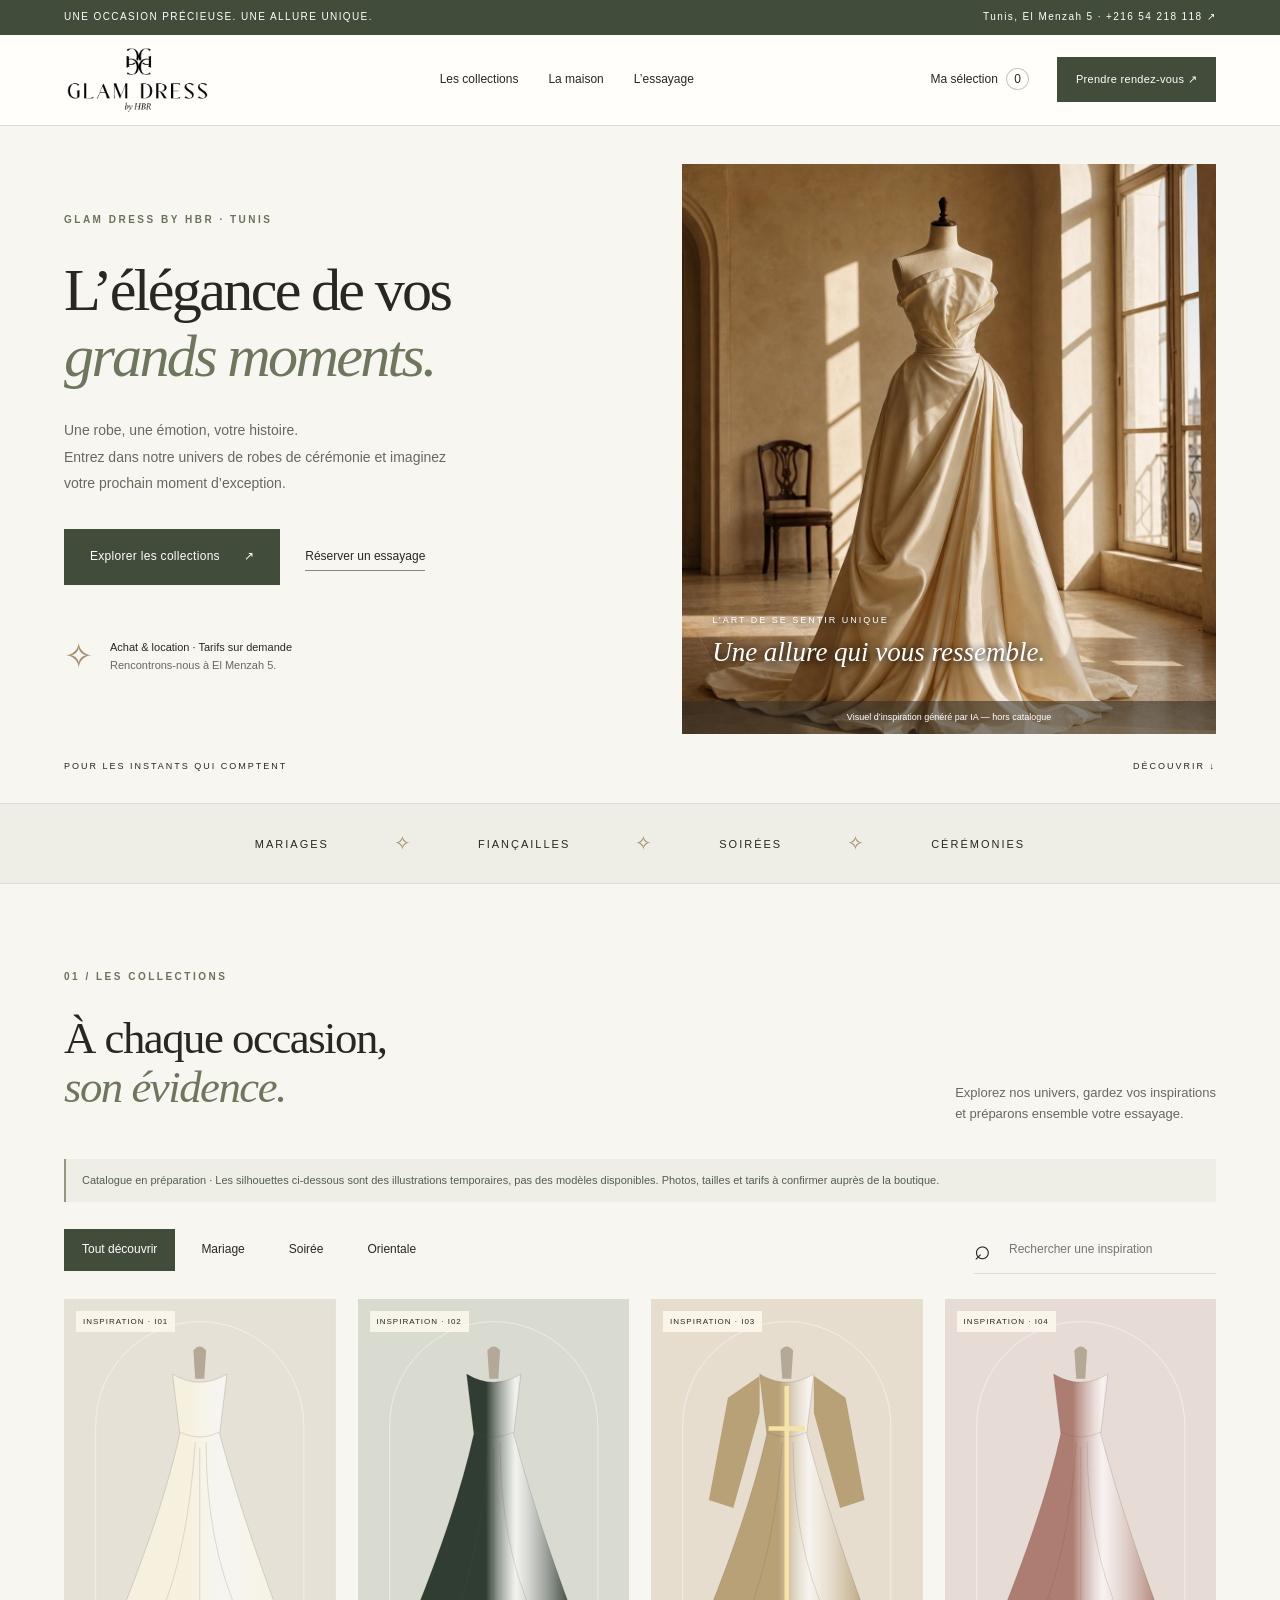
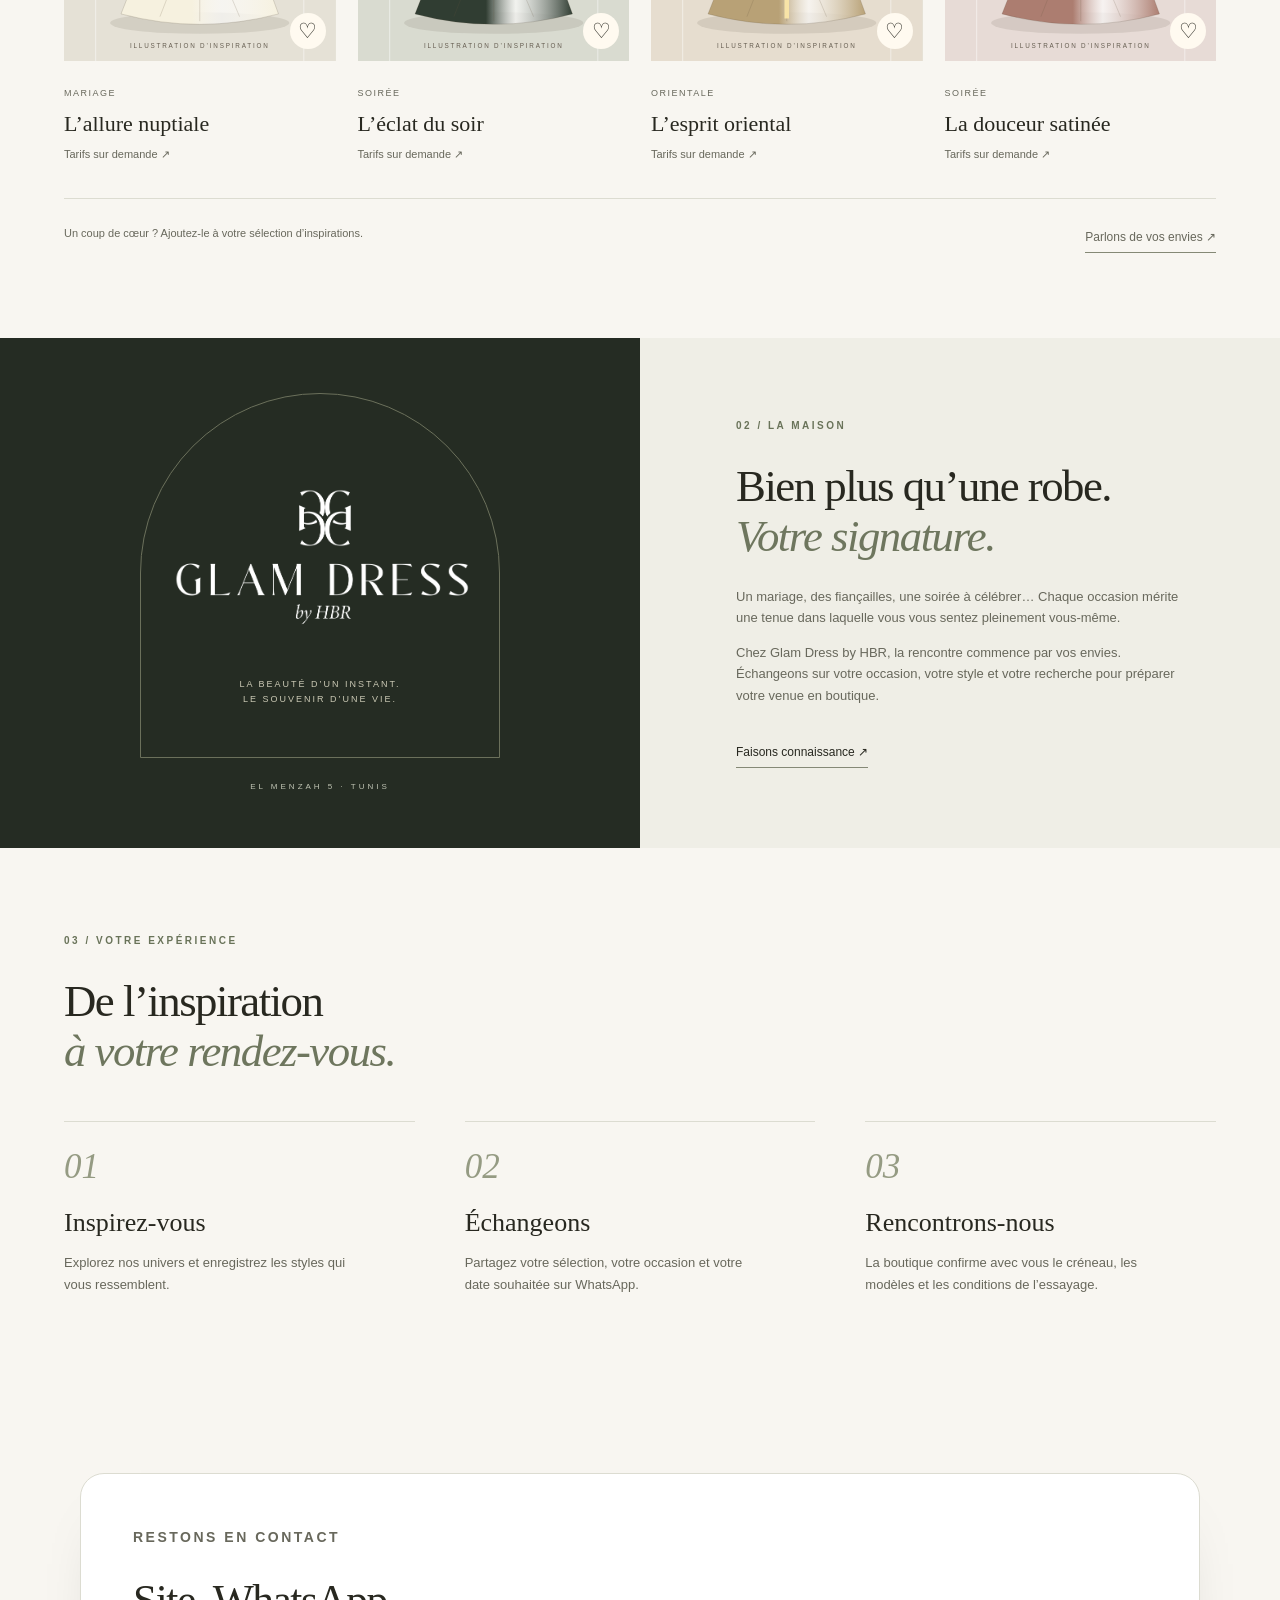
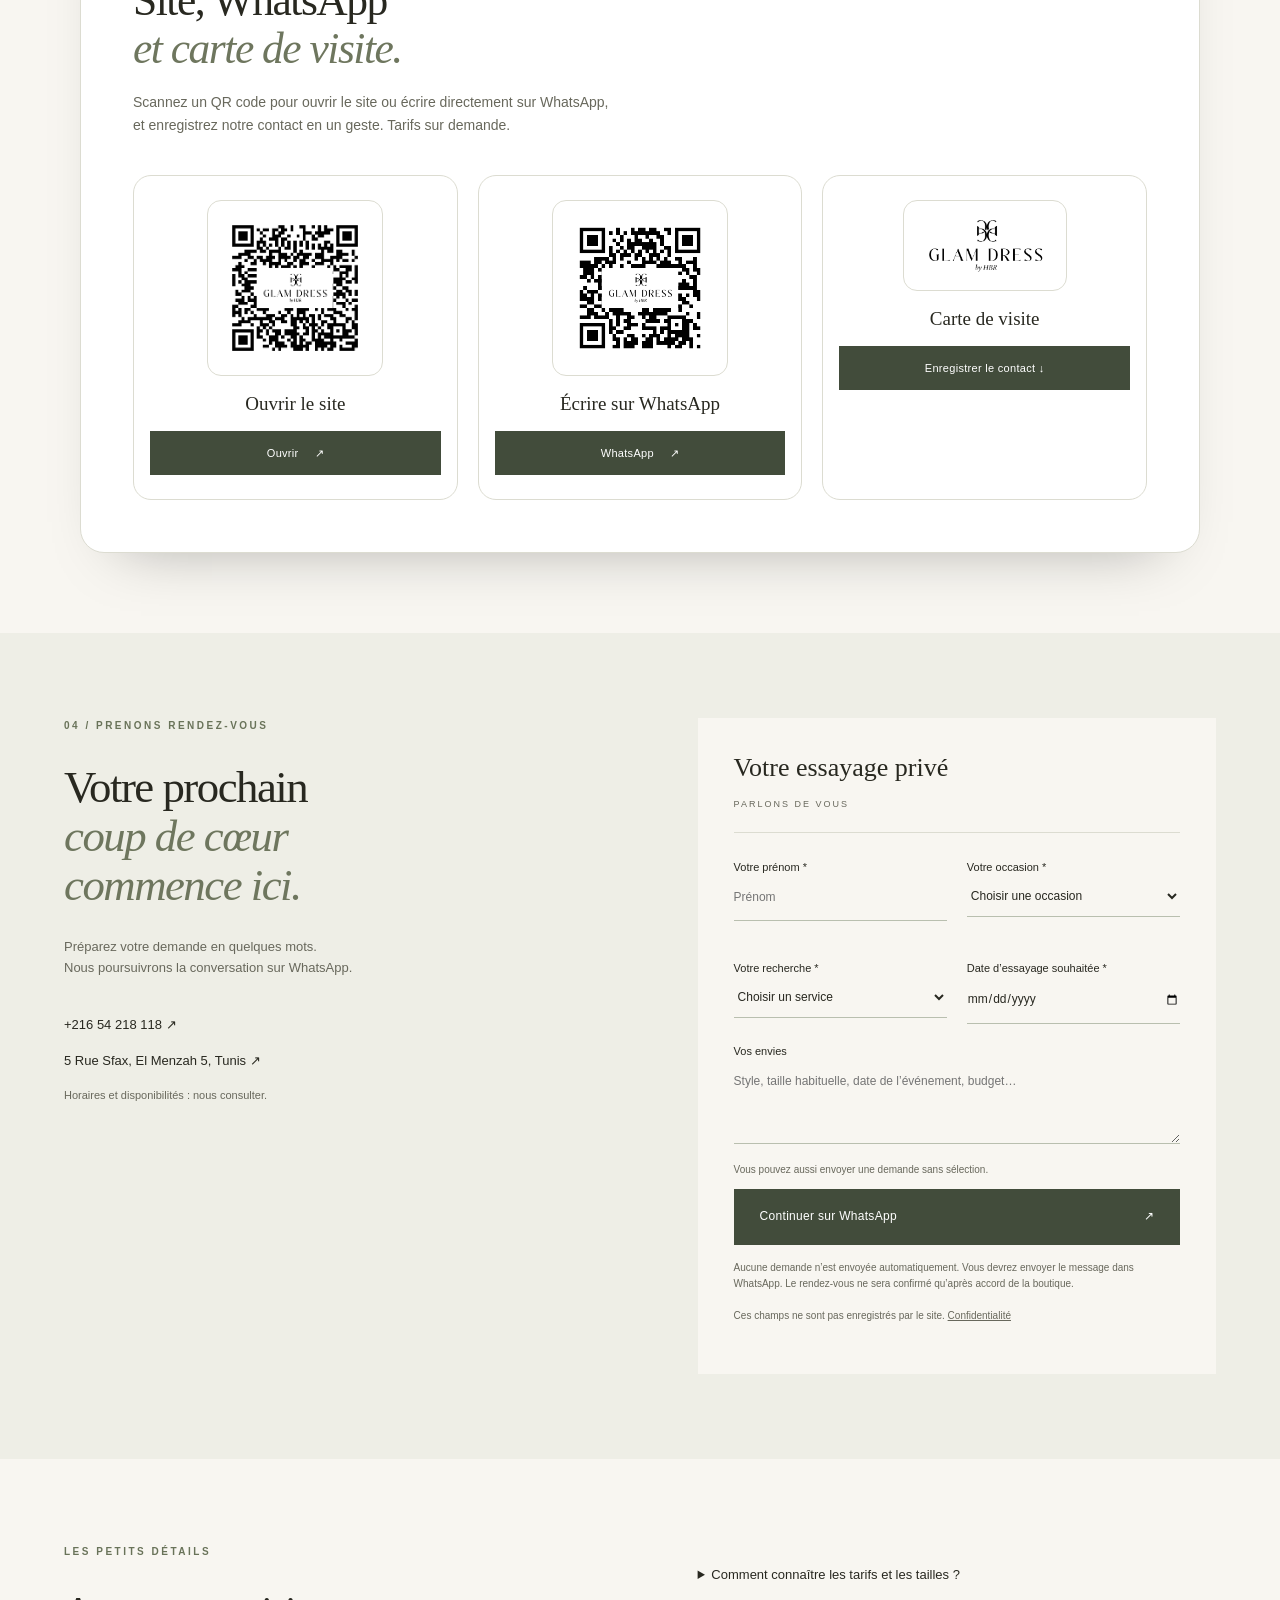
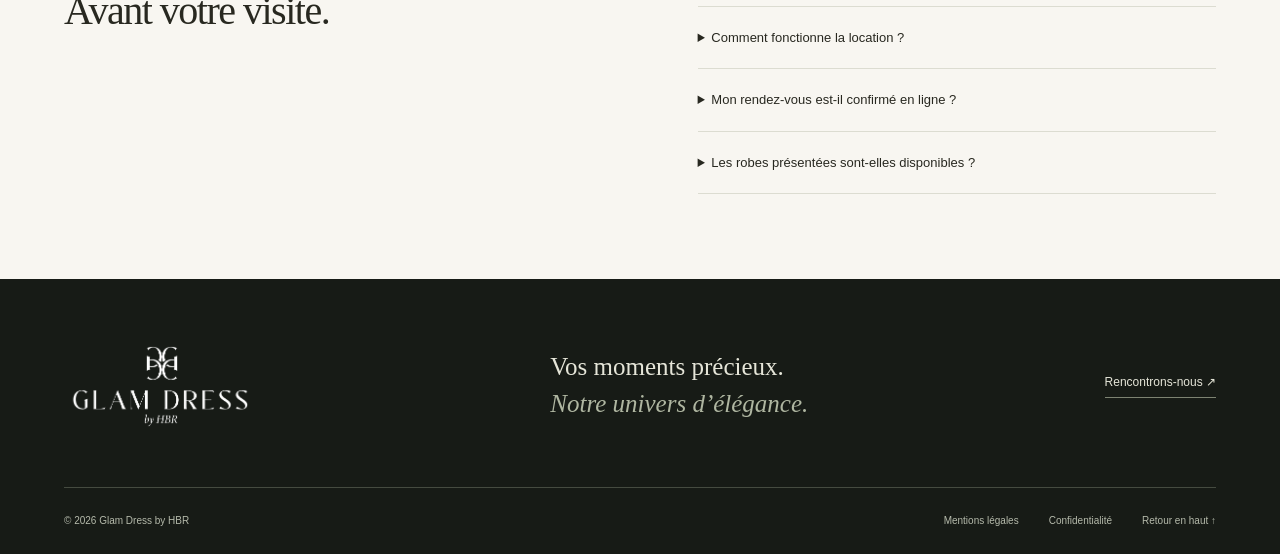
==== index.html @ bf292470 "Add files via upload" ====
<!doctype html>
<html lang="fr"><head><meta charset="utf-8"><meta name="viewport" content="width=device-width,initial-scale=1"><title>Glam Dress by HBR — Robes & essayages à El Menzah 5, Tunis</title><meta name="description" content="Découvrez l’univers Glam Dress by HBR à El Menzah 5, Tunis. Robes de cérémonie, achat et location : préparez votre sélection et demandez un essayage via WhatsApp."><meta property="og:title" content="Glam Dress by HBR — L’élégance de vos grands moments"><meta property="og:description" content="Préparez votre essayage à El Menzah 5, Tunis."><meta property="og:type" content="website"><meta property="og:image" content="https://aymenessouyah.github.io/GlamDressByHBR/assets/editorial.jpg"><meta name="theme-color" content="#f8f6f1"><link rel="stylesheet" href="style.css"><script type="application/ld+json">{"@context":"https://schema.org","@type":"ClothingStore","name":"Glam Dress by HBR","telephone":"+21654218118","address":{"@type":"PostalAddress","streetAddress":"5 Rue Sfax, El Menzah 5","addressLocality":"Tunis","addressCountry":"TN"}}</script><script src="app.js" defer></script></head>
<body><a class="skip" href="#main">Aller au contenu</a><div class="topbar"><span>UNE OCCASION PRÉCIEUSE. UNE ALLURE UNIQUE.</span><a href="tel:+21654218118">Tunis, El Menzah 5 · +216 54 218 118 ↗</a></div><header><a class="brand" href="#" aria-label="Glam Dress by HBR — accueil"><img src="assets/logo-dark.png" width="210" height="95" alt="Glam Dress by HBR"></a><nav id="nav" aria-label="Navigation principale"><a href="#collection">Les collections</a><a href="#maison">La maison</a><a href="#experience">L’essayage</a></nav><div class="nav-actions"><button class="selection-btn" id="openSelection">Ma sélection <span id="count">0</span></button><a class="button small" href="#contact">Prendre rendez-vous ↗</a><button id="menu" aria-label="Ouvrir le menu" aria-expanded="false" aria-controls="nav">☰</button></div></header>
<main id="main"><section class="hero"><div class="hero-copy"><p class="eyebrow">GLAM DRESS BY HBR · TUNIS</p><h1>L’élégance de vos<br><em>grands moments.</em></h1><p class="intro">Une robe, une émotion, votre histoire.<br>Entrez dans notre univers de robes de cérémonie et imaginez votre prochain moment d’exception.</p><div class="hero-actions"><a class="button" href="#collection">Explorer les collections <span>↗</span></a><a class="text-link" href="#contact">Réserver un essayage</a></div><div class="hero-note"><span class="star">✧</span><p>Achat & location · Tarifs sur demande<br><span>Rencontrons-nous à El Menzah 5.</span></p></div></div><div class="hero-image"><img src="assets/editorial.jpg" alt="Inspiration : robe ivoire sur un mannequin dans un atelier ensoleillé" width="1024" height="1280" fetchpriority="high"><div class="image-label"><span>L’ART DE SE SENTIR UNIQUE</span><i>Une allure qui vous ressemble.</i></div><small>Visuel d’inspiration généré par IA — hors catalogue</small></div><div class="hero-bottom"><span>POUR LES INSTANTS QUI COMPTENT</span><a href="#collection">DÉCOUVRIR ↓</a></div></section>
<div class="ribbon"><span>MARIAGES</span><b>✧</b><span>FIANÇAILLES</span><b>✧</b><span>SOIRÉES</span><b>✧</b><span>CÉRÉMONIES</span></div>
<section class="section" id="collection"><div class="section-heading"><div><p class="eyebrow">01 / LES COLLECTIONS</p><h2>À chaque occasion,<br><em>son évidence.</em></h2></div><p>Explorez nos univers, gardez vos inspirations<br>et préparons ensemble votre essayage.</p></div><div class="notice">Catalogue en préparation · Les silhouettes ci-dessous sont des illustrations temporaires, pas des modèles disponibles. Photos, tailles et tarifs à confirmer auprès de la boutique.</div><div class="catalog-tools"><div class="filters" role="group" aria-label="Filtrer les inspirations"><button class="active" data-filter="Tous" aria-pressed="true">Tout découvrir</button><button data-filter="Mariage" aria-pressed="false">Mariage</button><button data-filter="Soirée" aria-pressed="false">Soirée</button><button data-filter="Orientale" aria-pressed="false">Orientale</button></div><label class="search"><span aria-hidden="true">⌕</span><input id="search" type="search" placeholder="Rechercher une inspiration" aria-label="Rechercher une inspiration"></label></div><p class="sr-only" id="results" aria-live="polite"></p><div class="products" id="products"></div><p class="empty" id="noResults" hidden>Aucune inspiration trouvée. Essayez un autre mot ou une autre catégorie.</p><div class="catalog-foot"><span>Un coup de cœur ? Ajoutez-le à votre sélection d’inspirations.</span><a class="text-link" href="#contact">Parlons de vos envies ↗</a></div></section>
<section class="maison" id="maison"><div class="maison-art"><div class="arch"><img src="assets/logo-light.png" width="360" height="163" alt="Glam Dress by HBR, version claire"><span>LA BEAUTÉ D’UN INSTANT.<br>LE SOUVENIR D’UNE VIE.</span></div><small>EL MENZAH 5 · TUNIS</small></div><div class="maison-copy"><p class="eyebrow">02 / LA MAISON</p><h2>Bien plus qu’une robe.<br><em>Votre signature.</em></h2><p>Un mariage, des fiançailles, une soirée à célébrer… Chaque occasion mérite une tenue dans laquelle vous vous sentez pleinement vous-même.</p><p>Chez Glam Dress by HBR, la rencontre commence par vos envies. Échangeons sur votre occasion, votre style et votre recherche pour préparer votre venue en boutique.</p><a class="text-link" href="#contact">Faisons connaissance ↗</a></div></section>
<section class="section" id="experience"><p class="eyebrow">03 / VOTRE EXPÉRIENCE</p><h2>De l’inspiration<br><em>à votre rendez-vous.</em></h2><div class="steps"><article><span>01</span><h3>Inspirez-vous</h3><p>Explorez nos univers et enregistrez les styles qui vous ressemblent.</p></article><article><span>02</span><h3>Échangeons</h3><p>Partagez votre sélection, votre occasion et votre date souhaitée sur WhatsApp.</p></article><article><span>03</span><h3>Rencontrons-nous</h3><p>La boutique confirme avec vous le créneau, les modèles et les conditions de l’essayage.</p></article></div></section>
<section class="qr-panel" id="qr"><div class="qr-card"><div class="qr-head"><p class="eyebrow">RESTONS EN CONTACT</p><h2>Site, WhatsApp<br><em>et carte de visite.</em></h2><p>Scannez un QR code pour ouvrir le site ou écrire directement sur WhatsApp, et enregistrez notre contact en un geste. Tarifs sur demande.</p></div><div class="qr-grid"><article class="qr-tile"><div class="qr-tile-img"><img src="assets/qr-glamdress.png" width="150" height="150" loading="lazy" alt="QR code vers le site Glam Dress by HBR"></div><h3>Ouvrir le site</h3><a class="button small" href="https://aymenessouyah.github.io/GlamDressByHBR/">Ouvrir <span>↗</span></a></article><article class="qr-tile"><div class="qr-tile-img"><img src="assets/qr-whatsapp.png" width="150" height="150" loading="lazy" alt="QR code vers WhatsApp Glam Dress by HBR"></div><h3>Écrire sur WhatsApp</h3><a class="button small" href="https://wa.me/21654218118" target="_blank" rel="noopener">WhatsApp <span>↗</span></a></article><article class="qr-tile"><div class="qr-tile-logo"><img src="assets/logo-dark.png" alt="" aria-hidden="true"></div><h3>Carte de visite</h3><a class="button small" href="assets/contact.vcf" download="GlamDressByHBR.vcf">Enregistrer le contact ↓</a></article></div></div></section>
<section class="contact section" id="contact"><div><p class="eyebrow">04 / PRENONS RENDEZ-VOUS</p><h2>Votre prochain<br><em>coup de cœur<br>commence ici.</em></h2><p>Préparez votre demande en quelques mots.<br>Nous poursuivrons la conversation sur WhatsApp.</p><address><a href="tel:+21654218118">+216 54 218 118 ↗</a><a href="https://www.google.com/maps/search/?api=1&query=5+Rue+Sfax+El+Menzah+5+Tunis" target="_blank" rel="noopener">5 Rue Sfax, El Menzah 5, Tunis ↗</a><span>Horaires et disponibilités : nous consulter.</span></address></div><form id="booking"><div class="form-top"><h3>Votre essayage privé</h3><span>PARLONS DE VOUS</span></div><div class="form-grid"><label>Votre prénom *<input name="name" required maxlength="70" autocomplete="given-name" placeholder="Prénom"></label><label>Votre occasion *<select name="occasion" required><option value="">Choisir une occasion</option><option>Mariage</option><option>Fiançailles</option><option>Soirée / Gala</option><option>Autre cérémonie</option></select></label><label>Votre recherche *<select name="service" required><option value="">Choisir un service</option><option>Location</option><option>Achat</option><option>Besoin de conseils</option></select></label><label>Date d’essayage souhaitée *<input type="date" name="date" id="date" required></label></div><label>Vos envies<textarea name="message" rows="3" maxlength="1200" placeholder="Style, taille habituelle, date de l’événement, budget…"></textarea></label><p class="form-selection" id="formSelection">Votre sélection d’inspirations sera jointe à la demande.</p><button class="button" type="submit">Continuer sur WhatsApp <span>↗</span></button><p class="fine">Aucune demande n’est envoyée automatiquement. Vous devrez envoyer le message dans WhatsApp. Le rendez-vous ne sera confirmé qu’après accord de la boutique.</p><p class="fine">Ces champs ne sont pas enregistrés par le site. <a href="confidentialite.html">Confidentialité</a></p><p id="formStatus" role="status"></p></form></section>
<section class="section faq"><div><p class="eyebrow">LES PETITS DÉTAILS</p><h2>Avant votre visite.</h2></div><div><details><summary>Comment connaître les tarifs et les tailles ?</summary><p>Les tarifs sont sur demande. Contactez la boutique pour connaître les modèles réels, les tailles, les prix en dinars tunisiens et les disponibilités.</p></details><details><summary>Comment fonctionne la location ?</summary><p>La durée, le tarif, la caution éventuelle, le nettoyage et les modalités de retour sont à confirmer avec la boutique avant tout engagement. Aucune location n’est conclue sur ce site.</p></details><details><summary>Mon rendez-vous est-il confirmé en ligne ?</summary><p>Non. Le site prépare un message WhatsApp. Envoyez-le, puis attendez la confirmation de la boutique pour votre créneau.</p></details><details><summary>Les robes présentées sont-elles disponibles ?</summary><p>Cette version présente des inspirations illustrées. Elles ne constituent pas un inventaire. Demandez à la boutique les photos et disponibilités des modèles réels.</p></details></div></section></main>
<footer><div class="footer-main"><img src="assets/logo-light.png" alt="Glam Dress by HBR" width="250" height="113"><p>Vos moments précieux.<br><i>Notre univers d’élégance.</i></p><a href="#contact">Rencontrons-nous ↗</a></div><div class="footer-bottom"><span>© <span id="year"></span> Glam Dress by HBR</span><div><a href="mentions-legales.html">Mentions légales</a><a href="confidentialite.html">Confidentialité</a><a href="#">Retour en haut ↑</a></div></div></footer>
<dialog id="selection"><div class="dialog-heading"><div><p class="eyebrow">VOS INSPIRATIONS</p><h2>Ma sélection</h2></div><button class="close" aria-label="Fermer la sélection" data-close>×</button></div><p>Une liste d’envies pour guider votre échange, sans réservation ni engagement.</p><div id="selectedItems"></div><button class="button" id="selectionContact">Préparer mon essayage ↗</button><button class="text-link" id="clear">Vider ma sélection</button></dialog><dialog id="product"><button class="close" data-close aria-label="Fermer la fiche">×</button><div id="productContent"></div></dialog><div class="toast" id="toast" role="status"></div></body></html>
---- style.css ----
:root{--paper:#f8f6f1;--ink:#282820;--muted:#68685c;--olive:#424c3b;--line:#dcdcd1;--gold:#a38e67}*{box-sizing:border-box}html{scroll-behavior:smooth;scroll-padding-top:105px}body{margin:0;background:var(--paper);color:var(--ink);font:14px/1.65 Arial,Helvetica,sans-serif}button,input,select,textarea{font:inherit}button,a,input,select,textarea{ -webkit-tap-highlight-color:transparent}a{color:inherit;text-decoration:none}button{cursor:pointer}button:disabled{cursor:default}button{color:inherit}button:focus-visible,a:focus-visible,input:focus-visible,select:focus-visible,textarea:focus-visible,summary:focus-visible{outline:3px solid #8b703e;outline-offset:5px}h1,h2,h3,p{margin-top:0}h1,h2,h3{font-family:Georgia,'Times New Roman',serif;font-weight:400;line-height:1.1}h1{font-size:clamp(42px,4.7vw,75px);letter-spacing:-2.7px;margin-bottom:28px}h2{font-size:clamp(34px,3.5vw,54px);letter-spacing:-1.5px;margin-bottom:25px}h3{font-size:26px}em{font-weight:400;color:#6e765e}img{display:block;max-width:100%;object-fit:contain}.topbar{background:var(--olive);color:#fff;padding:9px 5%;display:flex;justify-content:space-between;font-size:10px;letter-spacing:1.4px}header{padding:12px 5%;display:flex;align-items:center;justify-content:space-between;background:#fffefbf5;border-bottom:1px solid var(--line);position:sticky;top:0;z-index:10;gap:22px}.brand img{width:145px;height:66px;mix-blend-mode:multiply}nav,.nav-actions{display:flex;align-items:center;gap:30px}nav a{font-size:12px}nav a:hover,.text-link:hover{color:#737b62}.nav-actions{gap:22px}.selection-btn{border:0;background:transparent;font-size:12px}.selection-btn span{border:1px solid #c8c9bc;border-radius:50%;padding:3px 7px;margin-left:5px}.button{border:1px solid var(--olive);display:inline-flex;justify-content:space-between;align-items:center;gap:24px;padding:17px 25px;background:var(--olive);color:white;font-size:12px;letter-spacing:.3px;transition:background .2s}.button:hover{background:#2b3426}.button.small{padding:12px 18px;font-size:11px}#menu{display:none}.hero{padding:38px 5% 0;display:grid;grid-template-columns:1.05fr 1fr;column-gap:5%;max-width:1600px;margin:auto}.hero-copy{align-self:center;padding:40px 0}.eyebrow{font-size:10px;font-weight:600;letter-spacing:2.5px;color:#697359;margin-bottom:28px}.intro{color:var(--muted);max-width:410px;line-height:1.9}.hero-actions{display:flex;align-items:center;gap:25px;margin:32px 0 42px}.text-link{font-size:12px;border:0;border-bottom:1px solid #858976;padding:4px 0;background:none}.hero-note{display:flex;align-items:center;gap:17px;font-size:11px}.hero-note p{margin:0}.hero-note p span{color:var(--muted)}.star{font-size:35px;color:var(--gold)}.hero-image{position:relative;min-height:570px;overflow:hidden}.hero-image>img{position:absolute;width:100%;height:100%;object-fit:cover}.image-label{position:absolute;bottom:65px;left:30px;color:#fff;text-shadow:0 1px 8px #000}.image-label span{display:block;font-size:9px;letter-spacing:2px;margin-bottom:10px}.image-label i{font:italic 27px Georgia}.hero-image>small{position:absolute;bottom:0;left:0;right:0;background:#302d258f;color:white;padding:9px;text-align:center;font-size:9px}.hero-bottom{grid-column:1/-1;display:flex;justify-content:space-between;letter-spacing:2px;font-size:9px;padding:25px 0 30px}.ribbon{display:flex;justify-content:center;align-items:center;gap:65px;padding:23px;background:#eeeee6;border-block:1px solid var(--line);font-size:11px;letter-spacing:2px}.ribbon b{font-size:20px;color:var(--gold);font-weight:400}.section{padding:85px 5%;max-width:1600px;margin:auto}.section-heading{display:flex;justify-content:space-between;align-items:end;margin-bottom:22px}.section-heading>p{color:var(--muted);font-size:13px}.notice{padding:12px 16px;background:#eeeee7;border-left:2px solid #91987e;font-size:11px;color:#555d4d;margin:20px 0}.catalog-tools{display:flex;justify-content:space-between;align-items:center;margin:25px 0}.filters{display:flex;gap:8px;flex-wrap:wrap}.filters button{background:transparent;border:1px solid transparent;padding:10px 17px;font-size:12px}.filters button.active{background:var(--olive);color:white}.search{display:flex;align-items:center;border-bottom:1px solid var(--line);gap:10px}.search span{font-size:28px}.search input{border:0;background:none;padding:8px;width:215px;font-size:12px}.products{display:grid;grid-template-columns:repeat(4,1fr);gap:22px}.product-art{position:relative;overflow:hidden;aspect-ratio:3/4;background:#e7e5db}.product-art svg{width:100%;height:100%;transition:transform .6s}.product-art:hover svg{transform:scale(1.04)}.art-open{border:0;background:none;padding:0;display:block;width:100%;height:100%}.badge{position:absolute;left:12px;top:12px;padding:4px 7px;background:#fffaf0cc;font-size:8px;letter-spacing:1px;pointer-events:none}.save{position:absolute;right:10px;bottom:12px;border:0;background:#fffaf0;width:36px;height:36px;border-radius:50%;font-size:21px}.save[aria-pressed=true]{background:var(--olive);color:white}.product-meta{padding:19px 0}.product-meta>span{font-size:9px;letter-spacing:1.5px;color:var(--muted)}.product-meta h3{font-size:22px;margin:9px 0}.product-meta p{font-size:11px;color:var(--muted);margin:0}.product-meta button{background:none;border:0;padding:0;text-align:left}.catalog-foot{border-top:1px solid var(--line);padding-top:25px;margin-top:16px;display:flex;justify-content:space-between;font-size:11px;color:var(--muted)}.maison{display:grid;grid-template-columns:1fr 1fr;background:#efeee6}.maison-art{background:#252c23;padding:55px 15%;text-align:center;display:flex;align-items:center;justify-content:center;flex-direction:column;gap:22px}.arch{border:1px solid #6b705b;border-radius:200px 200px 0 0;padding:80px 20px 50px;width:100%;max-width:360px}.arch img{mix-blend-mode:screen;margin:auto}.arch span{display:block;color:#cac8b4;font-size:9px;letter-spacing:2px;margin-top:40px}.maison-art>small{font-size:8px;letter-spacing:3px;color:#c0c4b4}.maison-copy{align-self:center;padding:75px 15%}.maison-copy p:not(.eyebrow){color:var(--muted);font-size:13px}.maison-copy .text-link{display:inline-block;margin-top:20px}.steps{display:grid;grid-template-columns:repeat(3,1fr);gap:50px;margin-top:45px}.steps article{border-top:1px solid var(--line);padding-top:25px}.steps article>span{font:italic 35px Georgia;color:#959b83}.steps h3{margin:22px 0 15px}.steps p{color:var(--muted);font-size:13px;max-width:300px}.contact{max-width:none;background:#eeeee6;display:grid;grid-template-columns:1fr 1fr;gap:10%}.contact>div>p:not(.eyebrow){color:var(--muted);font-size:13px}address{display:grid;font-style:normal;gap:15px;margin-top:35px;font-size:13px}address span{font-size:11px;color:var(--muted)}form{background:var(--paper);padding:36px}.form-top{border-bottom:1px solid var(--line);margin-bottom:25px;padding-bottom:18px}.form-top h3{margin-bottom:8px}.form-top span{font-size:9px;letter-spacing:2px;color:var(--muted)}.form-grid{display:grid;grid-template-columns:1fr 1fr;gap:20px}form label{display:block;font-size:11px;margin-bottom:18px}form input,form select,form textarea{display:block;width:100%;border:0;border-bottom:1px solid #b9bfaf;background:transparent;border-radius:0;padding:12px 0;font-size:12px;color:var(--ink)}form textarea{resize:vertical}.form-selection{font-size:10px;color:var(--muted)}form .button{width:100%}.fine{font-size:10px;color:var(--muted);margin-top:15px;margin-bottom:0}.fine a{text-decoration:underline}.faq{display:grid;grid-template-columns:1fr 1fr;gap:10%}.faq h2{font-size:40px}details{border-bottom:1px solid var(--line);padding:20px 0}summary{cursor:pointer;font-size:13px}details p{font-size:12px;color:var(--muted);margin:15px 0 0}footer{background:#171b16;color:#e5e5d8;padding:50px 5% 25px}.footer-main{display:flex;align-items:center;justify-content:space-between;padding-bottom:45px}.footer-main img{width:190px;mix-blend-mode:screen}.footer-main p{font:25px/1.5 Georgia;margin:0}.footer-main i{color:#afb6a1}.footer-main>a{border-bottom:1px solid #7d8372;padding-bottom:5px;font-size:12px}.footer-bottom{display:flex;justify-content:space-between;border-top:1px solid #454b40;padding-top:25px;font-size:10px;color:#b5baab}.footer-bottom div{display:flex;gap:30px}dialog{border:1px solid var(--line);background:var(--paper);color:var(--ink);padding:35px;width:min(580px,94vw);max-height:88vh}dialog::backdrop{background:#131a13a6;backdrop-filter:blur(4px)}body:has(dialog[open]){overflow:hidden}.dialog-heading{display:flex;justify-content:space-between}.dialog-heading .eyebrow{margin-bottom:10px}dialog>p{font-size:12px;color:var(--muted)}.close{border:1px solid var(--line);background:none;font-size:25px;min-width:40px;height:40px;float:right}.selected-item{padding:17px 0;border-bottom:1px solid var(--line);display:flex;justify-content:space-between;gap:15px}.selected-item h3{font-size:21px;margin-bottom:5px}.selected-item p{font-size:11px;margin:0}.selected-item button{border:0;background:none;text-decoration:underline;font-size:11px}#selectedItems{margin:20px 0}#selectionContact{width:100%;margin-bottom:15px}#productContent .product-art{width:180px;margin:0 auto 25px}#productContent label{display:block;font-size:12px;margin:20px 0}#productContent select{padding:10px;width:100%;margin-top:10px;border:1px solid var(--line);background:none}#productContent p{font-size:12px;color:var(--muted)}.toast{position:fixed;bottom:22px;left:50%;transform:translateX(-50%);background:var(--olive);color:white;padding:12px 24px;z-index:40;font-size:12px;opacity:0;pointer-events:none;transition:opacity .2s}.toast.show{opacity:1}.skip{position:fixed;top:-100px;background:white;padding:15px;z-index:100}.skip:focus{top:0}.sr-only{position:absolute;width:1px;height:1px;overflow:hidden;clip-path:inset(50%)}.legal{max-width:800px;margin:60px auto;padding:0 25px}.legal h1{font-size:45px}.legal h2{font-size:27px;margin-top:30px}.legal a{text-decoration:underline}[hidden]{display:none!important}@media(min-width:1500px){.contact{padding-inline:max(5%,calc((100vw - 1440px)/2))}}@media(max-width:1050px){nav{gap:15px}.nav-actions{gap:10px}.nav-actions .small{display:none}.hero-image{min-height:500px}.hero-actions{align-items:flex-start;flex-direction:column;gap:15px}.products{gap:15px}.ribbon{gap:35px}.maison-copy{padding:50px 10%}}@media(max-width:720px){.topbar{justify-content:center;font-size:9px}.topbar>span{display:none}header{padding:8px 5%;gap:12px}.brand img{width:110px;height:53px}.nav-actions{gap:15px}#menu{display:block;border:0;background:none;font-size:24px;min-width:40px;min-height:40px}nav{display:none;position:absolute;top:100%;left:0;right:0;padding:25px;background:var(--paper);border-bottom:1px solid var(--line)}nav.open{display:flex;flex-direction:column;align-items:stretch}nav a{padding:10px}.hero{grid-template-columns:1fr;padding-top:0;gap:0}.hero-copy{padding:40px 0 25px}h1{font-size:49px;letter-spacing:-2px}.eyebrow{font-size:9px;margin-bottom:22px}.hero-actions{flex-direction:row;align-items:center;gap:20px;margin:25px 0}.hero-actions .button{padding:15px}.hero-note{margin-top:25px}.hero-image{min-height:440px}.hero-bottom{font-size:7px;letter-spacing:1px}.ribbon{gap:15px;font-size:8px;letter-spacing:1px;padding:18px 5%}.ribbon b{font-size:14px}.section{padding:55px 5%}.section-heading{display:block}.section-heading>p{margin-top:20px}.catalog-tools{display:block}.search{margin-top:15px}.search input{width:100%}.filters{gap:0;justify-content:space-between}.filters button{padding:9px 11px;font-size:11px}.products{grid-template-columns:1fr 1fr;gap:12px}.product-meta h3{font-size:21px}.badge{font-size:6px;left:7px;top:7px}.catalog-foot{display:block}.catalog-foot>a{display:inline-block;margin-top:15px}.maison{grid-template-columns:1fr}.maison-art{padding:40px 20%}.arch{padding:50px 20px 35px}.maison-copy{padding:45px 7%}.steps{grid-template-columns:1fr;gap:20px;margin-top:20px}.steps article{position:relative;padding-left:55px}.steps article>span{position:absolute;left:0;top:28px}.steps h3{margin-top:8px}.steps p{max-width:none}.contact,.faq{grid-template-columns:1fr;gap:35px}form{padding:25px 20px}.form-grid{gap:12px}.footer-main{flex-wrap:wrap;gap:30px}.footer-main img{width:150px}.footer-main p{font-size:19px}.footer-bottom{flex-direction:column;gap:20px}.footer-bottom div{flex-wrap:wrap;gap:18px}.faq h2{margin-bottom:0}dialog{padding:25px}.image-label i{font-size:24px}}@media(prefers-reduced-motion:reduce){html{scroll-behavior:auto}*,*::before,*::after{transition:none!important;animation:none!important}}@media(max-width:370px){.ribbon{gap:9px;font-size:7px;letter-spacing:.5px}.hero-actions{flex-wrap:wrap}.selection-btn{font-size:10px}.nav-actions{gap:5px}h1{font-size:43px}.filters button{font-size:10px;padding:9px}.form-grid{grid-template-columns:1fr}}

.qr-panel{padding:80px 5%;max-width:1600px;margin:auto}
.qr-card{max-width:1120px;margin:auto;background:#fff;border:1px solid var(--line);border-radius:24px;padding:52px;box-shadow:0 30px 60px -40px rgba(0,0,0,.35)}
.qr-head{max-width:62ch;margin-bottom:38px}
.qr-head h2{font-size:clamp(30px,3.4vw,46px);margin:14px 0 18px}
.qr-head p{color:var(--muted);font-size:14px}
.qr-grid{display:grid;grid-template-columns:repeat(3,1fr);gap:20px}
.qr-tile{text-align:center;border:1px solid var(--line);border-radius:18px;padding:24px 16px;background:#fff}
.qr-tile-img,.qr-tile-logo{background:#fff;border:1px solid var(--line);border-radius:14px;padding:12px;width:fit-content;margin:0 auto 18px;line-height:0;display:flex;align-items:center;justify-content:center}
.qr-tile-img img{width:150px;height:150px;max-width:none}
.qr-tile-logo{padding:18px 22px}
.qr-tile-logo img{width:118px;height:auto;max-width:130px}
.qr-tile h3{font-size:19px;margin-bottom:16px}
.qr-tile .button{width:100%;justify-content:center;gap:16px}
@media(max-width:900px){.qr-panel{padding:55px 5%}.qr-grid{grid-template-columns:1fr;gap:16px}.qr-card{padding:34px 22px}.qr-head{text-align:center;margin-bottom:26px}.qr-head p{margin:0 auto}}
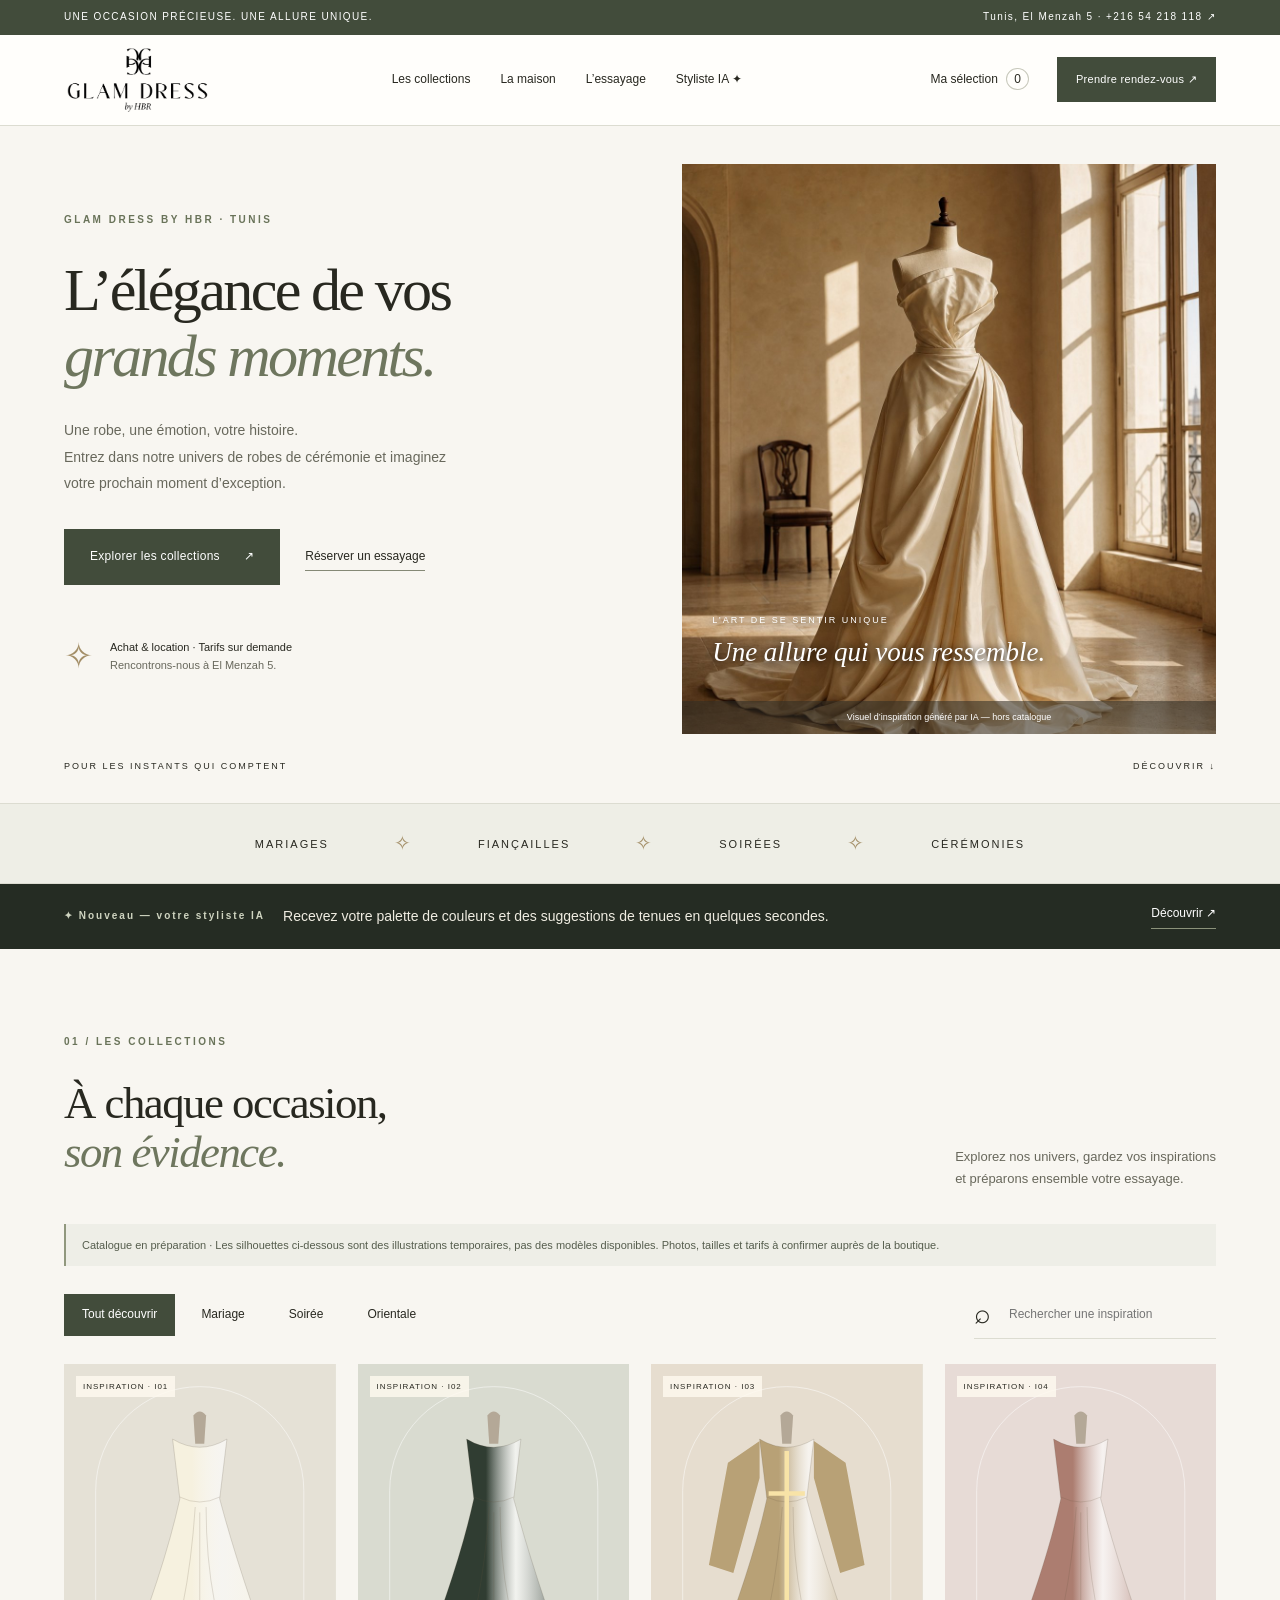
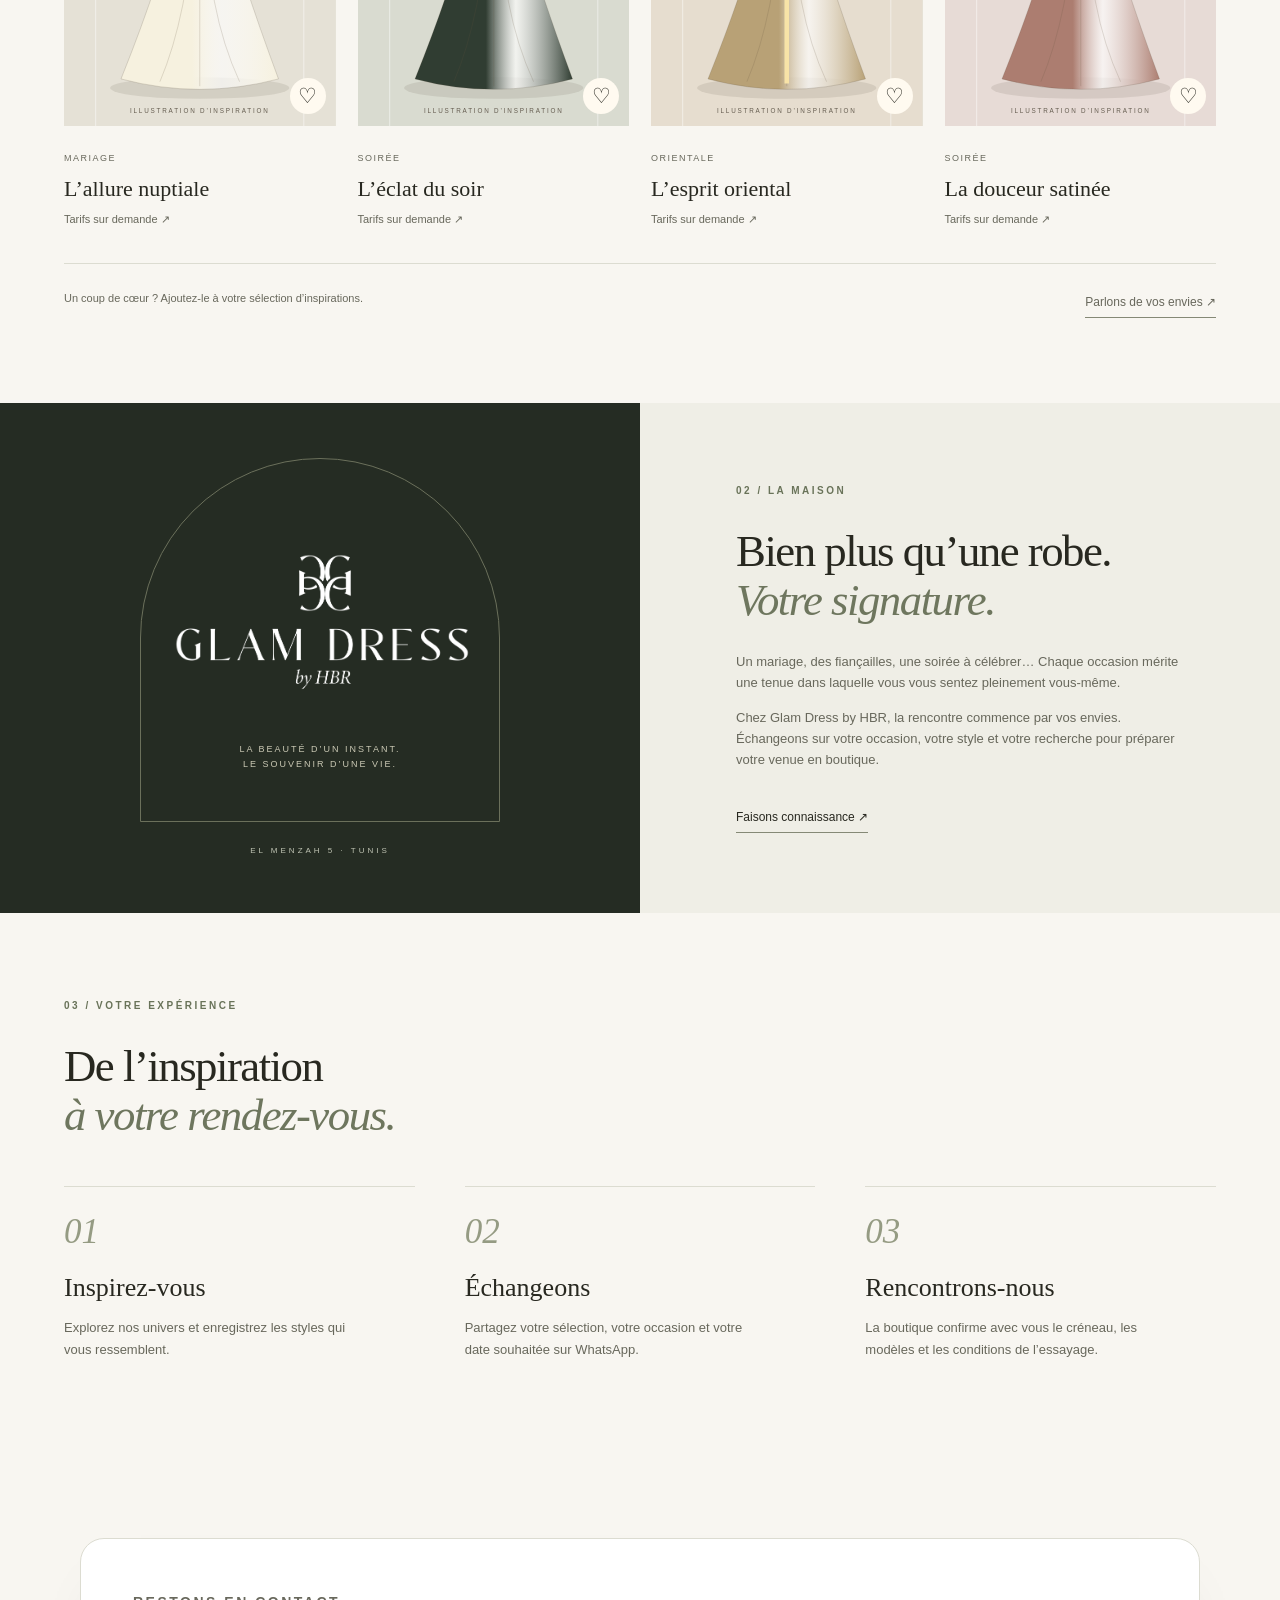
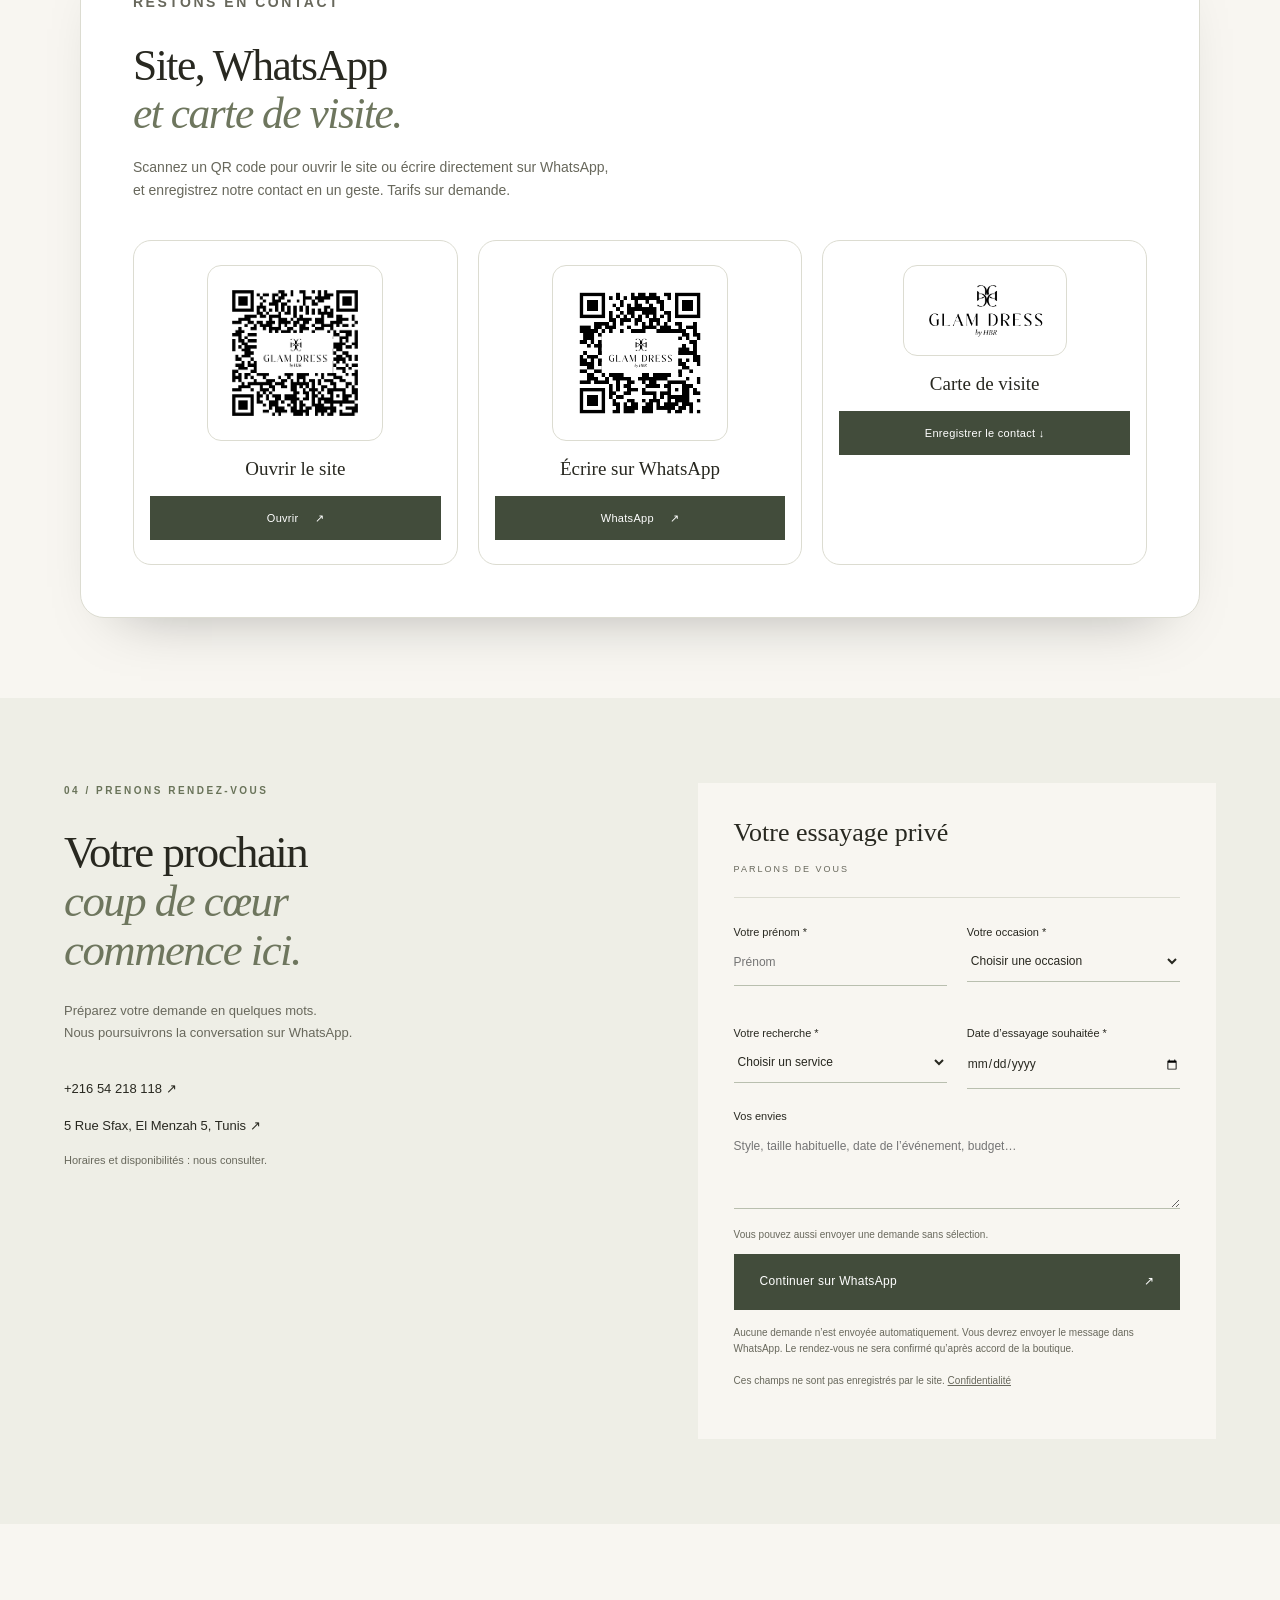
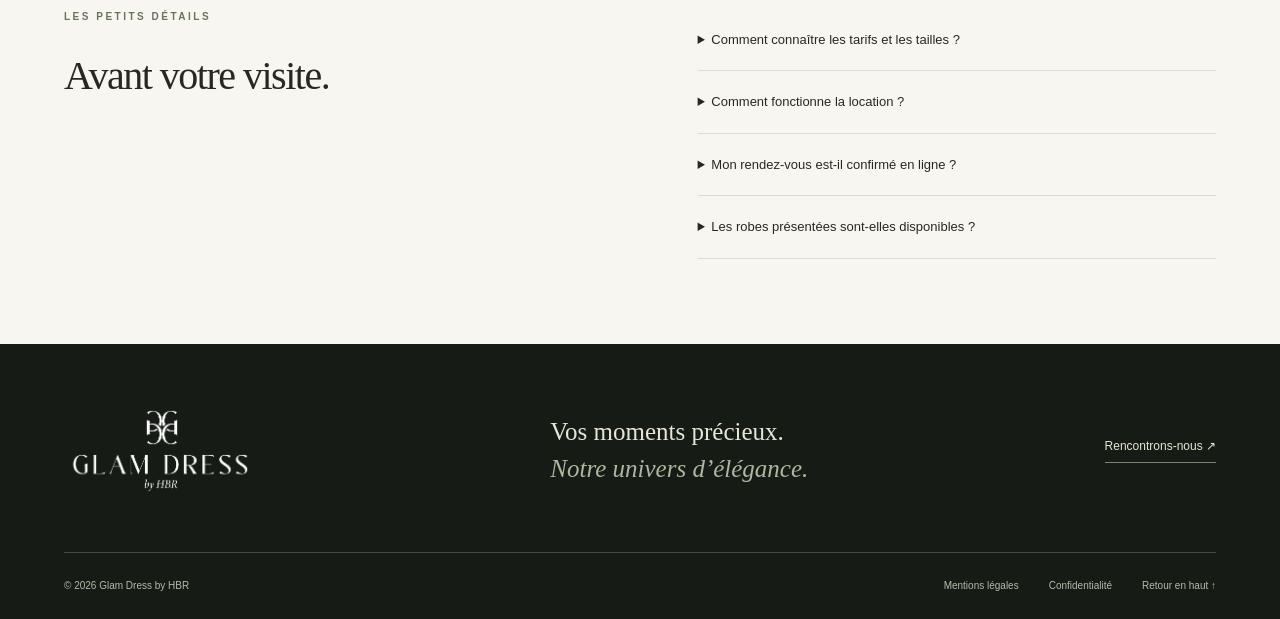
==== commit 43af5430: "Ajout page Styliste (analyse locale sans clé), QR WhatsApp, carte de visite, encart contact" ====
--- a/index.html
+++ b/index.html
@@ -1,8 +1,9 @@
 <!doctype html>
 <html lang="fr"><head><meta charset="utf-8"><meta name="viewport" content="width=device-width,initial-scale=1"><title>Glam Dress by HBR — Robes & essayages à El Menzah 5, Tunis</title><meta name="description" content="Découvrez l’univers Glam Dress by HBR à El Menzah 5, Tunis. Robes de cérémonie, achat et location : préparez votre sélection et demandez un essayage via WhatsApp."><meta property="og:title" content="Glam Dress by HBR — L’élégance de vos grands moments"><meta property="og:description" content="Préparez votre essayage à El Menzah 5, Tunis."><meta property="og:type" content="website"><meta property="og:image" content="https://aymenessouyah.github.io/GlamDressByHBR/assets/editorial.jpg"><meta name="theme-color" content="#f8f6f1"><link rel="stylesheet" href="style.css"><script type="application/ld+json">{"@context":"https://schema.org","@type":"ClothingStore","name":"Glam Dress by HBR","telephone":"+21654218118","address":{"@type":"PostalAddress","streetAddress":"5 Rue Sfax, El Menzah 5","addressLocality":"Tunis","addressCountry":"TN"}}</script><script src="app.js" defer></script></head>
-<body><a class="skip" href="#main">Aller au contenu</a><div class="topbar"><span>UNE OCCASION PRÉCIEUSE. UNE ALLURE UNIQUE.</span><a href="tel:+21654218118">Tunis, El Menzah 5 · +216 54 218 118 ↗</a></div><header><a class="brand" href="#" aria-label="Glam Dress by HBR — accueil"><img src="assets/logo-dark.png" width="210" height="95" alt="Glam Dress by HBR"></a><nav id="nav" aria-label="Navigation principale"><a href="#collection">Les collections</a><a href="#maison">La maison</a><a href="#experience">L’essayage</a></nav><div class="nav-actions"><button class="selection-btn" id="openSelection">Ma sélection <span id="count">0</span></button><a class="button small" href="#contact">Prendre rendez-vous ↗</a><button id="menu" aria-label="Ouvrir le menu" aria-expanded="false" aria-controls="nav">☰</button></div></header>
+<body><a class="skip" href="#main">Aller au contenu</a><div class="topbar"><span>UNE OCCASION PRÉCIEUSE. UNE ALLURE UNIQUE.</span><a href="tel:+21654218118">Tunis, El Menzah 5 · +216 54 218 118 ↗</a></div><header><a class="brand" href="#" aria-label="Glam Dress by HBR — accueil"><img src="assets/logo-dark.png" width="210" height="95" alt="Glam Dress by HBR"></a><nav id="nav" aria-label="Navigation principale"><a href="#collection">Les collections</a><a href="#maison">La maison</a><a href="#experience">L’essayage</a><a href="styliste-ia.html">Styliste IA ✦</a></nav><div class="nav-actions"><button class="selection-btn" id="openSelection">Ma sélection <span id="count">0</span></button><a class="button small" href="#contact">Prendre rendez-vous ↗</a><button id="menu" aria-label="Ouvrir le menu" aria-expanded="false" aria-controls="nav">☰</button></div></header>
 <main id="main"><section class="hero"><div class="hero-copy"><p class="eyebrow">GLAM DRESS BY HBR · TUNIS</p><h1>L’élégance de vos<br><em>grands moments.</em></h1><p class="intro">Une robe, une émotion, votre histoire.<br>Entrez dans notre univers de robes de cérémonie et imaginez votre prochain moment d’exception.</p><div class="hero-actions"><a class="button" href="#collection">Explorer les collections <span>↗</span></a><a class="text-link" href="#contact">Réserver un essayage</a></div><div class="hero-note"><span class="star">✧</span><p>Achat & location · Tarifs sur demande<br><span>Rencontrons-nous à El Menzah 5.</span></p></div></div><div class="hero-image"><img src="assets/editorial.jpg" alt="Inspiration : robe ivoire sur un mannequin dans un atelier ensoleillé" width="1024" height="1280" fetchpriority="high"><div class="image-label"><span>L’ART DE SE SENTIR UNIQUE</span><i>Une allure qui vous ressemble.</i></div><small>Visuel d’inspiration généré par IA — hors catalogue</small></div><div class="hero-bottom"><span>POUR LES INSTANTS QUI COMPTENT</span><a href="#collection">DÉCOUVRIR ↓</a></div></section>
 <div class="ribbon"><span>MARIAGES</span><b>✧</b><span>FIANÇAILLES</span><b>✧</b><span>SOIRÉES</span><b>✧</b><span>CÉRÉMONIES</span></div>
+<a class="sty-teaser" href="styliste-ia.html"><span>✦ Nouveau — votre styliste IA</span> Recevez votre palette de couleurs et des suggestions de tenues en quelques secondes. <b>Découvrir ↗</b></a>
 <section class="section" id="collection"><div class="section-heading"><div><p class="eyebrow">01 / LES COLLECTIONS</p><h2>À chaque occasion,<br><em>son évidence.</em></h2></div><p>Explorez nos univers, gardez vos inspirations<br>et préparons ensemble votre essayage.</p></div><div class="notice">Catalogue en préparation · Les silhouettes ci-dessous sont des illustrations temporaires, pas des modèles disponibles. Photos, tailles et tarifs à confirmer auprès de la boutique.</div><div class="catalog-tools"><div class="filters" role="group" aria-label="Filtrer les inspirations"><button class="active" data-filter="Tous" aria-pressed="true">Tout découvrir</button><button data-filter="Mariage" aria-pressed="false">Mariage</button><button data-filter="Soirée" aria-pressed="false">Soirée</button><button data-filter="Orientale" aria-pressed="false">Orientale</button></div><label class="search"><span aria-hidden="true">⌕</span><input id="search" type="search" placeholder="Rechercher une inspiration" aria-label="Rechercher une inspiration"></label></div><p class="sr-only" id="results" aria-live="polite"></p><div class="products" id="products"></div><p class="empty" id="noResults" hidden>Aucune inspiration trouvée. Essayez un autre mot ou une autre catégorie.</p><div class="catalog-foot"><span>Un coup de cœur ? Ajoutez-le à votre sélection d’inspirations.</span><a class="text-link" href="#contact">Parlons de vos envies ↗</a></div></section>
 <section class="maison" id="maison"><div class="maison-art"><div class="arch"><img src="assets/logo-light.png" width="360" height="163" alt="Glam Dress by HBR, version claire"><span>LA BEAUTÉ D’UN INSTANT.<br>LE SOUVENIR D’UNE VIE.</span></div><small>EL MENZAH 5 · TUNIS</small></div><div class="maison-copy"><p class="eyebrow">02 / LA MAISON</p><h2>Bien plus qu’une robe.<br><em>Votre signature.</em></h2><p>Un mariage, des fiançailles, une soirée à célébrer… Chaque occasion mérite une tenue dans laquelle vous vous sentez pleinement vous-même.</p><p>Chez Glam Dress by HBR, la rencontre commence par vos envies. Échangeons sur votre occasion, votre style et votre recherche pour préparer votre venue en boutique.</p><a class="text-link" href="#contact">Faisons connaissance ↗</a></div></section>
 <section class="section" id="experience"><p class="eyebrow">03 / VOTRE EXPÉRIENCE</p><h2>De l’inspiration<br><em>à votre rendez-vous.</em></h2><div class="steps"><article><span>01</span><h3>Inspirez-vous</h3><p>Explorez nos univers et enregistrez les styles qui vous ressemblent.</p></article><article><span>02</span><h3>Échangeons</h3><p>Partagez votre sélection, votre occasion et votre date souhaitée sur WhatsApp.</p></article><article><span>03</span><h3>Rencontrons-nous</h3><p>La boutique confirme avec vous le créneau, les modèles et les conditions de l’essayage.</p></article></div></section>
--- a/style.css
+++ b/style.css
@@ -14,3 +14,55 @@
 .qr-tile h3{font-size:19px;margin-bottom:16px}
 .qr-tile .button{width:100%;justify-content:center;gap:16px}
 @media(max-width:900px){.qr-panel{padding:55px 5%}.qr-grid{grid-template-columns:1fr;gap:16px}.qr-card{padding:34px 22px}.qr-head{text-align:center;margin-bottom:26px}.qr-head p{margin:0 auto}}
+
+/* ── Page Styliste IA ── */
+.sty{max-width:1200px;margin:auto;padding:60px 5% 90px}
+.sty-head{max-width:64ch;margin-bottom:40px}
+.sty-head h1{font-size:clamp(38px,4.6vw,66px)}
+.sty-head .intro{font-size:14px;max-width:56ch}
+.sty-grid{display:grid;grid-template-columns:1fr 1fr;gap:40px;align-items:start}
+.sty-form{background:#fff;border:1px solid var(--line);border-radius:22px;padding:34px}
+.file-drop{display:flex;flex-direction:column;align-items:center;justify-content:center;gap:12px;min-height:230px;border:1px dashed #b9bfaf;border-radius:16px;background:#faf9f5;text-align:center;cursor:pointer;padding:18px}
+.file-drop input[type=file]{display:none}
+.file-drop #dropText{font-size:12px;color:var(--muted)}
+.file-drop #preview{max-width:100%;max-height:320px;width:auto;height:auto;object-fit:contain;border-radius:12px}
+.sty-fields{display:grid;grid-template-columns:1fr 1fr;gap:18px;margin:22px 0}
+.sty-fields label,.consent{display:block;font-size:11px;margin-bottom:4px}
+.sty-fields select{display:block;width:100%;border:0;border-bottom:1px solid #b9bfaf;background:transparent;padding:11px 0;font-size:12px;color:var(--ink);margin-top:6px}
+.consent{display:flex;gap:10px;align-items:flex-start;font-size:11px;color:var(--muted);margin:6px 0 22px;min-width:0}
+.consent input{margin-top:2px;flex:0 0 auto;width:18px;height:18px}
+.consent span{flex:1 1 auto;min-width:0;overflow-wrap:anywhere}
+.sty-form .button{width:100%}
+.sty-form .button:disabled{background:#b9bfaf;border-color:#b9bfaf;cursor:not-allowed}
+.sty-results{background:#fff;border:1px solid var(--line);border-radius:22px;padding:34px}
+.sty-results h2{font-size:30px;margin-bottom:22px}
+.res-block{padding:18px 0;border-top:1px solid var(--line)}
+.res-block:first-child{border-top:0;padding-top:0}
+.res-block h3{font-size:20px;margin-bottom:14px}
+.res-block p{font-size:13px;color:var(--muted);margin:0}
+.swatch{display:inline-block;width:22px;height:22px;border-radius:6px;border:1px solid #0002;vertical-align:middle}
+.palette{display:grid;grid-template-columns:1fr 1fr;gap:12px}
+.chip{display:flex;gap:10px;align-items:center;border:1px solid var(--line);border-radius:12px;padding:10px}
+.chip .swatch{width:34px;height:34px;flex:0 0 auto}
+.chip b{font-size:12px;font-weight:600;display:block}
+.chip small{font-size:10px;color:var(--muted);display:block;margin-top:2px}
+.sugg{display:flex;flex-direction:column;gap:14px}
+.sugg article{border:1px solid var(--line);border-radius:14px;padding:18px}
+.sugg h4{font-family:Georgia,serif;font-size:19px;font-weight:400;margin:0 0 4px}
+.sugg .occ{display:inline-block;font-size:9px;letter-spacing:1px;color:var(--muted);text-transform:uppercase;margin-bottom:8px}
+.sugg p{font-size:12px;color:var(--muted);margin:8px 0}
+.sugg .tip{font-size:11px;color:#6e765e;font-style:italic}
+.cols{display:flex;gap:6px;margin:12px 0}
+.cols .swatch{width:26px;height:26px}
+@media(max-width:860px){.sty{padding:40px 5% 60px}.sty-grid{grid-template-columns:1fr;gap:28px}.sty-form,.sty-results{padding:26px 20px}}
+@media(max-width:480px){.sty-fields{grid-template-columns:1fr}.palette{grid-template-columns:1fr}}
+
+/* ── Bannière Styliste IA (accueil) ── */
+.sty-teaser{display:flex;align-items:center;gap:18px;flex-wrap:wrap;max-width:1600px;margin:0 auto;padding:20px 5%;background:#252c23;color:#efece1;text-align:left}
+.sty-teaser span{font-size:10px;font-weight:600;letter-spacing:2px;color:#cfd4c0}
+.sty-teaser> :not(span):not(b){font-size:13px}
+.sty-teaser b{margin-left:auto;font-weight:400;font-size:12px;color:#fff;border-bottom:1px solid #8b927a;padding-bottom:4px}
+@media(max-width:720px){.sty-teaser{padding:16px 5%;gap:8px}.sty-teaser b{margin-left:0}}
+
+/* ── Note de mode (Styliste) ── */
+.fine.mode{background:#eef0e6;border-left:2px solid #91987e;padding:9px 12px;margin-top:15px;border-radius:0 8px 8px 0;font-size:11px}
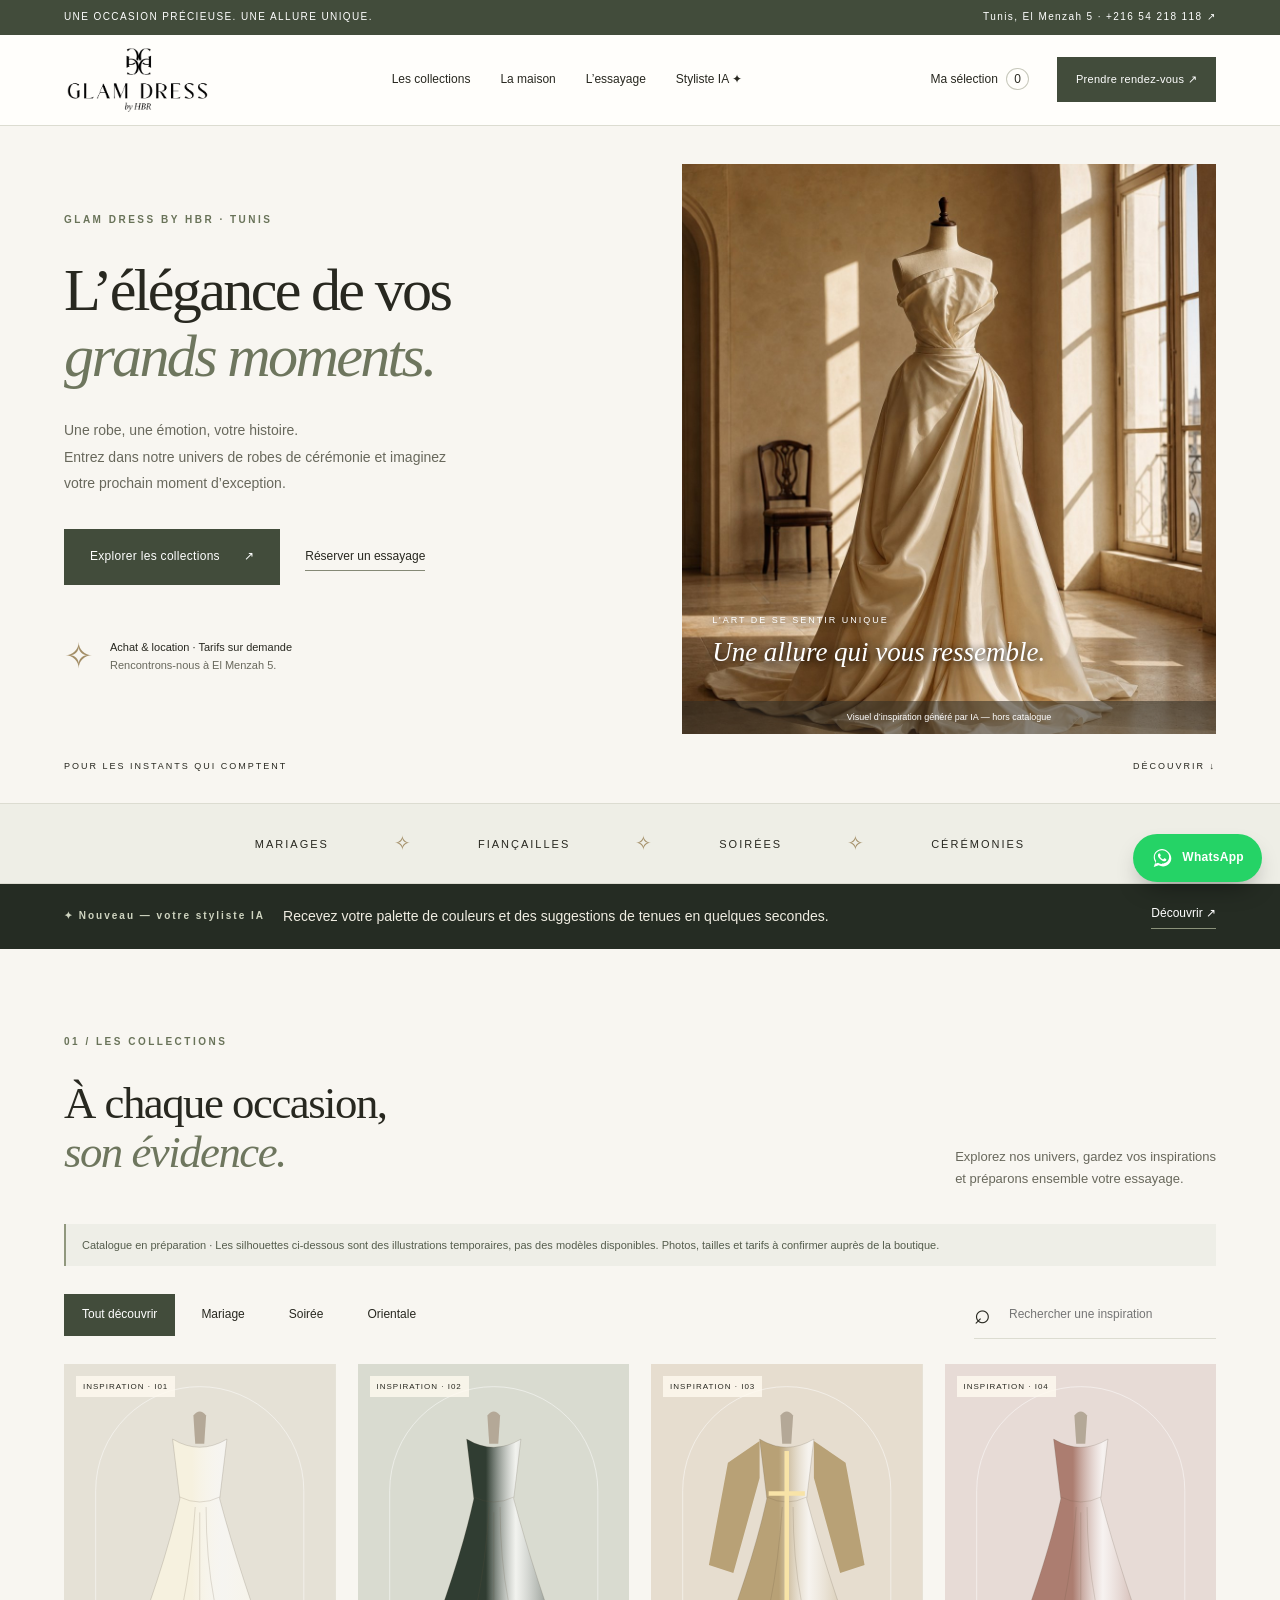
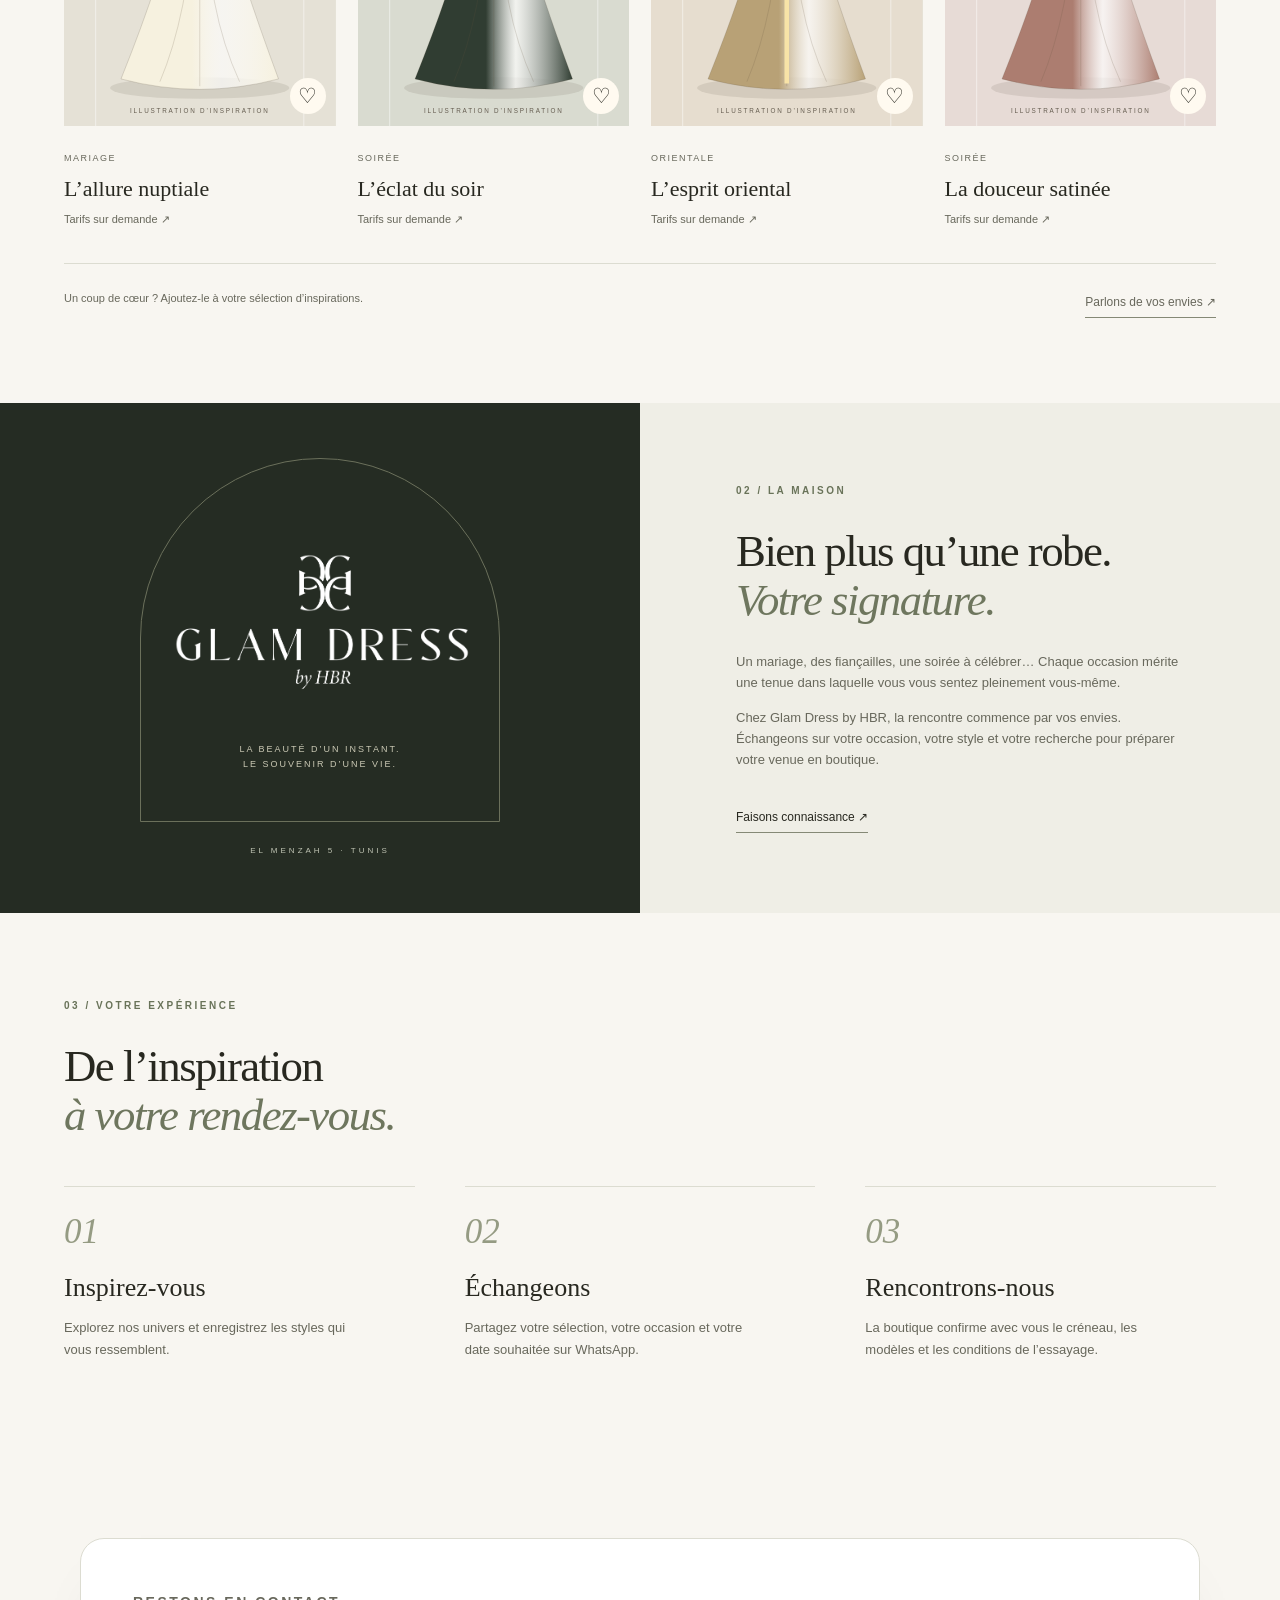
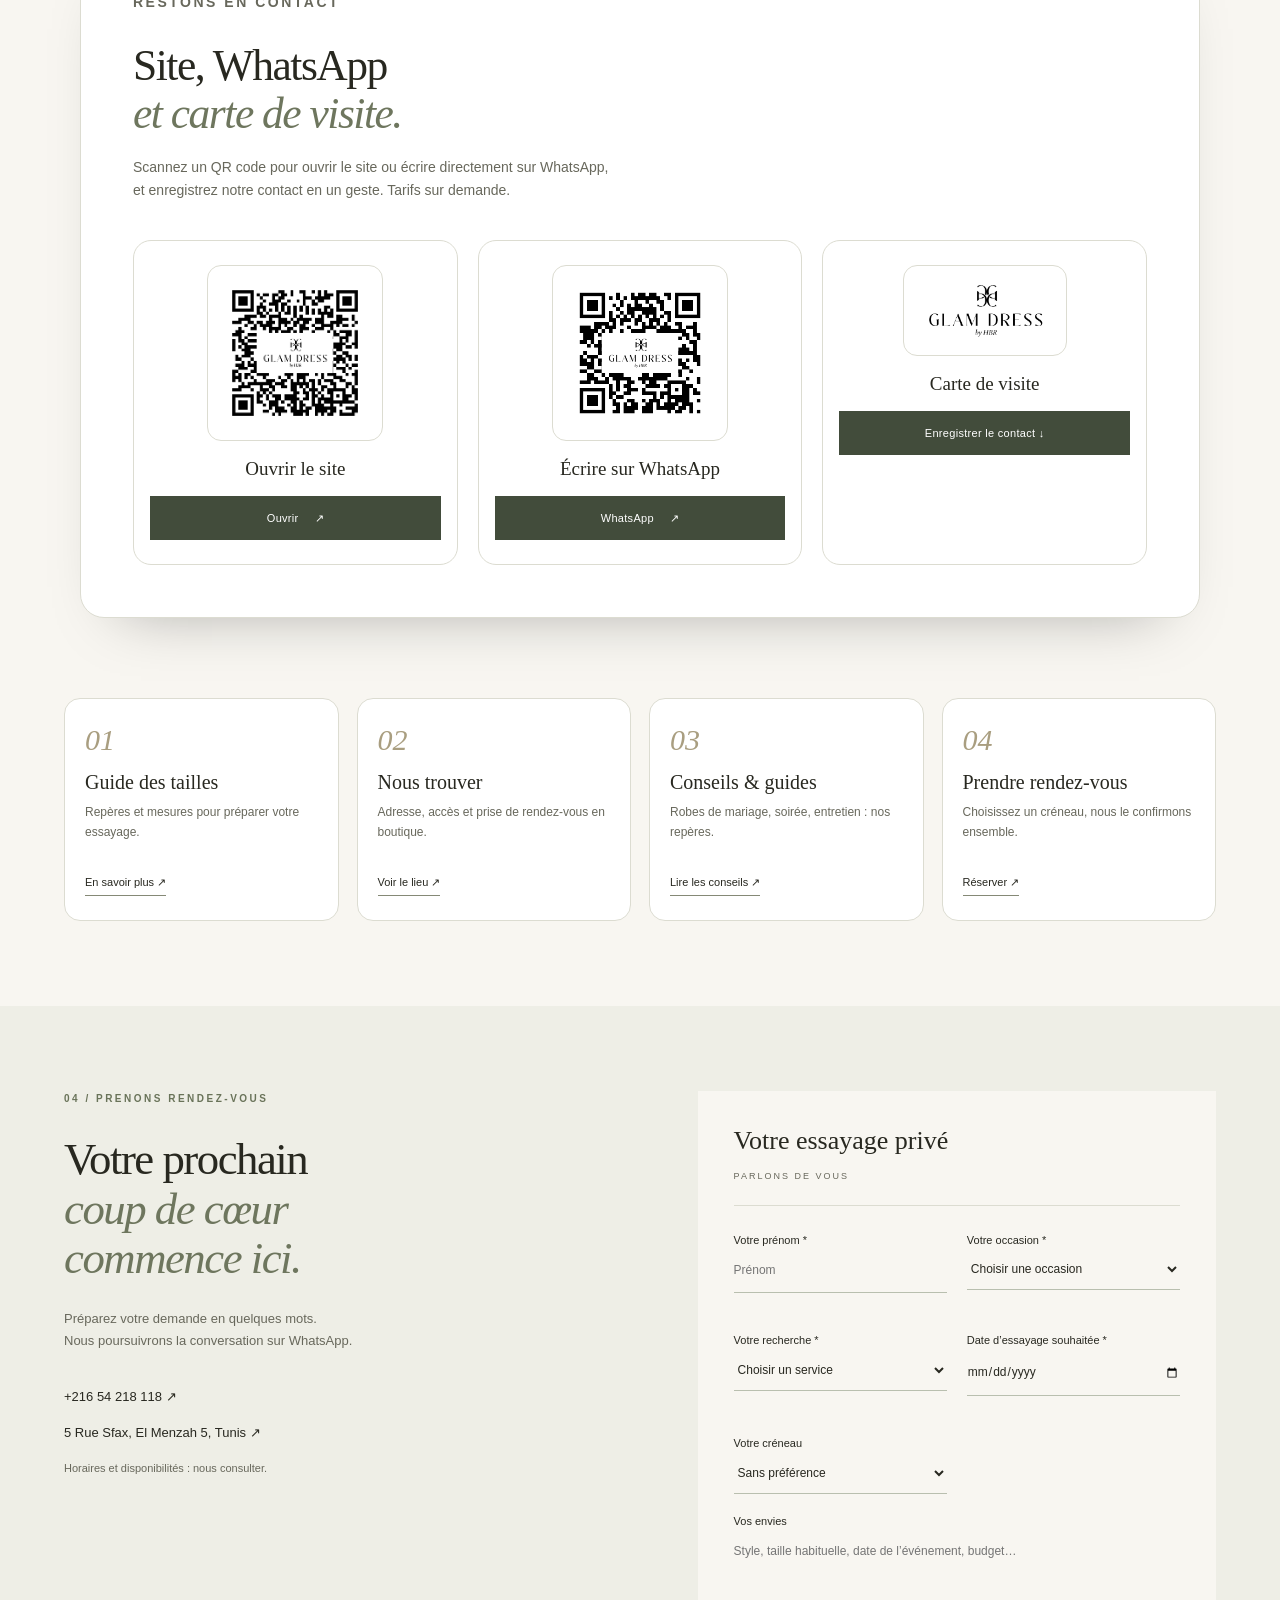
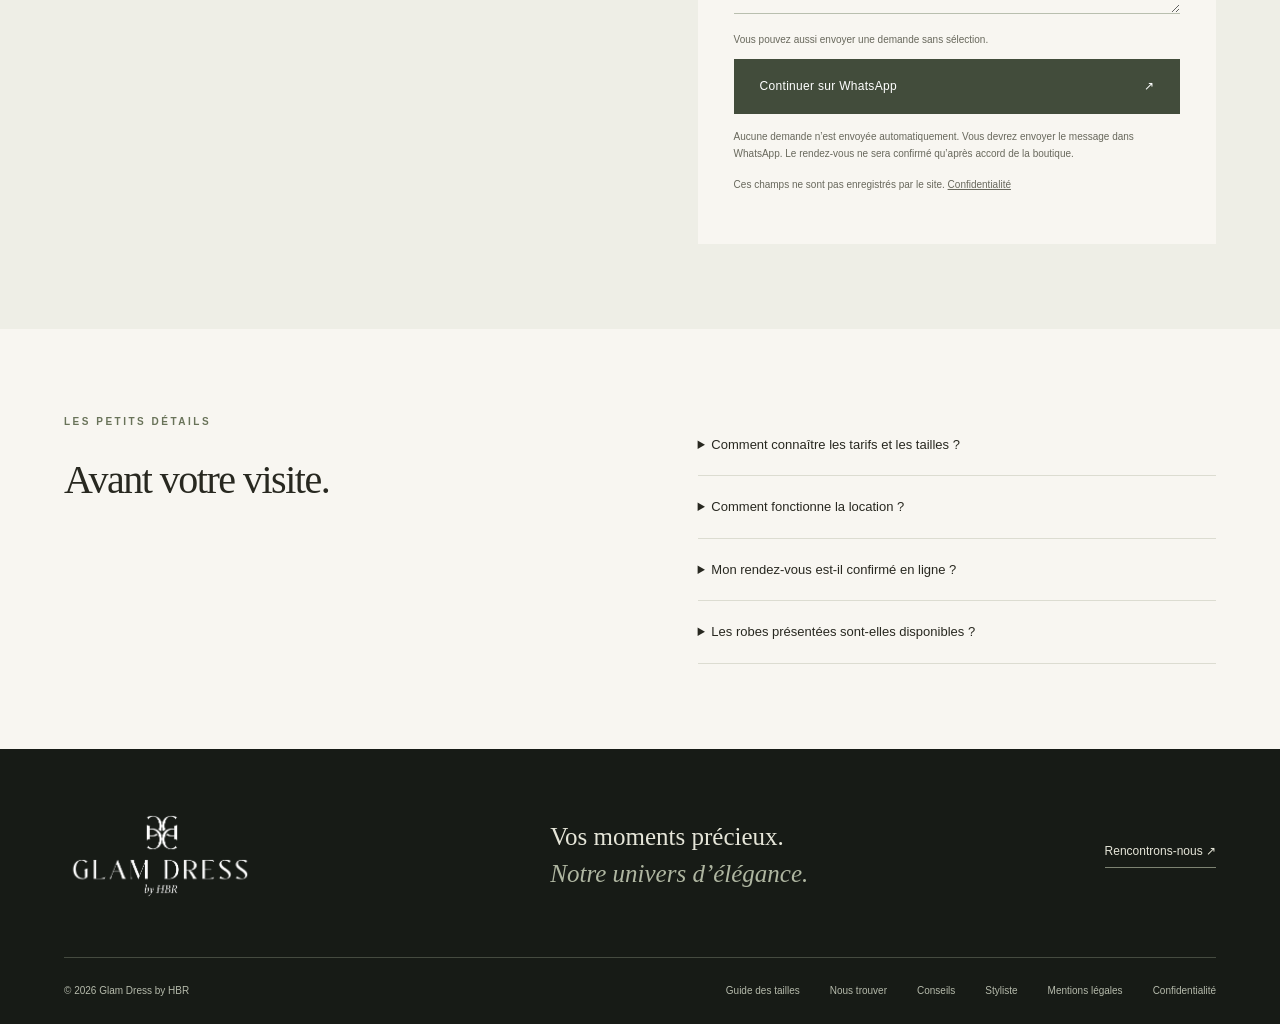
==== commit b1f01389: "Ajouts : bouton WhatsApp flottant, créneaux de RDV, guide des tailles, page Nous trouver, blog (SEO " ====
--- a/index.html
+++ b/index.html
@@ -1,5 +1,5 @@
 <!doctype html>
-<html lang="fr"><head><meta charset="utf-8"><meta name="viewport" content="width=device-width,initial-scale=1"><title>Glam Dress by HBR — Robes & essayages à El Menzah 5, Tunis</title><meta name="description" content="Découvrez l’univers Glam Dress by HBR à El Menzah 5, Tunis. Robes de cérémonie, achat et location : préparez votre sélection et demandez un essayage via WhatsApp."><meta property="og:title" content="Glam Dress by HBR — L’élégance de vos grands moments"><meta property="og:description" content="Préparez votre essayage à El Menzah 5, Tunis."><meta property="og:type" content="website"><meta property="og:image" content="https://aymenessouyah.github.io/GlamDressByHBR/assets/editorial.jpg"><meta name="theme-color" content="#f8f6f1"><link rel="stylesheet" href="style.css"><script type="application/ld+json">{"@context":"https://schema.org","@type":"ClothingStore","name":"Glam Dress by HBR","telephone":"+21654218118","address":{"@type":"PostalAddress","streetAddress":"5 Rue Sfax, El Menzah 5","addressLocality":"Tunis","addressCountry":"TN"}}</script><script src="app.js" defer></script></head>
+<html lang="fr"><head><meta charset="utf-8"><meta name="viewport" content="width=device-width,initial-scale=1"><title>Glam Dress by HBR — Robes & essayages à El Menzah 5, Tunis</title><meta name="description" content="Découvrez l’univers Glam Dress by HBR à El Menzah 5, Tunis. Robes de cérémonie, achat et location : préparez votre sélection et demandez un essayage via WhatsApp."><meta property="og:title" content="Glam Dress by HBR — L’élégance de vos grands moments"><meta property="og:description" content="Préparez votre essayage à El Menzah 5, Tunis."><meta property="og:type" content="website"><meta property="og:image" content="https://aymenessouyah.github.io/GlamDressByHBR/assets/editorial.jpg"><meta name="theme-color" content="#f8f6f1"><link rel="stylesheet" href="style.css"><script type="application/ld+json">{"@context":"https://schema.org","@type":"ClothingStore","name":"Glam Dress by HBR","telephone":"+21654218118","address":{"@type":"PostalAddress","streetAddress":"5 Rue Sfax, El Menzah 5","addressLocality":"Tunis","addressCountry":"TN"}}</script><script src="app.js" defer></script><script src="assets/wa-float.js" defer></script></head>
 <body><a class="skip" href="#main">Aller au contenu</a><div class="topbar"><span>UNE OCCASION PRÉCIEUSE. UNE ALLURE UNIQUE.</span><a href="tel:+21654218118">Tunis, El Menzah 5 · +216 54 218 118 ↗</a></div><header><a class="brand" href="#" aria-label="Glam Dress by HBR — accueil"><img src="assets/logo-dark.png" width="210" height="95" alt="Glam Dress by HBR"></a><nav id="nav" aria-label="Navigation principale"><a href="#collection">Les collections</a><a href="#maison">La maison</a><a href="#experience">L’essayage</a><a href="styliste-ia.html">Styliste IA ✦</a></nav><div class="nav-actions"><button class="selection-btn" id="openSelection">Ma sélection <span id="count">0</span></button><a class="button small" href="#contact">Prendre rendez-vous ↗</a><button id="menu" aria-label="Ouvrir le menu" aria-expanded="false" aria-controls="nav">☰</button></div></header>
 <main id="main"><section class="hero"><div class="hero-copy"><p class="eyebrow">GLAM DRESS BY HBR · TUNIS</p><h1>L’élégance de vos<br><em>grands moments.</em></h1><p class="intro">Une robe, une émotion, votre histoire.<br>Entrez dans notre univers de robes de cérémonie et imaginez votre prochain moment d’exception.</p><div class="hero-actions"><a class="button" href="#collection">Explorer les collections <span>↗</span></a><a class="text-link" href="#contact">Réserver un essayage</a></div><div class="hero-note"><span class="star">✧</span><p>Achat & location · Tarifs sur demande<br><span>Rencontrons-nous à El Menzah 5.</span></p></div></div><div class="hero-image"><img src="assets/editorial.jpg" alt="Inspiration : robe ivoire sur un mannequin dans un atelier ensoleillé" width="1024" height="1280" fetchpriority="high"><div class="image-label"><span>L’ART DE SE SENTIR UNIQUE</span><i>Une allure qui vous ressemble.</i></div><small>Visuel d’inspiration généré par IA — hors catalogue</small></div><div class="hero-bottom"><span>POUR LES INSTANTS QUI COMPTENT</span><a href="#collection">DÉCOUVRIR ↓</a></div></section>
 <div class="ribbon"><span>MARIAGES</span><b>✧</b><span>FIANÇAILLES</span><b>✧</b><span>SOIRÉES</span><b>✧</b><span>CÉRÉMONIES</span></div>
@@ -8,7 +8,8 @@
 <section class="maison" id="maison"><div class="maison-art"><div class="arch"><img src="assets/logo-light.png" width="360" height="163" alt="Glam Dress by HBR, version claire"><span>LA BEAUTÉ D’UN INSTANT.<br>LE SOUVENIR D’UNE VIE.</span></div><small>EL MENZAH 5 · TUNIS</small></div><div class="maison-copy"><p class="eyebrow">02 / LA MAISON</p><h2>Bien plus qu’une robe.<br><em>Votre signature.</em></h2><p>Un mariage, des fiançailles, une soirée à célébrer… Chaque occasion mérite une tenue dans laquelle vous vous sentez pleinement vous-même.</p><p>Chez Glam Dress by HBR, la rencontre commence par vos envies. Échangeons sur votre occasion, votre style et votre recherche pour préparer votre venue en boutique.</p><a class="text-link" href="#contact">Faisons connaissance ↗</a></div></section>
 <section class="section" id="experience"><p class="eyebrow">03 / VOTRE EXPÉRIENCE</p><h2>De l’inspiration<br><em>à votre rendez-vous.</em></h2><div class="steps"><article><span>01</span><h3>Inspirez-vous</h3><p>Explorez nos univers et enregistrez les styles qui vous ressemblent.</p></article><article><span>02</span><h3>Échangeons</h3><p>Partagez votre sélection, votre occasion et votre date souhaitée sur WhatsApp.</p></article><article><span>03</span><h3>Rencontrons-nous</h3><p>La boutique confirme avec vous le créneau, les modèles et les conditions de l’essayage.</p></article></div></section>
 <section class="qr-panel" id="qr"><div class="qr-card"><div class="qr-head"><p class="eyebrow">RESTONS EN CONTACT</p><h2>Site, WhatsApp<br><em>et carte de visite.</em></h2><p>Scannez un QR code pour ouvrir le site ou écrire directement sur WhatsApp, et enregistrez notre contact en un geste. Tarifs sur demande.</p></div><div class="qr-grid"><article class="qr-tile"><div class="qr-tile-img"><img src="assets/qr-glamdress.png" width="150" height="150" loading="lazy" alt="QR code vers le site Glam Dress by HBR"></div><h3>Ouvrir le site</h3><a class="button small" href="https://aymenessouyah.github.io/GlamDressByHBR/">Ouvrir <span>↗</span></a></article><article class="qr-tile"><div class="qr-tile-img"><img src="assets/qr-whatsapp.png" width="150" height="150" loading="lazy" alt="QR code vers WhatsApp Glam Dress by HBR"></div><h3>Écrire sur WhatsApp</h3><a class="button small" href="https://wa.me/21654218118" target="_blank" rel="noopener">WhatsApp <span>↗</span></a></article><article class="qr-tile"><div class="qr-tile-logo"><img src="assets/logo-dark.png" alt="" aria-hidden="true"></div><h3>Carte de visite</h3><a class="button small" href="assets/contact.vcf" download="GlamDressByHBR.vcf">Enregistrer le contact ↓</a></article></div></div></section>
-<section class="contact section" id="contact"><div><p class="eyebrow">04 / PRENONS RENDEZ-VOUS</p><h2>Votre prochain<br><em>coup de cœur<br>commence ici.</em></h2><p>Préparez votre demande en quelques mots.<br>Nous poursuivrons la conversation sur WhatsApp.</p><address><a href="tel:+21654218118">+216 54 218 118 ↗</a><a href="https://www.google.com/maps/search/?api=1&query=5+Rue+Sfax+El+Menzah+5+Tunis" target="_blank" rel="noopener">5 Rue Sfax, El Menzah 5, Tunis ↗</a><span>Horaires et disponibilités : nous consulter.</span></address></div><form id="booking"><div class="form-top"><h3>Votre essayage privé</h3><span>PARLONS DE VOUS</span></div><div class="form-grid"><label>Votre prénom *<input name="name" required maxlength="70" autocomplete="given-name" placeholder="Prénom"></label><label>Votre occasion *<select name="occasion" required><option value="">Choisir une occasion</option><option>Mariage</option><option>Fiançailles</option><option>Soirée / Gala</option><option>Autre cérémonie</option></select></label><label>Votre recherche *<select name="service" required><option value="">Choisir un service</option><option>Location</option><option>Achat</option><option>Besoin de conseils</option></select></label><label>Date d’essayage souhaitée *<input type="date" name="date" id="date" required></label></div><label>Vos envies<textarea name="message" rows="3" maxlength="1200" placeholder="Style, taille habituelle, date de l’événement, budget…"></textarea></label><p class="form-selection" id="formSelection">Votre sélection d’inspirations sera jointe à la demande.</p><button class="button" type="submit">Continuer sur WhatsApp <span>↗</span></button><p class="fine">Aucune demande n’est envoyée automatiquement. Vous devrez envoyer le message dans WhatsApp. Le rendez-vous ne sera confirmé qu’après accord de la boutique.</p><p class="fine">Ces champs ne sont pas enregistrés par le site. <a href="confidentialite.html">Confidentialité</a></p><p id="formStatus" role="status"></p></form></section>
+<section class="section res" id="infos"><div class="res-grid"><a class="res-card" href="tailles.html"><span class="res-idx">01</span><h3>Guide des tailles</h3><p>Repères et mesures pour préparer votre essayage.</p><span class="res-go">En savoir plus ↗</span></a><a class="res-card" href="nous-trouver.html"><span class="res-idx">02</span><h3>Nous trouver</h3><p>Adresse, accès et prise de rendez-vous en boutique.</p><span class="res-go">Voir le lieu ↗</span></a><a class="res-card" href="blog.html"><span class="res-idx">03</span><h3>Conseils &amp; guides</h3><p>Robes de mariage, soirée, entretien : nos repères.</p><span class="res-go">Lire les conseils ↗</span></a><a class="res-card" href="#contact"><span class="res-idx">04</span><h3>Prendre rendez-vous</h3><p>Choisissez un créneau, nous le confirmons ensemble.</p><span class="res-go">Réserver ↗</span></a></div></section>
+<section class="contact section" id="contact"><div><p class="eyebrow">04 / PRENONS RENDEZ-VOUS</p><h2>Votre prochain<br><em>coup de cœur<br>commence ici.</em></h2><p>Préparez votre demande en quelques mots.<br>Nous poursuivrons la conversation sur WhatsApp.</p><address><a href="tel:+21654218118">+216 54 218 118 ↗</a><a href="https://www.google.com/maps/search/?api=1&query=5+Rue+Sfax+El+Menzah+5+Tunis" target="_blank" rel="noopener">5 Rue Sfax, El Menzah 5, Tunis ↗</a><span>Horaires et disponibilités : nous consulter.</span></address></div><form id="booking"><div class="form-top"><h3>Votre essayage privé</h3><span>PARLONS DE VOUS</span></div><div class="form-grid"><label>Votre prénom *<input name="name" required maxlength="70" autocomplete="given-name" placeholder="Prénom"></label><label>Votre occasion *<select name="occasion" required><option value="">Choisir une occasion</option><option>Mariage</option><option>Fiançailles</option><option>Soirée / Gala</option><option>Autre cérémonie</option></select></label><label>Votre recherche *<select name="service" required><option value="">Choisir un service</option><option>Location</option><option>Achat</option><option>Besoin de conseils</option></select></label><label>Date d’essayage souhaitée *<input type="date" name="date" id="date" required></label><label>Votre créneau <select name="creneau"><option value="">Sans préférence</option><option>Matin (10h – 13h)</option><option>Après-midi (14h – 18h)</option><option>Début de soirée (18h – 19h30)</option></select></label></div><label>Vos envies<textarea name="message" rows="3" maxlength="1200" placeholder="Style, taille habituelle, date de l’événement, budget…"></textarea></label><p class="form-selection" id="formSelection">Votre sélection d’inspirations sera jointe à la demande.</p><button class="button" type="submit">Continuer sur WhatsApp <span>↗</span></button><p class="fine">Aucune demande n’est envoyée automatiquement. Vous devrez envoyer le message dans WhatsApp. Le rendez-vous ne sera confirmé qu’après accord de la boutique.</p><p class="fine">Ces champs ne sont pas enregistrés par le site. <a href="confidentialite.html">Confidentialité</a></p><p id="formStatus" role="status"></p></form></section>
 <section class="section faq"><div><p class="eyebrow">LES PETITS DÉTAILS</p><h2>Avant votre visite.</h2></div><div><details><summary>Comment connaître les tarifs et les tailles ?</summary><p>Les tarifs sont sur demande. Contactez la boutique pour connaître les modèles réels, les tailles, les prix en dinars tunisiens et les disponibilités.</p></details><details><summary>Comment fonctionne la location ?</summary><p>La durée, le tarif, la caution éventuelle, le nettoyage et les modalités de retour sont à confirmer avec la boutique avant tout engagement. Aucune location n’est conclue sur ce site.</p></details><details><summary>Mon rendez-vous est-il confirmé en ligne ?</summary><p>Non. Le site prépare un message WhatsApp. Envoyez-le, puis attendez la confirmation de la boutique pour votre créneau.</p></details><details><summary>Les robes présentées sont-elles disponibles ?</summary><p>Cette version présente des inspirations illustrées. Elles ne constituent pas un inventaire. Demandez à la boutique les photos et disponibilités des modèles réels.</p></details></div></section></main>
-<footer><div class="footer-main"><img src="assets/logo-light.png" alt="Glam Dress by HBR" width="250" height="113"><p>Vos moments précieux.<br><i>Notre univers d’élégance.</i></p><a href="#contact">Rencontrons-nous ↗</a></div><div class="footer-bottom"><span>© <span id="year"></span> Glam Dress by HBR</span><div><a href="mentions-legales.html">Mentions légales</a><a href="confidentialite.html">Confidentialité</a><a href="#">Retour en haut ↑</a></div></div></footer>
+<footer><div class="footer-main"><img src="assets/logo-light.png" alt="Glam Dress by HBR" width="250" height="113"><p>Vos moments précieux.<br><i>Notre univers d’élégance.</i></p><a href="#contact">Rencontrons-nous ↗</a></div><div class="footer-bottom"><span>© <span id="year"></span> Glam Dress by HBR</span><div><a href="tailles.html">Guide des tailles</a><a href="nous-trouver.html">Nous trouver</a><a href="blog.html">Conseils</a><a href="styliste-ia.html">Styliste</a><a href="mentions-legales.html">Mentions légales</a><a href="confidentialite.html">Confidentialité</a></div></div></footer>
 <dialog id="selection"><div class="dialog-heading"><div><p class="eyebrow">VOS INSPIRATIONS</p><h2>Ma sélection</h2></div><button class="close" aria-label="Fermer la sélection" data-close>×</button></div><p>Une liste d’envies pour guider votre échange, sans réservation ni engagement.</p><div id="selectedItems"></div><button class="button" id="selectionContact">Préparer mon essayage ↗</button><button class="text-link" id="clear">Vider ma sélection</button></dialog><dialog id="product"><button class="close" data-close aria-label="Fermer la fiche">×</button><div id="productContent"></div></dialog><div class="toast" id="toast" role="status"></div></body></html>
--- a/style.css
+++ b/style.css
@@ -66,3 +66,63 @@
 
 /* ── Note de mode (Styliste) ── */
 .fine.mode{background:#eef0e6;border-left:2px solid #91987e;padding:9px 12px;margin-top:15px;border-radius:0 8px 8px 0;font-size:11px}
+
+/* ── Bouton WhatsApp flottant ── */
+.wa-float{position:fixed;right:18px;bottom:18px;z-index:60;display:flex;align-items:center;gap:9px;background:#25d366;color:#fff;padding:13px 18px;border-radius:40px;box-shadow:0 12px 26px -10px rgba(0,0,0,.45);font-size:12px;font-weight:600;letter-spacing:.3px;transition:transform .15s}
+.wa-float:hover{transform:translateY(-2px)}
+.wa-float svg{width:22px;height:22px;fill:#fff}
+@media(max-width:520px){.wa-float{padding:15px}.wa-float span{display:none}}
+
+/* ── Section « À la boutique » (accueil) ── */
+.res{padding-top:0}
+.res-grid{display:grid;grid-template-columns:repeat(4,1fr);gap:18px}
+.res-card{display:flex;flex-direction:column;border:1px solid var(--line);border-radius:16px;padding:24px 20px;background:#fff;transition:box-shadow .2s,transform .2s}
+.res-card:hover{box-shadow:0 18px 40px -28px rgba(0,0,0,.4);transform:translateY(-3px)}
+.res-idx{font:italic 30px Georgia;color:#a99e80}
+.res-card h3{font-size:20px;margin:14px 0 10px}
+.res-card p{font-size:12px;color:var(--muted);flex:1}
+.res-go{margin-top:18px;font-size:11px;border-bottom:1px solid #858976;padding-bottom:4px;align-self:flex-start}
+@media(max-width:900px){.res-grid{grid-template-columns:1fr 1fr}}
+@media(max-width:520px){.res-grid{grid-template-columns:1fr}}
+
+/* ── Pages internes (tailles / nous trouver / blog) ── */
+.page{max-width:1200px;margin:auto;padding:50px 5% 80px}
+.page-head{max-width:64ch;margin-bottom:40px}
+.page-head h1{font-size:clamp(38px,4.6vw,64px)}
+.page-head .intro{font-size:14px;max-width:56ch;color:var(--muted)}
+.panel{background:#fff;border:1px solid var(--line);border-radius:20px;padding:32px}
+.panel h2{font-size:26px;margin-bottom:16px}
+.page .muted{color:var(--muted);font-size:13px}
+.size-grid{display:grid;grid-template-columns:1fr 1fr;gap:24px;align-items:start}
+.size-table{width:100%;border-collapse:collapse;margin-top:8px;font-size:13px}
+.size-table th,.size-table td{text-align:left;padding:11px 8px;border-bottom:1px solid var(--line)}
+.size-table th{font-size:11px;letter-spacing:.5px;color:var(--muted);font-weight:600}
+.size-table td:first-child{font-weight:600}
+.measure-list{margin:8px 0 0;padding-left:20px;font-size:13px;color:var(--muted)}
+.measure-list li{margin-bottom:12px}
+.measure-list strong{color:var(--ink)}
+.page-cta{margin-top:44px;background:var(--olive);color:#fff;border-radius:22px;padding:40px;text-align:center}
+.page-cta h2{color:#fff;font-size:30px}
+.page-cta p{color:#dfe3d4;max-width:46ch;margin:0 auto 24px;font-size:13px}
+.page-cta .button{background:#fff;color:var(--olive);border-color:#fff}
+.page-cta .button:hover{background:#f0f0e6}
+@media(max-width:860px){.size-grid{grid-template-columns:1fr}}
+
+/* ── Nous trouver ── */
+.find-grid{display:grid;grid-template-columns:1fr 1fr;gap:24px;align-items:start}
+.map-wrap{border:1px solid var(--line);border-radius:20px;overflow:hidden;background:#fff}
+.map-wrap iframe{display:block;width:100%;height:360px;border:0}
+.find-addr{display:block;font-style:normal;font-size:15px;margin:8px 0}
+.find-addr a{border-bottom:1px solid #858976;padding-bottom:2px}
+.hours{font-size:14px;color:var(--muted)}
+.find-grid .panel h2{margin-top:26px}
+.find-grid .panel h2:first-child{margin-top:0}
+@media(max-width:860px){.find-grid{grid-template-columns:1fr}.map-wrap iframe{height:280px}}
+
+/* ── Blog ─ */
+.post{background:#fff;border:1px solid var(--line);border-radius:20px;padding:34px;margin-bottom:22px}
+.post h2{font-size:27px;margin-bottom:16px}
+.post p{font-size:14px;color:var(--ink);line-height:1.7}
+.post-list{margin:8px 0 0;padding-left:20px;font-size:14px;color:var(--ink);line-height:1.65}
+.post-list li{margin-bottom:12px}
+@media(max-width:520px){.post{padding:24px 18px}.page{padding:36px 5% 60px}.page-cta{padding:30px 20px}}
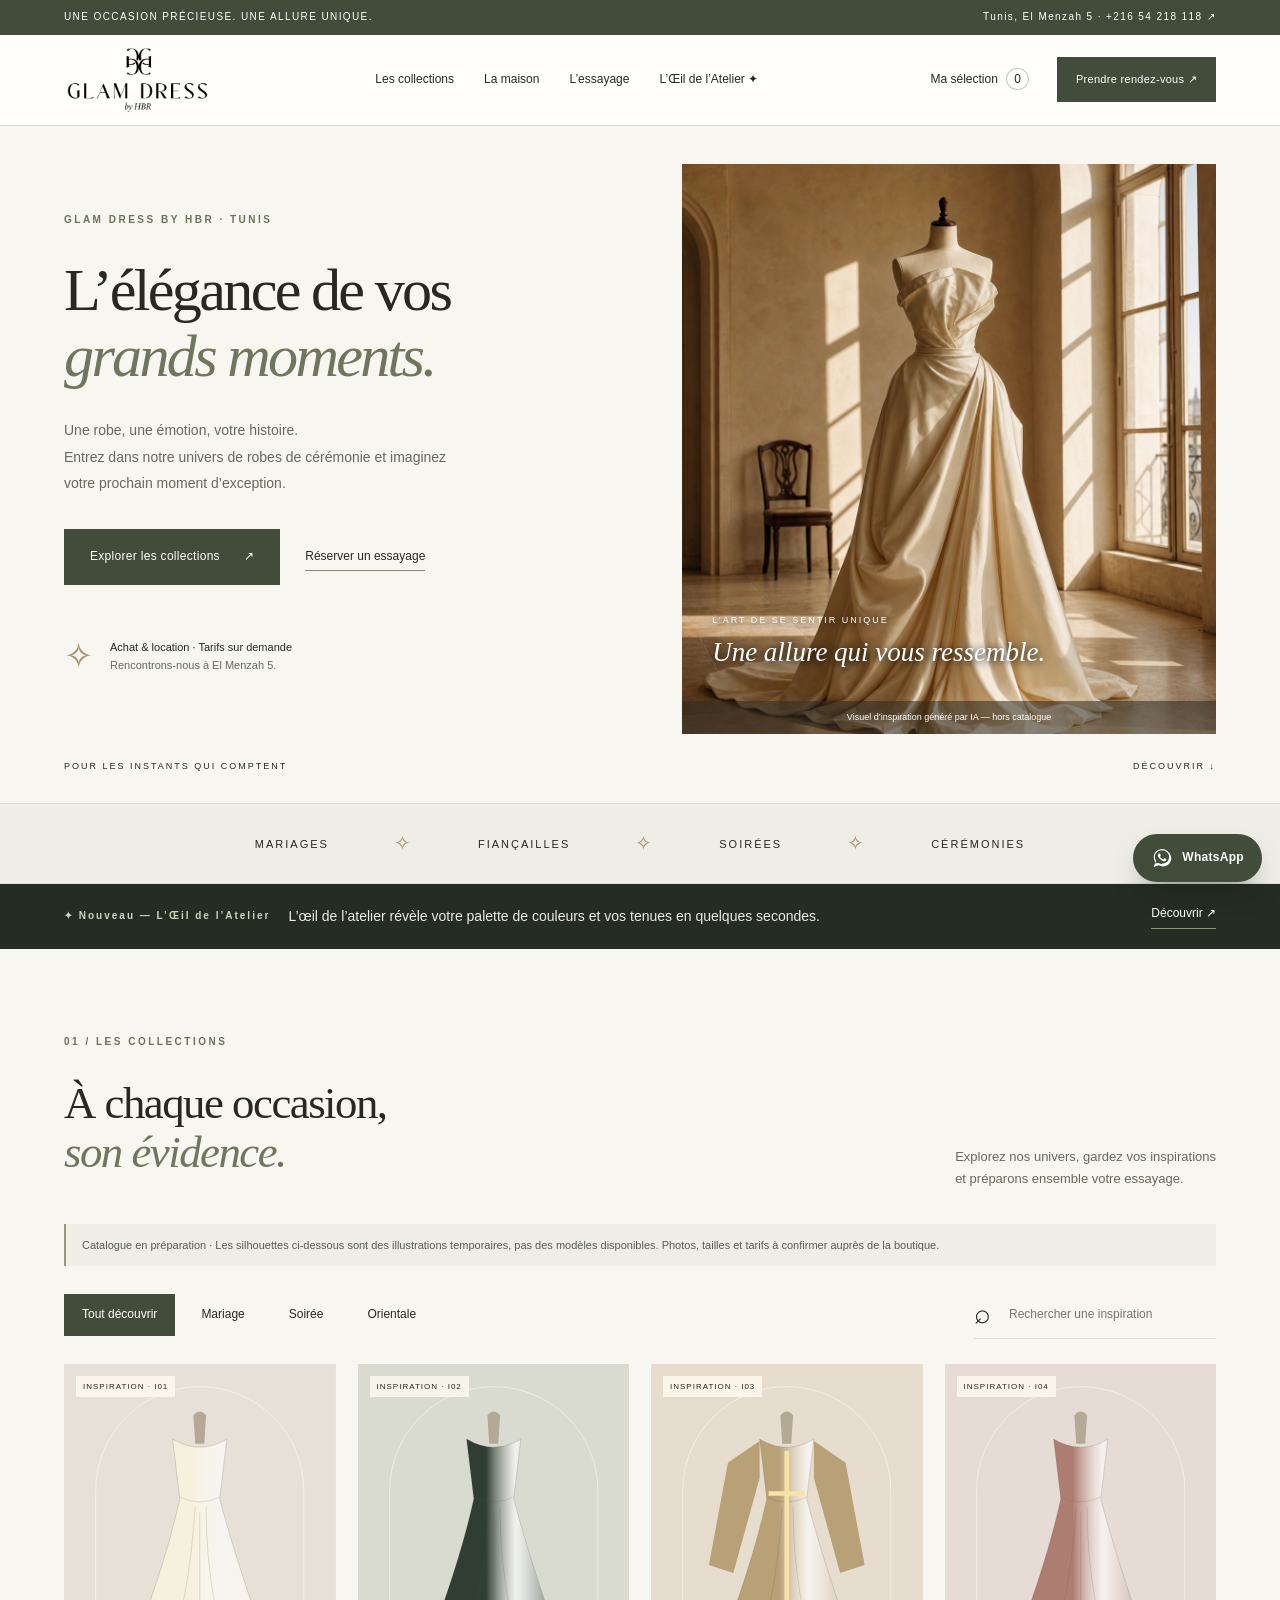
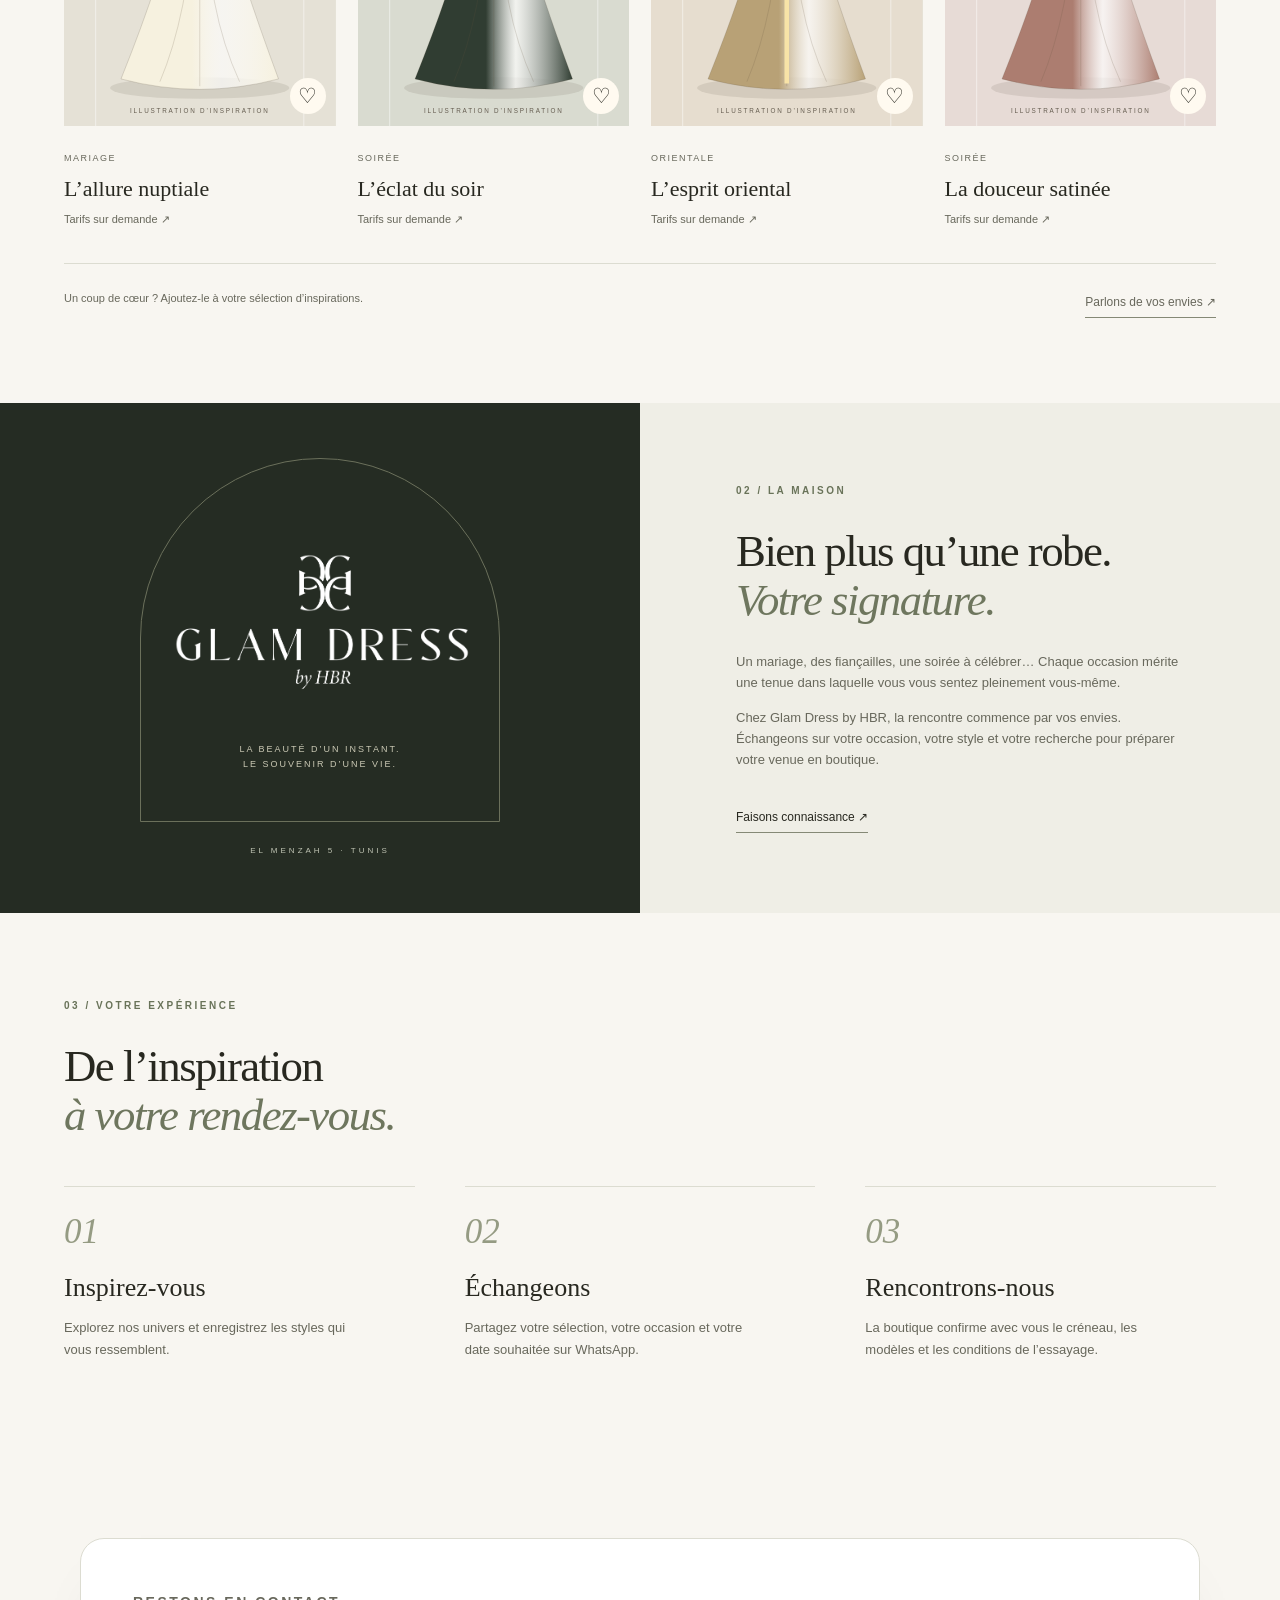
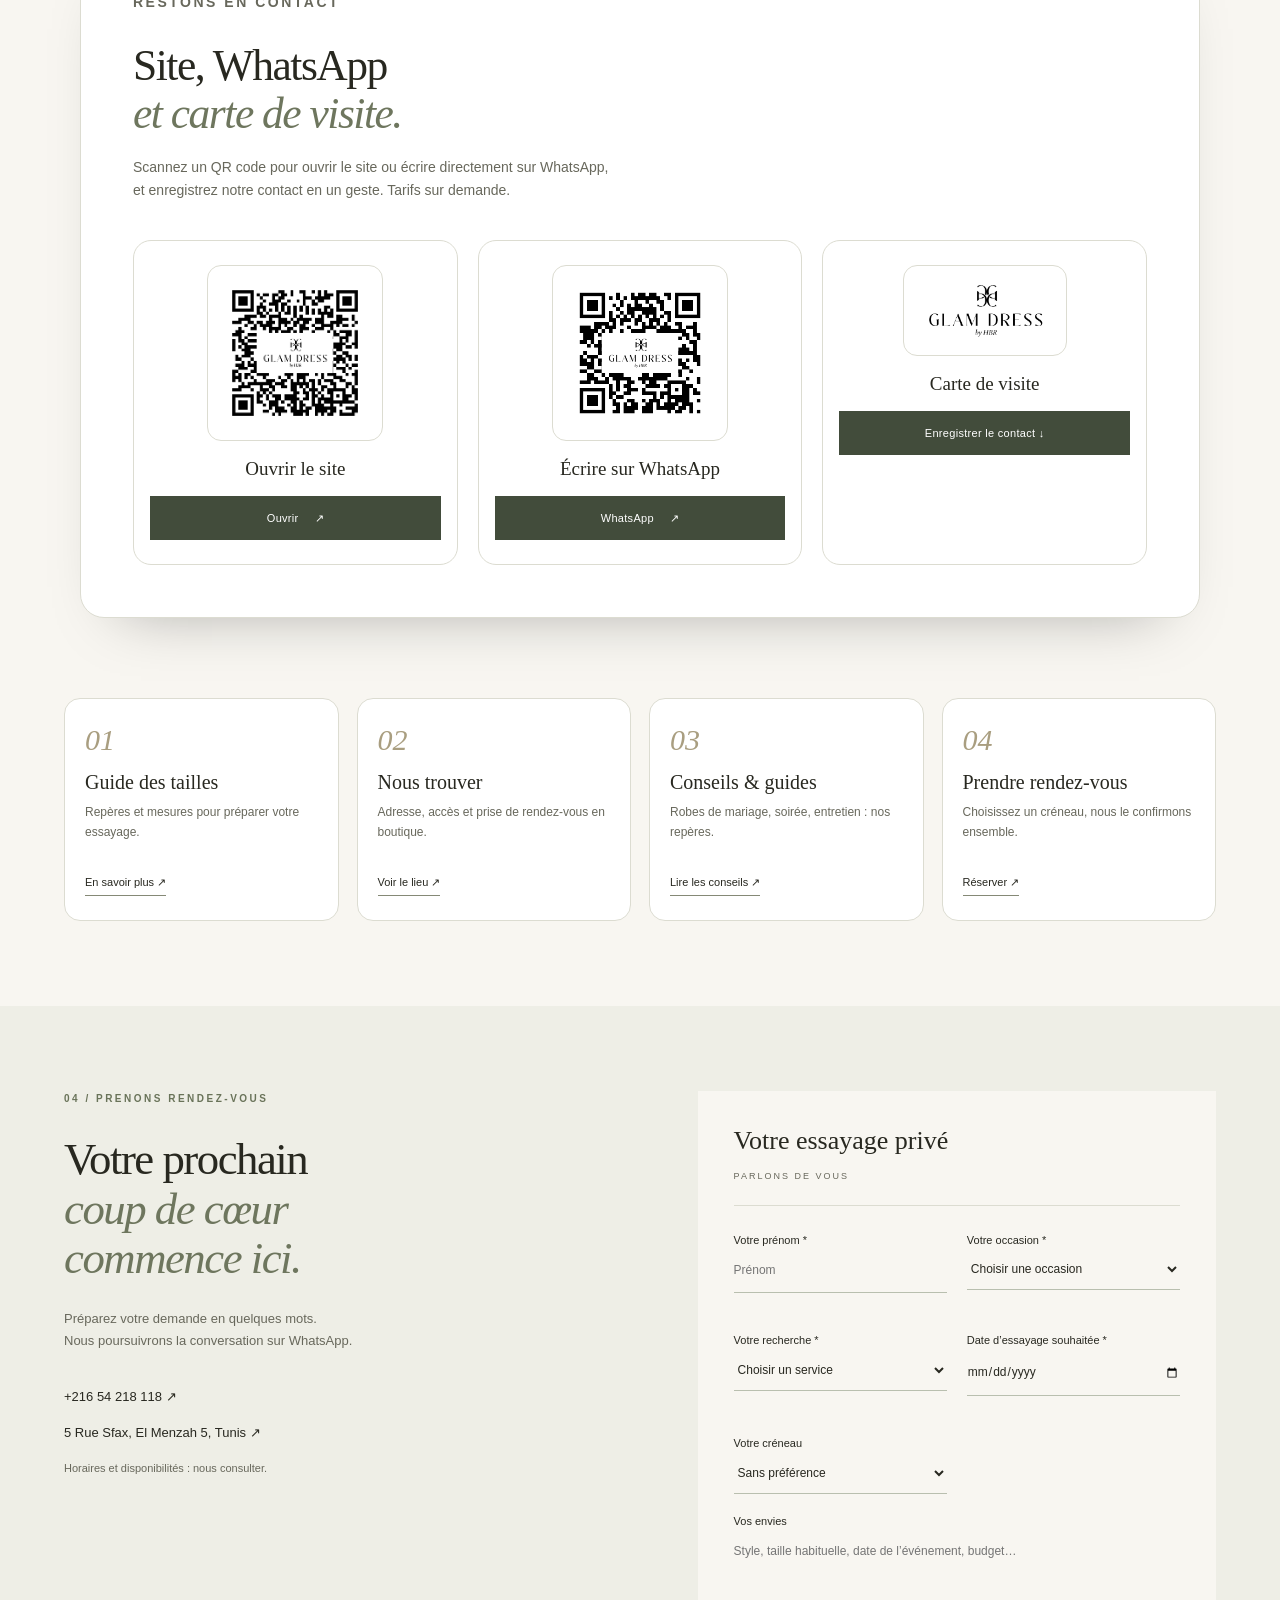
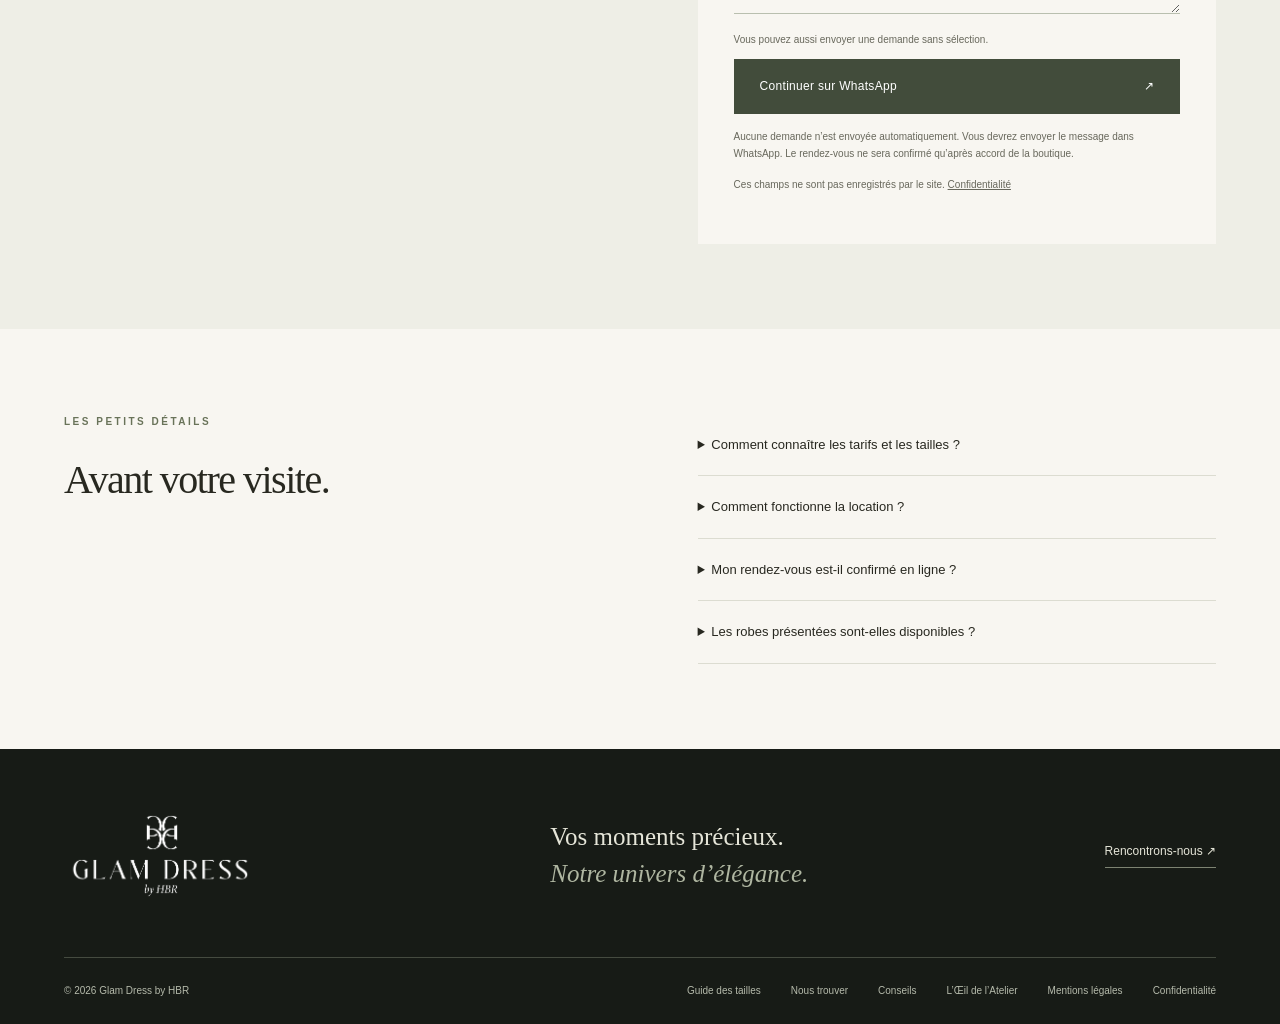
==== commit f0f94759: "Rebrand « L'Œil de l'Atelier » + développement : note de l'atelier, conseil de saison, à porter avec" ====
--- a/index.html
+++ b/index.html
@@ -1,9 +1,9 @@
 <!doctype html>
-<html lang="fr"><head><meta charset="utf-8"><meta name="viewport" content="width=device-width,initial-scale=1"><title>Glam Dress by HBR — Robes & essayages à El Menzah 5, Tunis</title><meta name="description" content="Découvrez l’univers Glam Dress by HBR à El Menzah 5, Tunis. Robes de cérémonie, achat et location : préparez votre sélection et demandez un essayage via WhatsApp."><meta property="og:title" content="Glam Dress by HBR — L’élégance de vos grands moments"><meta property="og:description" content="Préparez votre essayage à El Menzah 5, Tunis."><meta property="og:type" content="website"><meta property="og:image" content="https://aymenessouyah.github.io/GlamDressByHBR/assets/editorial.jpg"><meta name="theme-color" content="#f8f6f1"><link rel="stylesheet" href="style.css"><script type="application/ld+json">{"@context":"https://schema.org","@type":"ClothingStore","name":"Glam Dress by HBR","telephone":"+21654218118","address":{"@type":"PostalAddress","streetAddress":"5 Rue Sfax, El Menzah 5","addressLocality":"Tunis","addressCountry":"TN"}}</script><script src="app.js" defer></script><script src="assets/wa-float.js" defer></script></head>
-<body><a class="skip" href="#main">Aller au contenu</a><div class="topbar"><span>UNE OCCASION PRÉCIEUSE. UNE ALLURE UNIQUE.</span><a href="tel:+21654218118">Tunis, El Menzah 5 · +216 54 218 118 ↗</a></div><header><a class="brand" href="#" aria-label="Glam Dress by HBR — accueil"><img src="assets/logo-dark.png" width="210" height="95" alt="Glam Dress by HBR"></a><nav id="nav" aria-label="Navigation principale"><a href="#collection">Les collections</a><a href="#maison">La maison</a><a href="#experience">L’essayage</a><a href="styliste-ia.html">Styliste IA ✦</a></nav><div class="nav-actions"><button class="selection-btn" id="openSelection">Ma sélection <span id="count">0</span></button><a class="button small" href="#contact">Prendre rendez-vous ↗</a><button id="menu" aria-label="Ouvrir le menu" aria-expanded="false" aria-controls="nav">☰</button></div></header>
+<html lang="fr"><head><meta charset="utf-8"><meta name="viewport" content="width=device-width,initial-scale=1"><link rel="icon" type="image/svg+xml" href="assets/favicon.svg"><meta property="og:site_name" content="Glam Dress by HBR"><meta property="og:url" content="https://aymenessouyah.github.io/GlamDressByHBR/"><meta property="og:locale" content="fr_FR"><meta name="twitter:card" content="summary_large_image"><meta name="twitter:image" content="https://aymenessouyah.github.io/GlamDressByHBR/assets/editorial.jpg"><title>Glam Dress by HBR — Robes & essayages à El Menzah 5, Tunis</title><meta name="description" content="Découvrez l’univers Glam Dress by HBR à El Menzah 5, Tunis. Robes de cérémonie, achat et location : préparez votre sélection et demandez un essayage via WhatsApp."><meta property="og:title" content="Glam Dress by HBR — L’élégance de vos grands moments"><meta property="og:description" content="Préparez votre essayage à El Menzah 5, Tunis."><meta property="og:type" content="website"><meta property="og:image" content="https://aymenessouyah.github.io/GlamDressByHBR/assets/editorial.jpg"><meta name="theme-color" content="#f8f6f1"><link rel="stylesheet" href="style.css"><script type="application/ld+json">{"@context":"https://schema.org","@type":"ClothingStore","name":"Glam Dress by HBR","telephone":"+21654218118","address":{"@type":"PostalAddress","streetAddress":"5 Rue Sfax, El Menzah 5","addressLocality":"Tunis","addressCountry":"TN"}}</script><script src="app.js" defer></script><script src="assets/wa-float.js" defer></script></head>
+<body><a class="skip" href="#main">Aller au contenu</a><div class="topbar"><span>UNE OCCASION PRÉCIEUSE. UNE ALLURE UNIQUE.</span><a href="tel:+21654218118">Tunis, El Menzah 5 · +216 54 218 118 ↗</a></div><header><a class="brand" href="#" aria-label="Glam Dress by HBR — accueil"><img src="assets/logo-dark.png" width="210" height="95" alt="Glam Dress by HBR"></a><nav id="nav" aria-label="Navigation principale"><a href="#collection">Les collections</a><a href="#maison">La maison</a><a href="#experience">L’essayage</a><a href="styliste-ia.html">L’Œil de l’Atelier ✦</a></nav><div class="nav-actions"><button class="selection-btn" id="openSelection">Ma sélection <span id="count">0</span></button><a class="button small" href="#contact">Prendre rendez-vous ↗</a><button id="menu" aria-label="Ouvrir le menu" aria-expanded="false" aria-controls="nav">☰</button></div></header>
 <main id="main"><section class="hero"><div class="hero-copy"><p class="eyebrow">GLAM DRESS BY HBR · TUNIS</p><h1>L’élégance de vos<br><em>grands moments.</em></h1><p class="intro">Une robe, une émotion, votre histoire.<br>Entrez dans notre univers de robes de cérémonie et imaginez votre prochain moment d’exception.</p><div class="hero-actions"><a class="button" href="#collection">Explorer les collections <span>↗</span></a><a class="text-link" href="#contact">Réserver un essayage</a></div><div class="hero-note"><span class="star">✧</span><p>Achat & location · Tarifs sur demande<br><span>Rencontrons-nous à El Menzah 5.</span></p></div></div><div class="hero-image"><img src="assets/editorial.jpg" alt="Inspiration : robe ivoire sur un mannequin dans un atelier ensoleillé" width="1024" height="1280" fetchpriority="high"><div class="image-label"><span>L’ART DE SE SENTIR UNIQUE</span><i>Une allure qui vous ressemble.</i></div><small>Visuel d’inspiration généré par IA — hors catalogue</small></div><div class="hero-bottom"><span>POUR LES INSTANTS QUI COMPTENT</span><a href="#collection">DÉCOUVRIR ↓</a></div></section>
 <div class="ribbon"><span>MARIAGES</span><b>✧</b><span>FIANÇAILLES</span><b>✧</b><span>SOIRÉES</span><b>✧</b><span>CÉRÉMONIES</span></div>
-<a class="sty-teaser" href="styliste-ia.html"><span>✦ Nouveau — votre styliste IA</span> Recevez votre palette de couleurs et des suggestions de tenues en quelques secondes. <b>Découvrir ↗</b></a>
+<a class="sty-teaser" href="styliste-ia.html"><span>✦ Nouveau — L’Œil de l’Atelier</span> L’œil de l’atelier révèle votre palette de couleurs et vos tenues en quelques secondes. <b>Découvrir ↗</b></a>
 <section class="section" id="collection"><div class="section-heading"><div><p class="eyebrow">01 / LES COLLECTIONS</p><h2>À chaque occasion,<br><em>son évidence.</em></h2></div><p>Explorez nos univers, gardez vos inspirations<br>et préparons ensemble votre essayage.</p></div><div class="notice">Catalogue en préparation · Les silhouettes ci-dessous sont des illustrations temporaires, pas des modèles disponibles. Photos, tailles et tarifs à confirmer auprès de la boutique.</div><div class="catalog-tools"><div class="filters" role="group" aria-label="Filtrer les inspirations"><button class="active" data-filter="Tous" aria-pressed="true">Tout découvrir</button><button data-filter="Mariage" aria-pressed="false">Mariage</button><button data-filter="Soirée" aria-pressed="false">Soirée</button><button data-filter="Orientale" aria-pressed="false">Orientale</button></div><label class="search"><span aria-hidden="true">⌕</span><input id="search" type="search" placeholder="Rechercher une inspiration" aria-label="Rechercher une inspiration"></label></div><p class="sr-only" id="results" aria-live="polite"></p><div class="products" id="products"></div><p class="empty" id="noResults" hidden>Aucune inspiration trouvée. Essayez un autre mot ou une autre catégorie.</p><div class="catalog-foot"><span>Un coup de cœur ? Ajoutez-le à votre sélection d’inspirations.</span><a class="text-link" href="#contact">Parlons de vos envies ↗</a></div></section>
 <section class="maison" id="maison"><div class="maison-art"><div class="arch"><img src="assets/logo-light.png" width="360" height="163" alt="Glam Dress by HBR, version claire"><span>LA BEAUTÉ D’UN INSTANT.<br>LE SOUVENIR D’UNE VIE.</span></div><small>EL MENZAH 5 · TUNIS</small></div><div class="maison-copy"><p class="eyebrow">02 / LA MAISON</p><h2>Bien plus qu’une robe.<br><em>Votre signature.</em></h2><p>Un mariage, des fiançailles, une soirée à célébrer… Chaque occasion mérite une tenue dans laquelle vous vous sentez pleinement vous-même.</p><p>Chez Glam Dress by HBR, la rencontre commence par vos envies. Échangeons sur votre occasion, votre style et votre recherche pour préparer votre venue en boutique.</p><a class="text-link" href="#contact">Faisons connaissance ↗</a></div></section>
 <section class="section" id="experience"><p class="eyebrow">03 / VOTRE EXPÉRIENCE</p><h2>De l’inspiration<br><em>à votre rendez-vous.</em></h2><div class="steps"><article><span>01</span><h3>Inspirez-vous</h3><p>Explorez nos univers et enregistrez les styles qui vous ressemblent.</p></article><article><span>02</span><h3>Échangeons</h3><p>Partagez votre sélection, votre occasion et votre date souhaitée sur WhatsApp.</p></article><article><span>03</span><h3>Rencontrons-nous</h3><p>La boutique confirme avec vous le créneau, les modèles et les conditions de l’essayage.</p></article></div></section>
@@ -11,5 +11,5 @@
 <section class="section res" id="infos"><div class="res-grid"><a class="res-card" href="tailles.html"><span class="res-idx">01</span><h3>Guide des tailles</h3><p>Repères et mesures pour préparer votre essayage.</p><span class="res-go">En savoir plus ↗</span></a><a class="res-card" href="nous-trouver.html"><span class="res-idx">02</span><h3>Nous trouver</h3><p>Adresse, accès et prise de rendez-vous en boutique.</p><span class="res-go">Voir le lieu ↗</span></a><a class="res-card" href="blog.html"><span class="res-idx">03</span><h3>Conseils &amp; guides</h3><p>Robes de mariage, soirée, entretien : nos repères.</p><span class="res-go">Lire les conseils ↗</span></a><a class="res-card" href="#contact"><span class="res-idx">04</span><h3>Prendre rendez-vous</h3><p>Choisissez un créneau, nous le confirmons ensemble.</p><span class="res-go">Réserver ↗</span></a></div></section>
 <section class="contact section" id="contact"><div><p class="eyebrow">04 / PRENONS RENDEZ-VOUS</p><h2>Votre prochain<br><em>coup de cœur<br>commence ici.</em></h2><p>Préparez votre demande en quelques mots.<br>Nous poursuivrons la conversation sur WhatsApp.</p><address><a href="tel:+21654218118">+216 54 218 118 ↗</a><a href="https://www.google.com/maps/search/?api=1&query=5+Rue+Sfax+El+Menzah+5+Tunis" target="_blank" rel="noopener">5 Rue Sfax, El Menzah 5, Tunis ↗</a><span>Horaires et disponibilités : nous consulter.</span></address></div><form id="booking"><div class="form-top"><h3>Votre essayage privé</h3><span>PARLONS DE VOUS</span></div><div class="form-grid"><label>Votre prénom *<input name="name" required maxlength="70" autocomplete="given-name" placeholder="Prénom"></label><label>Votre occasion *<select name="occasion" required><option value="">Choisir une occasion</option><option>Mariage</option><option>Fiançailles</option><option>Soirée / Gala</option><option>Autre cérémonie</option></select></label><label>Votre recherche *<select name="service" required><option value="">Choisir un service</option><option>Location</option><option>Achat</option><option>Besoin de conseils</option></select></label><label>Date d’essayage souhaitée *<input type="date" name="date" id="date" required></label><label>Votre créneau <select name="creneau"><option value="">Sans préférence</option><option>Matin (10h – 13h)</option><option>Après-midi (14h – 18h)</option><option>Début de soirée (18h – 19h30)</option></select></label></div><label>Vos envies<textarea name="message" rows="3" maxlength="1200" placeholder="Style, taille habituelle, date de l’événement, budget…"></textarea></label><p class="form-selection" id="formSelection">Votre sélection d’inspirations sera jointe à la demande.</p><button class="button" type="submit">Continuer sur WhatsApp <span>↗</span></button><p class="fine">Aucune demande n’est envoyée automatiquement. Vous devrez envoyer le message dans WhatsApp. Le rendez-vous ne sera confirmé qu’après accord de la boutique.</p><p class="fine">Ces champs ne sont pas enregistrés par le site. <a href="confidentialite.html">Confidentialité</a></p><p id="formStatus" role="status"></p></form></section>
 <section class="section faq"><div><p class="eyebrow">LES PETITS DÉTAILS</p><h2>Avant votre visite.</h2></div><div><details><summary>Comment connaître les tarifs et les tailles ?</summary><p>Les tarifs sont sur demande. Contactez la boutique pour connaître les modèles réels, les tailles, les prix en dinars tunisiens et les disponibilités.</p></details><details><summary>Comment fonctionne la location ?</summary><p>La durée, le tarif, la caution éventuelle, le nettoyage et les modalités de retour sont à confirmer avec la boutique avant tout engagement. Aucune location n’est conclue sur ce site.</p></details><details><summary>Mon rendez-vous est-il confirmé en ligne ?</summary><p>Non. Le site prépare un message WhatsApp. Envoyez-le, puis attendez la confirmation de la boutique pour votre créneau.</p></details><details><summary>Les robes présentées sont-elles disponibles ?</summary><p>Cette version présente des inspirations illustrées. Elles ne constituent pas un inventaire. Demandez à la boutique les photos et disponibilités des modèles réels.</p></details></div></section></main>
-<footer><div class="footer-main"><img src="assets/logo-light.png" alt="Glam Dress by HBR" width="250" height="113"><p>Vos moments précieux.<br><i>Notre univers d’élégance.</i></p><a href="#contact">Rencontrons-nous ↗</a></div><div class="footer-bottom"><span>© <span id="year"></span> Glam Dress by HBR</span><div><a href="tailles.html">Guide des tailles</a><a href="nous-trouver.html">Nous trouver</a><a href="blog.html">Conseils</a><a href="styliste-ia.html">Styliste</a><a href="mentions-legales.html">Mentions légales</a><a href="confidentialite.html">Confidentialité</a></div></div></footer>
-<dialog id="selection"><div class="dialog-heading"><div><p class="eyebrow">VOS INSPIRATIONS</p><h2>Ma sélection</h2></div><button class="close" aria-label="Fermer la sélection" data-close>×</button></div><p>Une liste d’envies pour guider votre échange, sans réservation ni engagement.</p><div id="selectedItems"></div><button class="button" id="selectionContact">Préparer mon essayage ↗</button><button class="text-link" id="clear">Vider ma sélection</button></dialog><dialog id="product"><button class="close" data-close aria-label="Fermer la fiche">×</button><div id="productContent"></div></dialog><div class="toast" id="toast" role="status"></div></body></html>+<footer><div class="footer-main"><img src="assets/logo-light.png" alt="Glam Dress by HBR" width="250" height="113"><p>Vos moments précieux.<br><i>Notre univers d’élégance.</i></p><a href="#contact">Rencontrons-nous ↗</a></div><div class="footer-bottom"><span>© <span id="year"></span> Glam Dress by HBR</span><div><a href="tailles.html">Guide des tailles</a><a href="nous-trouver.html">Nous trouver</a><a href="blog.html">Conseils</a><a href="styliste-ia.html">L’Œil de l’Atelier</a><a href="mentions-legales.html">Mentions légales</a><a href="confidentialite.html">Confidentialité</a></div></div></footer>
+<dialog id="selection"><div class="dialog-heading"><div><p class="eyebrow">VOS INSPIRATIONS</p><h2>Ma sélection</h2></div><button class="close" aria-label="Fermer la sélection" data-close>×</button></div><p>Une liste d’envies pour guider votre échange, sans réservation ni engagement.</p><div id="selectedItems"></div><button class="button" id="selectionContact">Préparer mon essayage ↗</button><button class="text-link" id="clear">Vider ma sélection</button></dialog><dialog id="product"><button class="close" data-close aria-label="Fermer la fiche">×</button><div id="productContent"></div></dialog><div class="toast" id="toast" role="status"></div><script src="assets/ui.js"></script><script src="assets/protect.js"></script></body></html>
--- a/style.css
+++ b/style.css
@@ -68,8 +68,8 @@
 .fine.mode{background:#eef0e6;border-left:2px solid #91987e;padding:9px 12px;margin-top:15px;border-radius:0 8px 8px 0;font-size:11px}
 
 /* ── Bouton WhatsApp flottant ── */
-.wa-float{position:fixed;right:18px;bottom:18px;z-index:60;display:flex;align-items:center;gap:9px;background:#25d366;color:#fff;padding:13px 18px;border-radius:40px;box-shadow:0 12px 26px -10px rgba(0,0,0,.45);font-size:12px;font-weight:600;letter-spacing:.3px;transition:transform .15s}
-.wa-float:hover{transform:translateY(-2px)}
+.wa-float{position:fixed;right:18px;bottom:18px;z-index:60;display:flex;align-items:center;gap:9px;background:var(--olive);color:#fff;padding:13px 18px;border-radius:40px;box-shadow:0 14px 28px -12px rgba(20,25,18,.55);font-size:12px;font-weight:600;letter-spacing:.3px;transition:transform .15s,background .2s}
+.wa-float:hover{transform:translateY(-2px);background:#2b3426}
 .wa-float svg{width:22px;height:22px;fill:#fff}
 @media(max-width:520px){.wa-float{padding:15px}.wa-float span{display:none}}
 
@@ -126,3 +126,29 @@
 .post-list{margin:8px 0 0;padding-left:20px;font-size:14px;color:var(--ink);line-height:1.65}
 .post-list li{margin-bottom:12px}
 @media(max-width:520px){.post{padding:24px 18px}.page{padding:36px 5% 60px}.page-cta{padding:30px 20px}}
+
+/* ── Finitions UI : révélation douce, en-tête, retour en haut ── */
+header{backdrop-filter:saturate(1.3) blur(6px);-webkit-backdrop-filter:saturate(1.3) blur(6px);transition:box-shadow .25s}
+header.scrolled{box-shadow:0 12px 26px -20px rgba(20,25,18,.6)}
+.reveal{opacity:0;transform:translateY(22px);transition:opacity .7s cubic-bezier(.2,.7,.2,1),transform .7s cubic-bezier(.2,.7,.2,1)}
+.reveal.in{opacity:1;transform:none}
+.to-top{position:fixed;left:18px;bottom:18px;z-index:59;width:46px;height:46px;border-radius:50%;border:1px solid var(--olive);background:#fffefbf9;color:var(--olive);font-size:19px;line-height:1;display:flex;align-items:center;justify-content:center;opacity:0;pointer-events:none;transform:translateY(10px);transition:opacity .25s,transform .25s,background .2s,color .2s;backdrop-filter:blur(4px)}
+.to-top.show{opacity:1;pointer-events:auto;transform:none}
+.to-top:hover{background:var(--olive);color:#fff}
+@media(max-width:520px){.to-top{left:16px;bottom:16px;width:44px;height:44px}}
+
+/* ── Protection du contenu : sélection + voile anti-capture ── */
+*{-webkit-user-select:none;-moz-user-select:none;user-select:none;-webkit-touch-callout:none}
+input,textarea,select,[contenteditable="true"]{-webkit-user-select:text;-moz-user-select:text;user-select:text}
+img{-webkit-user-drag:none;-khtml-user-drag:none;user-drag:none}
+.protect-veil{position:fixed;inset:0;z-index:99999;background:#14190f;color:#f2f0e6;display:flex;flex-direction:column;align-items:center;justify-content:center;gap:16px;font-family:Georgia,'Times New Roman',serif;opacity:0;visibility:hidden;transition:opacity .12s;pointer-events:none}
+.protect-veil.on{opacity:1;visibility:visible}
+.protect-veil .pv-lock{font-size:52px;line-height:1}
+.protect-veil .pv-msg{font-size:20px;letter-spacing:1px}
+.protect-veil .pv-sub{font-size:11px;letter-spacing:1.5px;color:#b9bda9}
+
+/* ── L'Œil de l'Atelier : note + accessoires ── */
+.res-note{border-left:3px solid var(--gold);background:#fbf9f3;border-radius:0 12px 12px 0;padding:18px 20px}
+.res-note h3{font-size:20px;margin-bottom:10px}
+.res-note p{font-size:13px;color:#585d4d;font-style:italic;line-height:1.75;margin:0}
+.tip.acc{font-style:normal;color:#79806d;margin-top:11px;padding-top:11px;border-top:1px dashed var(--line)}
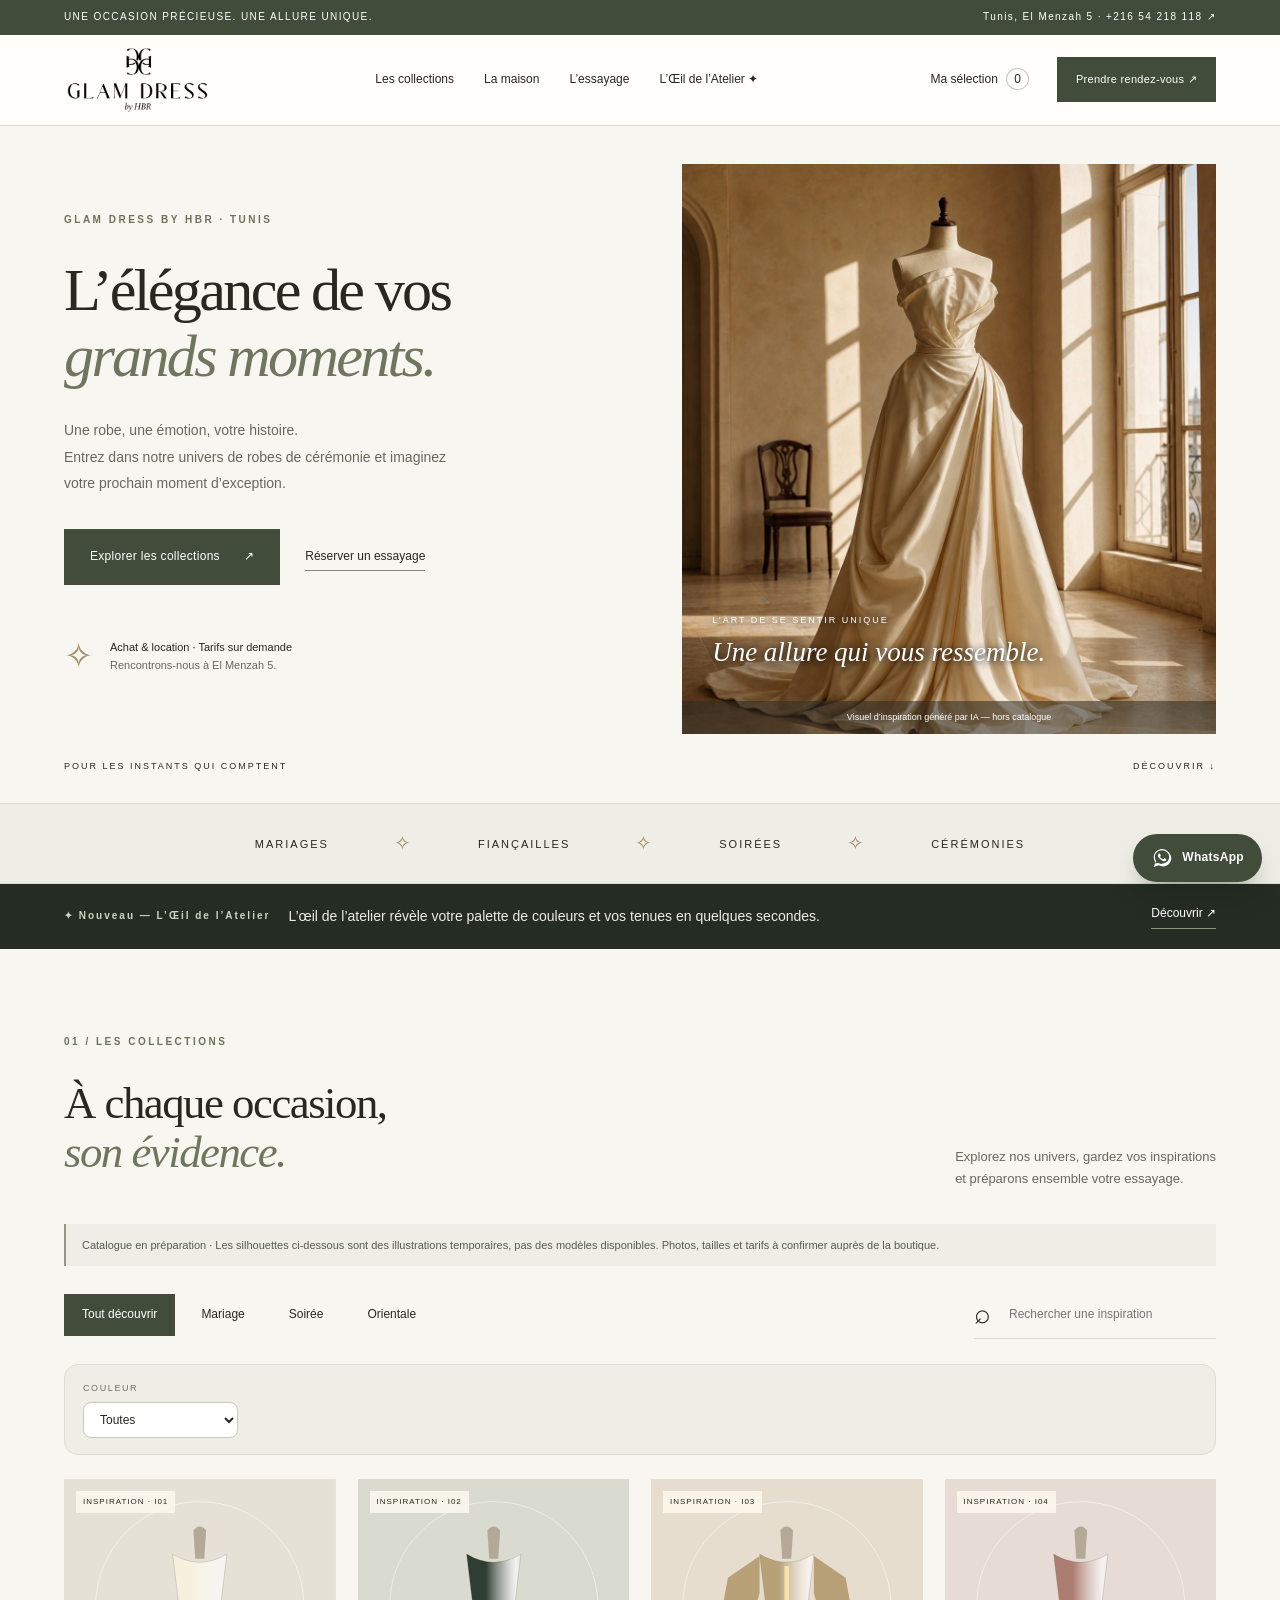
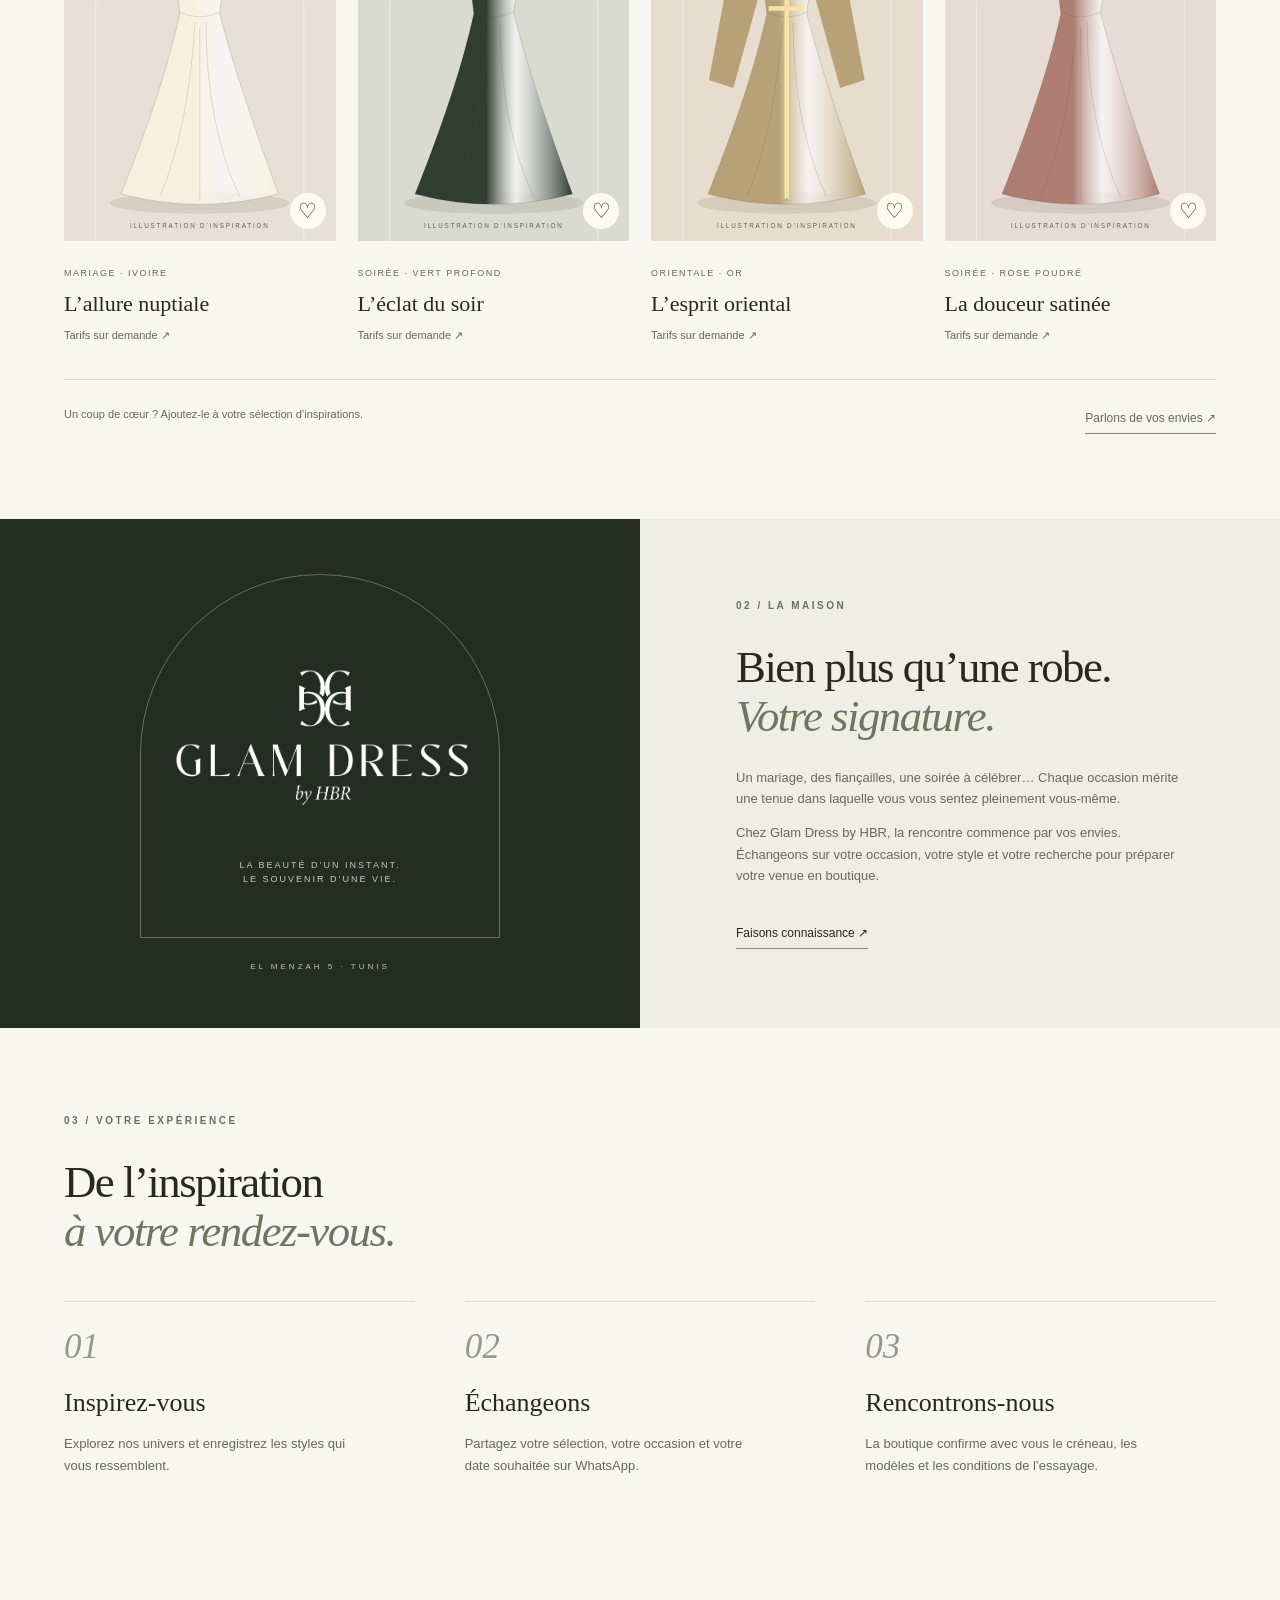
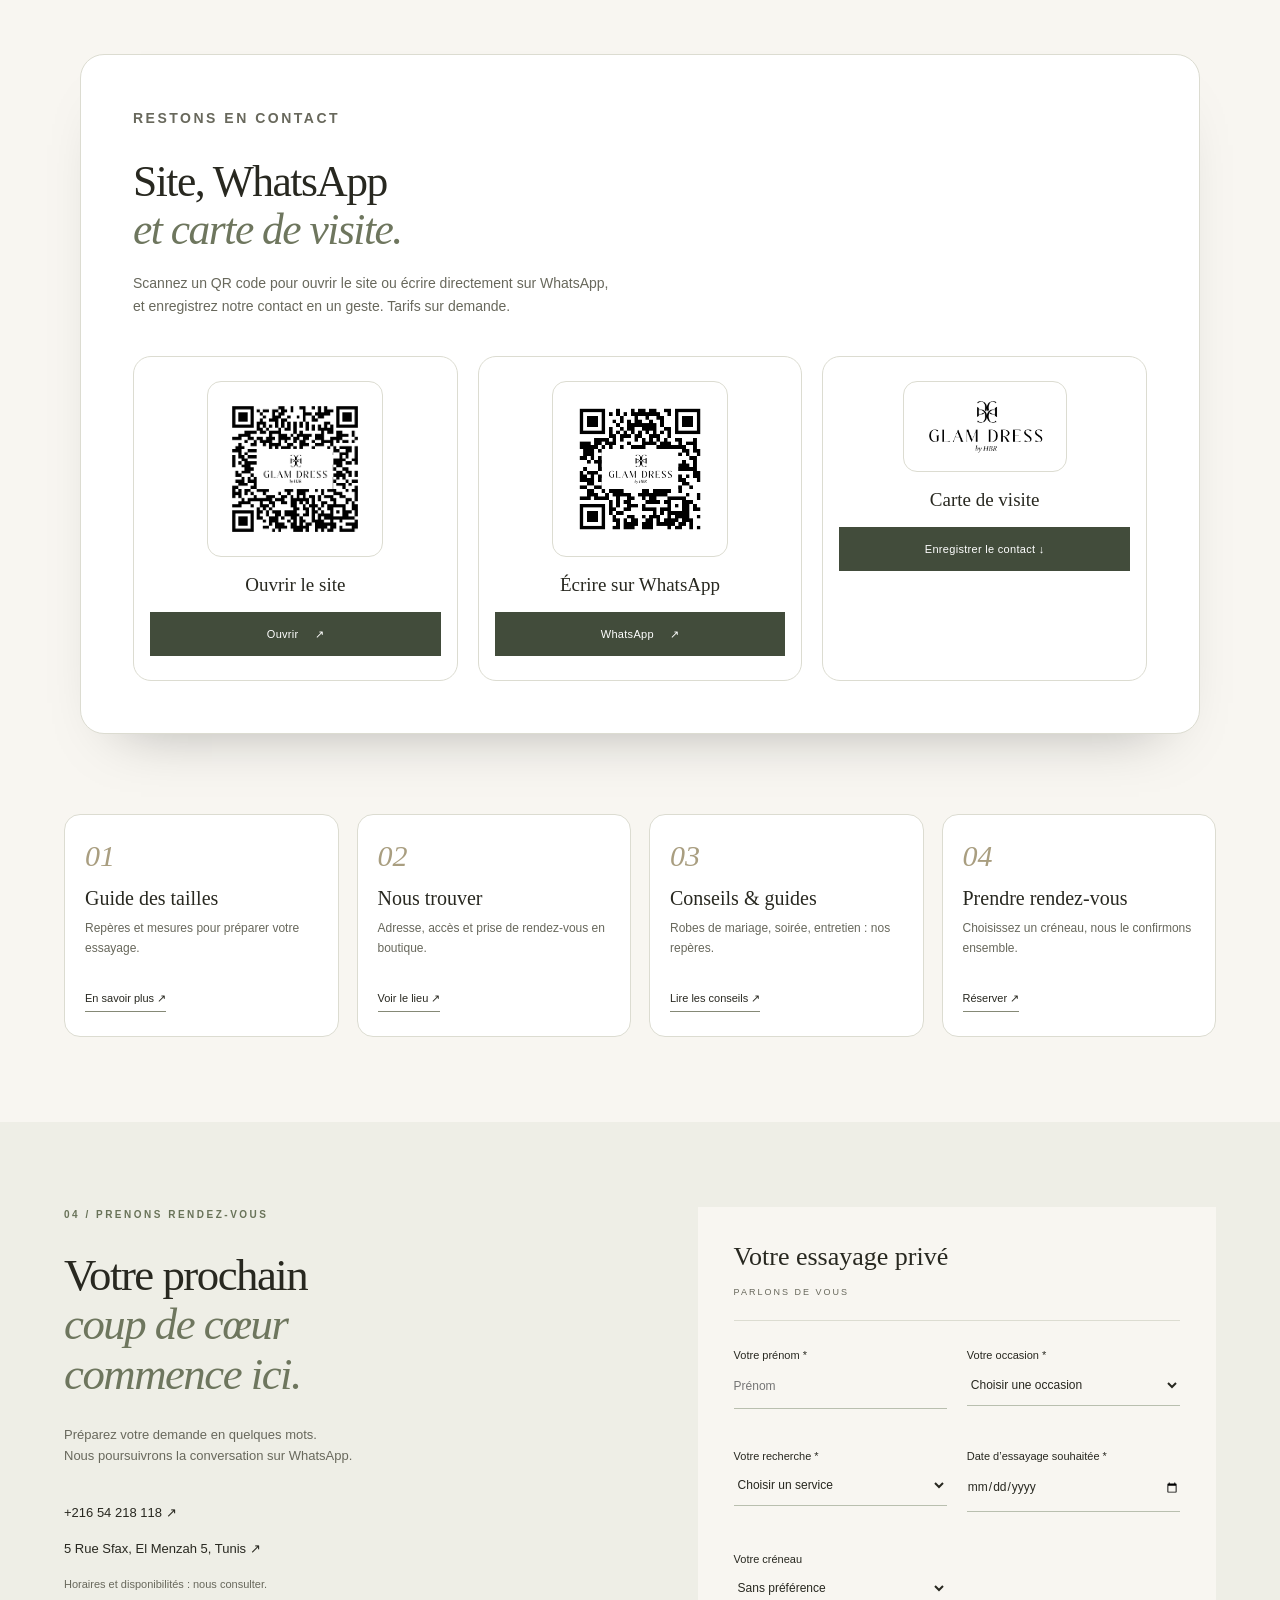
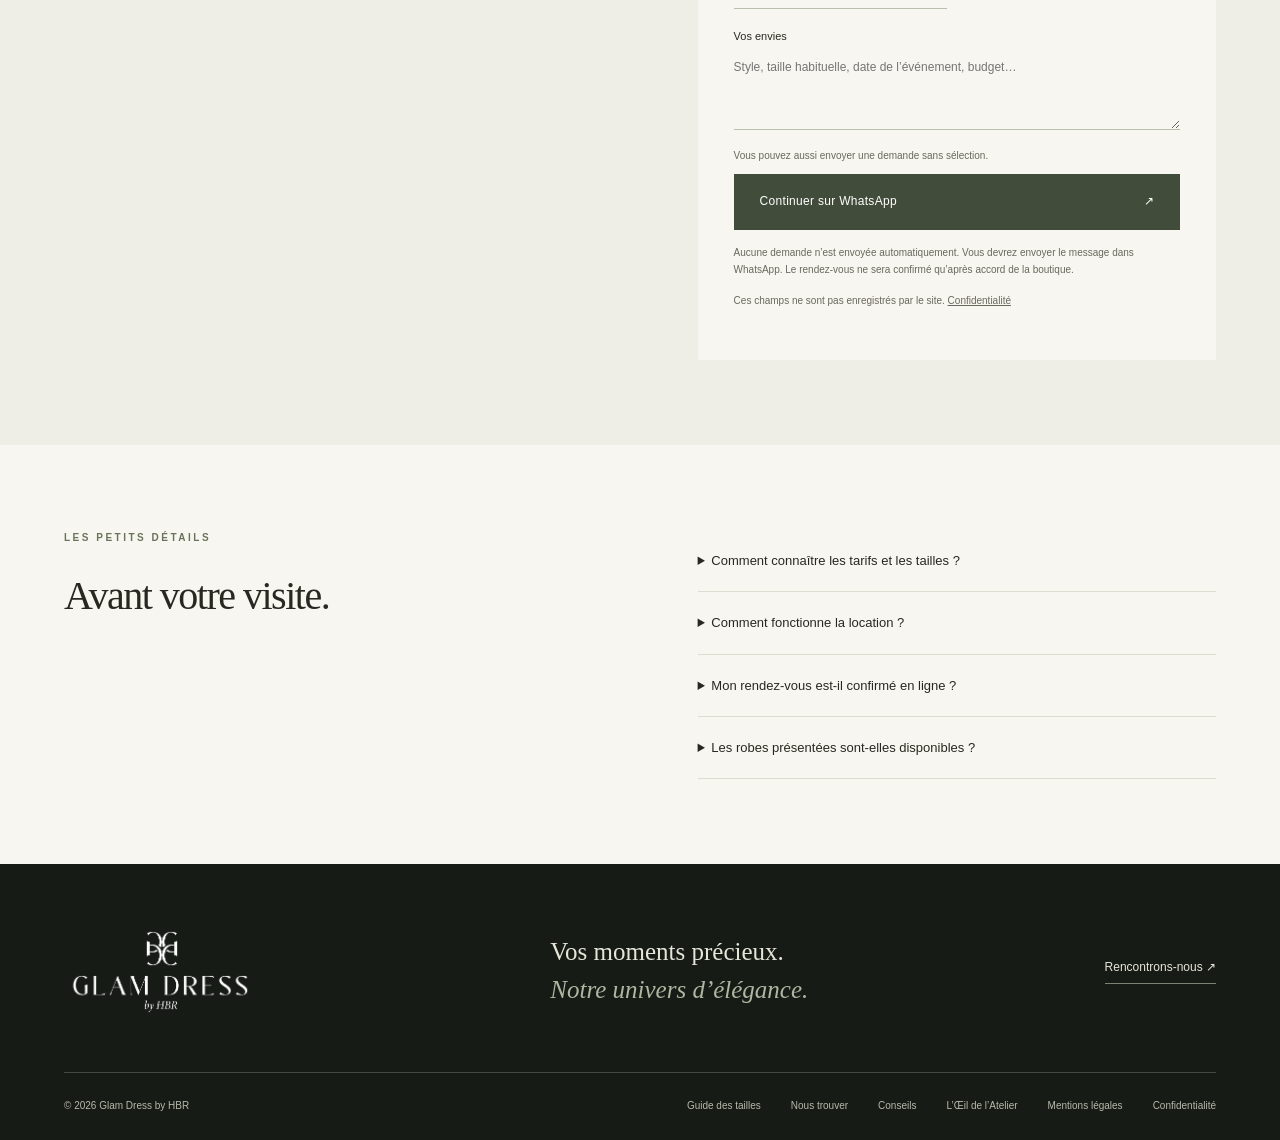
==== commit bf4f3ba8: "Étape A : socle technique, SEO local et partage de sélection - catalog.js : source unique du catalog" ====
--- a/index.html
+++ b/index.html
@@ -1,10 +1,10 @@
 <!doctype html>
-<html lang="fr"><head><meta charset="utf-8"><meta name="viewport" content="width=device-width,initial-scale=1"><link rel="icon" type="image/svg+xml" href="assets/favicon.svg"><meta property="og:site_name" content="Glam Dress by HBR"><meta property="og:url" content="https://aymenessouyah.github.io/GlamDressByHBR/"><meta property="og:locale" content="fr_FR"><meta name="twitter:card" content="summary_large_image"><meta name="twitter:image" content="https://aymenessouyah.github.io/GlamDressByHBR/assets/editorial.jpg"><title>Glam Dress by HBR — Robes & essayages à El Menzah 5, Tunis</title><meta name="description" content="Découvrez l’univers Glam Dress by HBR à El Menzah 5, Tunis. Robes de cérémonie, achat et location : préparez votre sélection et demandez un essayage via WhatsApp."><meta property="og:title" content="Glam Dress by HBR — L’élégance de vos grands moments"><meta property="og:description" content="Préparez votre essayage à El Menzah 5, Tunis."><meta property="og:type" content="website"><meta property="og:image" content="https://aymenessouyah.github.io/GlamDressByHBR/assets/editorial.jpg"><meta name="theme-color" content="#f8f6f1"><link rel="stylesheet" href="style.css"><script type="application/ld+json">{"@context":"https://schema.org","@type":"ClothingStore","name":"Glam Dress by HBR","telephone":"+21654218118","address":{"@type":"PostalAddress","streetAddress":"5 Rue Sfax, El Menzah 5","addressLocality":"Tunis","addressCountry":"TN"}}</script><script src="app.js" defer></script><script src="assets/wa-float.js" defer></script></head>
+<html lang="fr"><head><meta charset="utf-8"><meta name="viewport" content="width=device-width,initial-scale=1"><link rel="icon" type="image/svg+xml" href="assets/favicon.svg"><meta property="og:site_name" content="Glam Dress by HBR"><meta property="og:url" content="https://aymenessouyah.github.io/GlamDressByHBR/"><meta property="og:locale" content="fr_FR"><meta name="twitter:card" content="summary_large_image"><meta name="twitter:image" content="https://aymenessouyah.github.io/GlamDressByHBR/assets/editorial.jpg"><title>Glam Dress by HBR — Robes & essayages à El Menzah 5, Tunis</title><meta name="description" content="Découvrez l’univers Glam Dress by HBR à El Menzah 5, Tunis. Robes de cérémonie, achat et location : préparez votre sélection et demandez un essayage via WhatsApp."><meta property="og:title" content="Glam Dress by HBR — L’élégance de vos grands moments"><meta property="og:description" content="Préparez votre essayage à El Menzah 5, Tunis."><meta property="og:type" content="website"><meta property="og:image" content="https://aymenessouyah.github.io/GlamDressByHBR/assets/editorial.jpg"><meta name="theme-color" content="#f8f6f1"><link rel="canonical" href="https://aymenessouyah.github.io/GlamDressByHBR/"><link rel="manifest" href="manifest.webmanifest"><link rel="apple-touch-icon" href="assets/apple-touch-icon.png"><link rel="stylesheet" href="style.css"><script type="application/ld+json">{"@context":"https://schema.org","@type":"ClothingStore","@id":"https://aymenessouyah.github.io/GlamDressByHBR/#boutique","name":"Glam Dress by HBR","url":"https://aymenessouyah.github.io/GlamDressByHBR/","image":"https://aymenessouyah.github.io/GlamDressByHBR/assets/editorial.jpg","logo":"https://aymenessouyah.github.io/GlamDressByHBR/assets/logo-dark.png","description":"Boutique de robes de cérémonie à El Menzah 5, Tunis : mariage, fiançailles, soirée et tenues orientales, à l’achat ou à la location, sur rendez-vous.","telephone":"+21654218118","currenciesAccepted":"TND","priceRange":"Tarifs sur demande","address":{"@type":"PostalAddress","streetAddress":"5 Rue Sfax, El Menzah 5","addressLocality":"Tunis","addressRegion":"Tunis","addressCountry":"TN"},"areaServed":{"@type":"City","name":"Tunis"},"hasMap":"https://www.google.com/maps/search/?api=1&query=5+Rue+Sfax+El+Menzah+5+Tunis","makesOffer":[{"@type":"Offer","itemOffered":{"@type":"Service","name":"Essayage de robes de mariée et de cérémonie"}},{"@type":"Offer","itemOffered":{"@type":"Service","name":"Location de robes de cérémonie"}}]}</script><script type="application/ld+json">{"@context":"https://schema.org","@type":"FAQPage","mainEntity":[{"@type":"Question","name":"Comment connaître les tarifs et les tailles ?","acceptedAnswer":{"@type":"Answer","text":"Les tarifs sont sur demande. Contactez la boutique pour connaître les modèles réels, les tailles, les prix en dinars tunisiens et les disponibilités."}},{"@type":"Question","name":"Comment fonctionne la location ?","acceptedAnswer":{"@type":"Answer","text":"La durée, le tarif, la caution éventuelle, le nettoyage et les modalités de retour sont à confirmer avec la boutique avant tout engagement. Aucune location n’est conclue sur ce site."}},{"@type":"Question","name":"Mon rendez-vous est-il confirmé en ligne ?","acceptedAnswer":{"@type":"Answer","text":"Non. Le site prépare un message WhatsApp. Envoyez-le, puis attendez la confirmation de la boutique pour votre créneau."}},{"@type":"Question","name":"Les robes présentées sont-elles disponibles ?","acceptedAnswer":{"@type":"Answer","text":"Cette version présente des inspirations illustrées. Elles ne constituent pas un inventaire. Demandez à la boutique les photos et disponibilités des modèles réels."}}]}</script><script src="catalog.js" defer></script><script src="app.js" defer></script><script src="assets/wa-float.js" defer></script></head>
 <body><a class="skip" href="#main">Aller au contenu</a><div class="topbar"><span>UNE OCCASION PRÉCIEUSE. UNE ALLURE UNIQUE.</span><a href="tel:+21654218118">Tunis, El Menzah 5 · +216 54 218 118 ↗</a></div><header><a class="brand" href="#" aria-label="Glam Dress by HBR — accueil"><img src="assets/logo-dark.png" width="210" height="95" alt="Glam Dress by HBR"></a><nav id="nav" aria-label="Navigation principale"><a href="#collection">Les collections</a><a href="#maison">La maison</a><a href="#experience">L’essayage</a><a href="styliste-ia.html">L’Œil de l’Atelier ✦</a></nav><div class="nav-actions"><button class="selection-btn" id="openSelection">Ma sélection <span id="count">0</span></button><a class="button small" href="#contact">Prendre rendez-vous ↗</a><button id="menu" aria-label="Ouvrir le menu" aria-expanded="false" aria-controls="nav">☰</button></div></header>
 <main id="main"><section class="hero"><div class="hero-copy"><p class="eyebrow">GLAM DRESS BY HBR · TUNIS</p><h1>L’élégance de vos<br><em>grands moments.</em></h1><p class="intro">Une robe, une émotion, votre histoire.<br>Entrez dans notre univers de robes de cérémonie et imaginez votre prochain moment d’exception.</p><div class="hero-actions"><a class="button" href="#collection">Explorer les collections <span>↗</span></a><a class="text-link" href="#contact">Réserver un essayage</a></div><div class="hero-note"><span class="star">✧</span><p>Achat & location · Tarifs sur demande<br><span>Rencontrons-nous à El Menzah 5.</span></p></div></div><div class="hero-image"><img src="assets/editorial.jpg" alt="Inspiration : robe ivoire sur un mannequin dans un atelier ensoleillé" width="1024" height="1280" fetchpriority="high"><div class="image-label"><span>L’ART DE SE SENTIR UNIQUE</span><i>Une allure qui vous ressemble.</i></div><small>Visuel d’inspiration généré par IA — hors catalogue</small></div><div class="hero-bottom"><span>POUR LES INSTANTS QUI COMPTENT</span><a href="#collection">DÉCOUVRIR ↓</a></div></section>
 <div class="ribbon"><span>MARIAGES</span><b>✧</b><span>FIANÇAILLES</span><b>✧</b><span>SOIRÉES</span><b>✧</b><span>CÉRÉMONIES</span></div>
 <a class="sty-teaser" href="styliste-ia.html"><span>✦ Nouveau — L’Œil de l’Atelier</span> L’œil de l’atelier révèle votre palette de couleurs et vos tenues en quelques secondes. <b>Découvrir ↗</b></a>
-<section class="section" id="collection"><div class="section-heading"><div><p class="eyebrow">01 / LES COLLECTIONS</p><h2>À chaque occasion,<br><em>son évidence.</em></h2></div><p>Explorez nos univers, gardez vos inspirations<br>et préparons ensemble votre essayage.</p></div><div class="notice">Catalogue en préparation · Les silhouettes ci-dessous sont des illustrations temporaires, pas des modèles disponibles. Photos, tailles et tarifs à confirmer auprès de la boutique.</div><div class="catalog-tools"><div class="filters" role="group" aria-label="Filtrer les inspirations"><button class="active" data-filter="Tous" aria-pressed="true">Tout découvrir</button><button data-filter="Mariage" aria-pressed="false">Mariage</button><button data-filter="Soirée" aria-pressed="false">Soirée</button><button data-filter="Orientale" aria-pressed="false">Orientale</button></div><label class="search"><span aria-hidden="true">⌕</span><input id="search" type="search" placeholder="Rechercher une inspiration" aria-label="Rechercher une inspiration"></label></div><p class="sr-only" id="results" aria-live="polite"></p><div class="products" id="products"></div><p class="empty" id="noResults" hidden>Aucune inspiration trouvée. Essayez un autre mot ou une autre catégorie.</p><div class="catalog-foot"><span>Un coup de cœur ? Ajoutez-le à votre sélection d’inspirations.</span><a class="text-link" href="#contact">Parlons de vos envies ↗</a></div></section>
+<section class="section" id="collection"><div class="section-heading"><div><p class="eyebrow">01 / LES COLLECTIONS</p><h2>À chaque occasion,<br><em>son évidence.</em></h2></div><p>Explorez nos univers, gardez vos inspirations<br>et préparons ensemble votre essayage.</p></div><div class="notice">Catalogue en préparation · Les silhouettes ci-dessous sont des illustrations temporaires, pas des modèles disponibles. Photos, tailles et tarifs à confirmer auprès de la boutique.</div><div class="catalog-tools"><div class="filters" role="group" aria-label="Filtrer les inspirations"><button class="active" data-filter="Tous" aria-pressed="true">Tout découvrir</button><button data-filter="Mariage" aria-pressed="false">Mariage</button><button data-filter="Soirée" aria-pressed="false">Soirée</button><button data-filter="Orientale" aria-pressed="false">Orientale</button></div><label class="search"><span aria-hidden="true">⌕</span><input id="search" type="search" placeholder="Rechercher une inspiration" aria-label="Rechercher une inspiration"></label></div><div class="filters-advanced" id="advancedFilters" hidden></div><p class="sr-only" id="results" aria-live="polite"></p><div class="products" id="products"></div><p class="empty" id="noResults" hidden>Aucune inspiration trouvée. Essayez un autre mot ou une autre catégorie.</p><div class="catalog-foot"><span>Un coup de cœur ? Ajoutez-le à votre sélection d’inspirations.</span><a class="text-link" href="#contact">Parlons de vos envies ↗</a></div></section>
 <section class="maison" id="maison"><div class="maison-art"><div class="arch"><img src="assets/logo-light.png" width="360" height="163" alt="Glam Dress by HBR, version claire"><span>LA BEAUTÉ D’UN INSTANT.<br>LE SOUVENIR D’UNE VIE.</span></div><small>EL MENZAH 5 · TUNIS</small></div><div class="maison-copy"><p class="eyebrow">02 / LA MAISON</p><h2>Bien plus qu’une robe.<br><em>Votre signature.</em></h2><p>Un mariage, des fiançailles, une soirée à célébrer… Chaque occasion mérite une tenue dans laquelle vous vous sentez pleinement vous-même.</p><p>Chez Glam Dress by HBR, la rencontre commence par vos envies. Échangeons sur votre occasion, votre style et votre recherche pour préparer votre venue en boutique.</p><a class="text-link" href="#contact">Faisons connaissance ↗</a></div></section>
 <section class="section" id="experience"><p class="eyebrow">03 / VOTRE EXPÉRIENCE</p><h2>De l’inspiration<br><em>à votre rendez-vous.</em></h2><div class="steps"><article><span>01</span><h3>Inspirez-vous</h3><p>Explorez nos univers et enregistrez les styles qui vous ressemblent.</p></article><article><span>02</span><h3>Échangeons</h3><p>Partagez votre sélection, votre occasion et votre date souhaitée sur WhatsApp.</p></article><article><span>03</span><h3>Rencontrons-nous</h3><p>La boutique confirme avec vous le créneau, les modèles et les conditions de l’essayage.</p></article></div></section>
 <section class="qr-panel" id="qr"><div class="qr-card"><div class="qr-head"><p class="eyebrow">RESTONS EN CONTACT</p><h2>Site, WhatsApp<br><em>et carte de visite.</em></h2><p>Scannez un QR code pour ouvrir le site ou écrire directement sur WhatsApp, et enregistrez notre contact en un geste. Tarifs sur demande.</p></div><div class="qr-grid"><article class="qr-tile"><div class="qr-tile-img"><img src="assets/qr-glamdress.png" width="150" height="150" loading="lazy" alt="QR code vers le site Glam Dress by HBR"></div><h3>Ouvrir le site</h3><a class="button small" href="https://aymenessouyah.github.io/GlamDressByHBR/">Ouvrir <span>↗</span></a></article><article class="qr-tile"><div class="qr-tile-img"><img src="assets/qr-whatsapp.png" width="150" height="150" loading="lazy" alt="QR code vers WhatsApp Glam Dress by HBR"></div><h3>Écrire sur WhatsApp</h3><a class="button small" href="https://wa.me/21654218118" target="_blank" rel="noopener">WhatsApp <span>↗</span></a></article><article class="qr-tile"><div class="qr-tile-logo"><img src="assets/logo-dark.png" alt="" aria-hidden="true"></div><h3>Carte de visite</h3><a class="button small" href="assets/contact.vcf" download="GlamDressByHBR.vcf">Enregistrer le contact ↓</a></article></div></div></section>
@@ -12,4 +12,4 @@
 <section class="contact section" id="contact"><div><p class="eyebrow">04 / PRENONS RENDEZ-VOUS</p><h2>Votre prochain<br><em>coup de cœur<br>commence ici.</em></h2><p>Préparez votre demande en quelques mots.<br>Nous poursuivrons la conversation sur WhatsApp.</p><address><a href="tel:+21654218118">+216 54 218 118 ↗</a><a href="https://www.google.com/maps/search/?api=1&query=5+Rue+Sfax+El+Menzah+5+Tunis" target="_blank" rel="noopener">5 Rue Sfax, El Menzah 5, Tunis ↗</a><span>Horaires et disponibilités : nous consulter.</span></address></div><form id="booking"><div class="form-top"><h3>Votre essayage privé</h3><span>PARLONS DE VOUS</span></div><div class="form-grid"><label>Votre prénom *<input name="name" required maxlength="70" autocomplete="given-name" placeholder="Prénom"></label><label>Votre occasion *<select name="occasion" required><option value="">Choisir une occasion</option><option>Mariage</option><option>Fiançailles</option><option>Soirée / Gala</option><option>Autre cérémonie</option></select></label><label>Votre recherche *<select name="service" required><option value="">Choisir un service</option><option>Location</option><option>Achat</option><option>Besoin de conseils</option></select></label><label>Date d’essayage souhaitée *<input type="date" name="date" id="date" required></label><label>Votre créneau <select name="creneau"><option value="">Sans préférence</option><option>Matin (10h – 13h)</option><option>Après-midi (14h – 18h)</option><option>Début de soirée (18h – 19h30)</option></select></label></div><label>Vos envies<textarea name="message" rows="3" maxlength="1200" placeholder="Style, taille habituelle, date de l’événement, budget…"></textarea></label><p class="form-selection" id="formSelection">Votre sélection d’inspirations sera jointe à la demande.</p><button class="button" type="submit">Continuer sur WhatsApp <span>↗</span></button><p class="fine">Aucune demande n’est envoyée automatiquement. Vous devrez envoyer le message dans WhatsApp. Le rendez-vous ne sera confirmé qu’après accord de la boutique.</p><p class="fine">Ces champs ne sont pas enregistrés par le site. <a href="confidentialite.html">Confidentialité</a></p><p id="formStatus" role="status"></p></form></section>
 <section class="section faq"><div><p class="eyebrow">LES PETITS DÉTAILS</p><h2>Avant votre visite.</h2></div><div><details><summary>Comment connaître les tarifs et les tailles ?</summary><p>Les tarifs sont sur demande. Contactez la boutique pour connaître les modèles réels, les tailles, les prix en dinars tunisiens et les disponibilités.</p></details><details><summary>Comment fonctionne la location ?</summary><p>La durée, le tarif, la caution éventuelle, le nettoyage et les modalités de retour sont à confirmer avec la boutique avant tout engagement. Aucune location n’est conclue sur ce site.</p></details><details><summary>Mon rendez-vous est-il confirmé en ligne ?</summary><p>Non. Le site prépare un message WhatsApp. Envoyez-le, puis attendez la confirmation de la boutique pour votre créneau.</p></details><details><summary>Les robes présentées sont-elles disponibles ?</summary><p>Cette version présente des inspirations illustrées. Elles ne constituent pas un inventaire. Demandez à la boutique les photos et disponibilités des modèles réels.</p></details></div></section></main>
 <footer><div class="footer-main"><img src="assets/logo-light.png" alt="Glam Dress by HBR" width="250" height="113"><p>Vos moments précieux.<br><i>Notre univers d’élégance.</i></p><a href="#contact">Rencontrons-nous ↗</a></div><div class="footer-bottom"><span>© <span id="year"></span> Glam Dress by HBR</span><div><a href="tailles.html">Guide des tailles</a><a href="nous-trouver.html">Nous trouver</a><a href="blog.html">Conseils</a><a href="styliste-ia.html">L’Œil de l’Atelier</a><a href="mentions-legales.html">Mentions légales</a><a href="confidentialite.html">Confidentialité</a></div></div></footer>
-<dialog id="selection"><div class="dialog-heading"><div><p class="eyebrow">VOS INSPIRATIONS</p><h2>Ma sélection</h2></div><button class="close" aria-label="Fermer la sélection" data-close>×</button></div><p>Une liste d’envies pour guider votre échange, sans réservation ni engagement.</p><div id="selectedItems"></div><button class="button" id="selectionContact">Préparer mon essayage ↗</button><button class="text-link" id="clear">Vider ma sélection</button></dialog><dialog id="product"><button class="close" data-close aria-label="Fermer la fiche">×</button><div id="productContent"></div></dialog><div class="toast" id="toast" role="status"></div><script src="assets/ui.js"></script><script src="assets/protect.js"></script></body></html>+<dialog id="selection"><div class="dialog-heading"><div><p class="eyebrow">VOS INSPIRATIONS</p><h2>Ma sélection</h2></div><button class="close" aria-label="Fermer la sélection" data-close>×</button></div><p>Une liste d’envies pour guider votre échange, sans réservation ni engagement. Quatre inspirations au maximum.</p><div id="selectedItems"></div><button class="button secondary" id="shareSelection" type="button" hidden>Partager ma sélection ↗</button><button class="button" id="selectionContact">Préparer mon essayage ↗</button><button class="text-link" id="clear">Vider ma sélection</button></dialog><dialog id="product"><button class="close" data-close aria-label="Fermer la fiche">×</button><div id="productContent"></div></dialog><div class="toast" id="toast" role="status"></div><script src="assets/ui.js"></script><script src="assets/protect.js"></script></body></html>
--- a/style.css
+++ b/style.css
@@ -152,3 +152,50 @@
 .res-note h3{font-size:20px;margin-bottom:10px}
 .res-note p{font-size:13px;color:#585d4d;font-style:italic;line-height:1.75;margin:0}
 .tip.acc{font-style:normal;color:#79806d;margin-top:11px;padding-top:11px;border-top:1px dashed var(--line)}
+
+/* ── Filtres avancés du catalogue ── */
+.filters-advanced{display:flex;flex-wrap:wrap;align-items:flex-end;gap:18px;padding:16px 18px;margin:0 0 24px;background:#eeeee6;border:1px solid var(--line);border-radius:14px}
+.adv-field{display:flex;flex-direction:column;gap:7px;font-size:9px;letter-spacing:1.6px;color:#697359;text-transform:uppercase;min-width:155px}
+.adv-field select{border:1px solid #c8c9bc;background:#fff;border-radius:8px;padding:9px 12px;font-size:12px;letter-spacing:0;text-transform:none;color:var(--ink);width:100%}
+.adv-reset{margin-left:auto;text-transform:none;letter-spacing:0}
+@media(max-width:720px){.filters-advanced{gap:12px;padding:14px}.adv-field{flex:1 1 130px;min-width:0}.adv-reset{margin-left:0}}
+
+/* ── Fiche produit : informations factuelles ── */
+.product-facts{display:grid;gap:11px;margin:22px 0;padding:16px 0;border-block:1px solid var(--line)}
+.product-facts>div{display:flex;justify-content:space-between;gap:16px;font-size:12px}
+.product-facts dt{color:var(--muted)}
+.product-facts dd{margin:0;text-align:right}
+
+/* ── Bouton secondaire ── */
+.button.secondary{background:transparent;color:var(--olive);justify-content:center;gap:12px;width:100%;margin-bottom:14px}
+.button.secondary:hover{background:#e8ebe0;color:var(--olive)}
+
+/* ── Calculateur de taille (guide des tailles) ── */
+.calc{display:grid;grid-template-columns:repeat(3,1fr);gap:16px;margin:18px 0 12px}
+.calc label{display:block;font-size:11px;color:var(--muted)}
+.calc input{display:block;width:100%;border:0;border-bottom:1px solid #b9bfaf;background:transparent;border-radius:0;padding:10px 0;font-size:14px;color:var(--ink);margin-top:6px}
+.calc-actions{display:flex;flex-wrap:wrap;align-items:center;gap:16px;margin-top:18px}
+.calc-out{margin-top:20px;padding:18px 20px;border:1px solid var(--line);border-radius:14px;background:#fff}
+.calc-out:empty{display:none}
+.calc-out h3{font-size:20px;margin-bottom:8px}
+.calc-out p{font-size:12px;color:var(--muted);margin:0}
+.calc-out .size-badge{display:inline-flex;align-items:center;justify-content:center;min-width:66px;padding:8px 16px;border-radius:40px;background:var(--olive);color:#fff;font-size:22px;font-family:Georgia,serif;margin-bottom:12px}
+.calc-out .calc-link{display:inline-block;margin-top:12px;font-size:12px;border-bottom:1px solid #858976}
+@media(max-width:600px){.calc{grid-template-columns:1fr;gap:12px}}
+
+/* ── Pages articles ── */
+.breadcrumb{font-size:11px;color:var(--muted);margin-bottom:26px}
+.breadcrumb a{text-decoration:underline}
+.post-meta{font-size:10px;letter-spacing:1.6px;text-transform:uppercase;color:#7c8471;margin-bottom:18px}
+.post-nav{display:flex;flex-wrap:wrap;gap:18px;justify-content:space-between;margin-top:10px;font-size:12px}
+.post h3{font-size:22px;margin:26px 0 10px}
+.post-tip{margin-top:24px;padding:16px 18px;border-left:2px solid var(--gold);background:#fbf9f3;font-size:12px;color:#585d4d;border-radius:0 10px 10px 0}
+
+/* ── Page 404 ── */
+.nf{max-width:760px;margin:auto;padding:70px 5% 90px;text-align:center}
+.nf .nf-code{font:italic 92px/1 Georgia,serif;color:#b9bfae;margin:0 0 6px}
+.nf h1{font-size:clamp(30px,4vw,46px)}
+.nf p{color:var(--muted);font-size:14px;max-width:46ch;margin:0 auto 30px}
+.nf-actions{display:flex;flex-wrap:wrap;gap:14px;justify-content:center}
+.nf-links{display:flex;flex-wrap:wrap;gap:22px;justify-content:center;margin-top:40px;border-top:1px solid var(--line);padding-top:26px;font-size:12px}
+.nf-links a{text-decoration:underline}
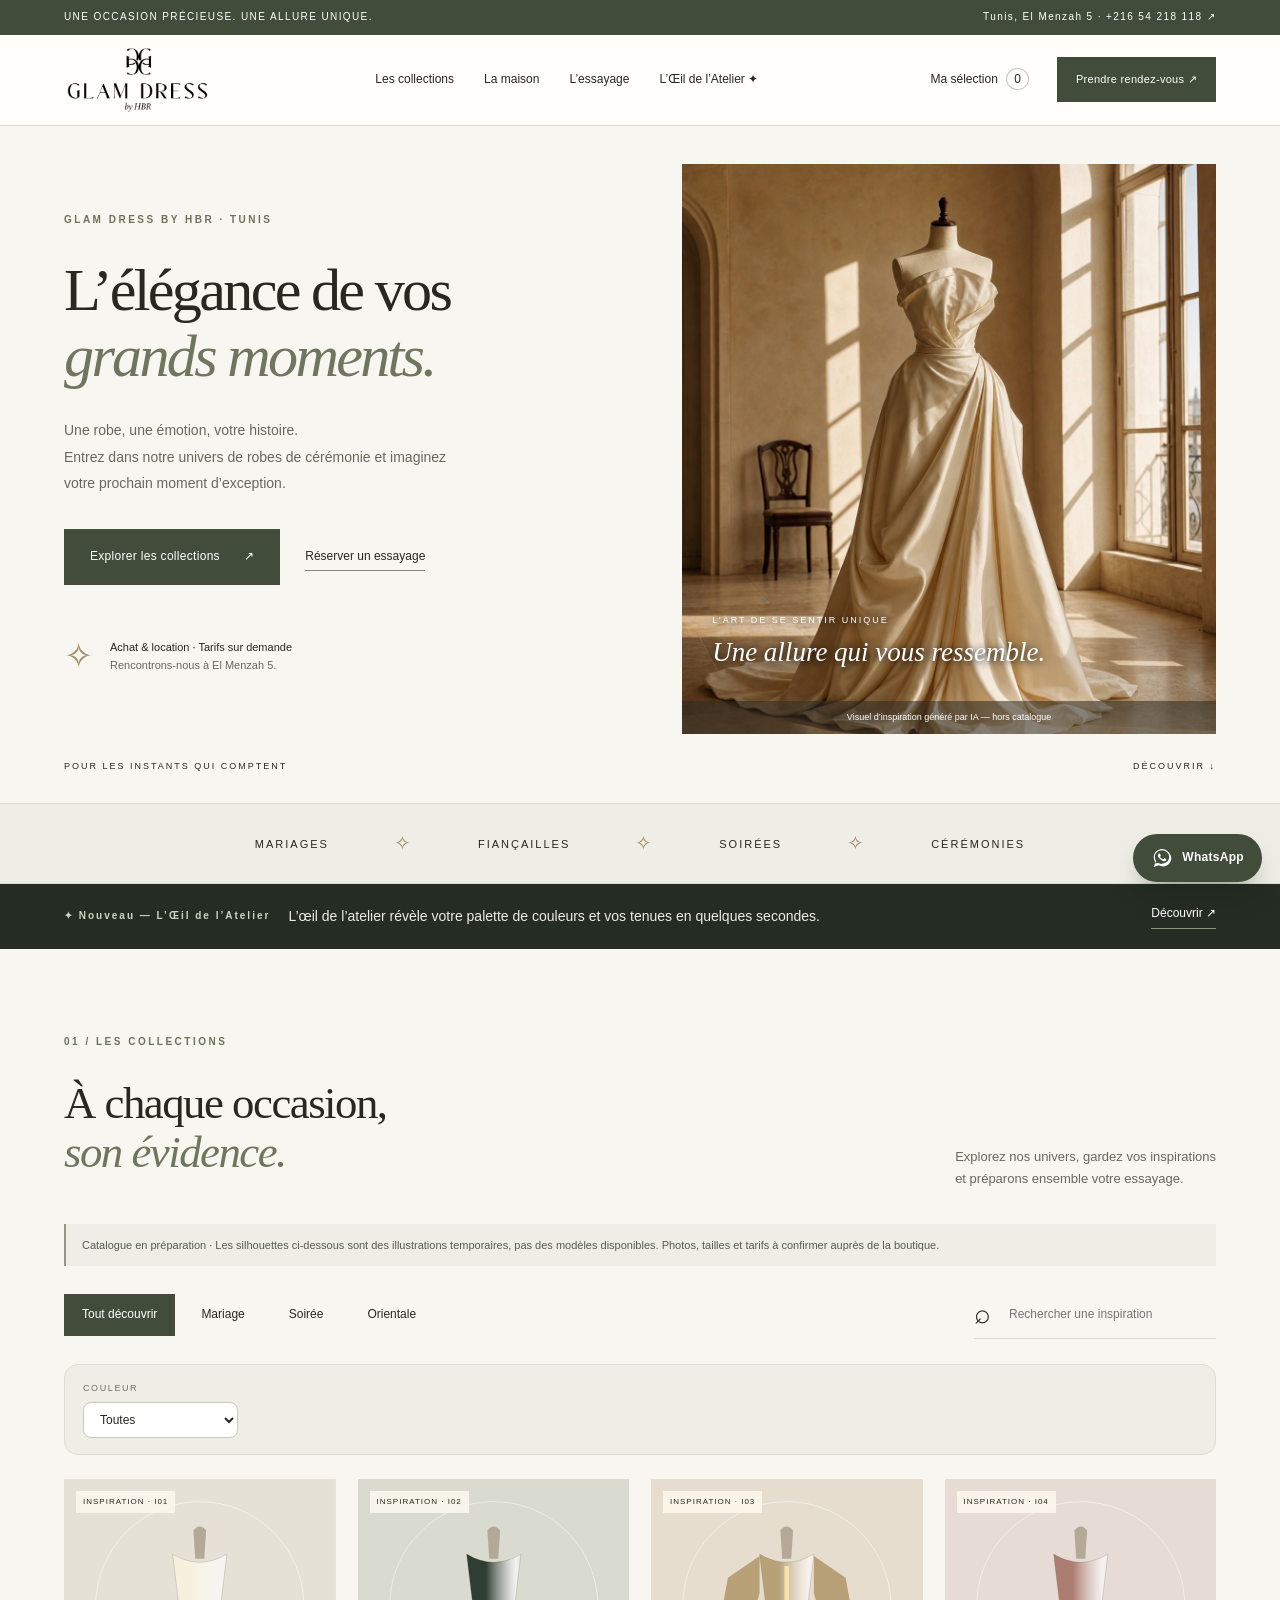
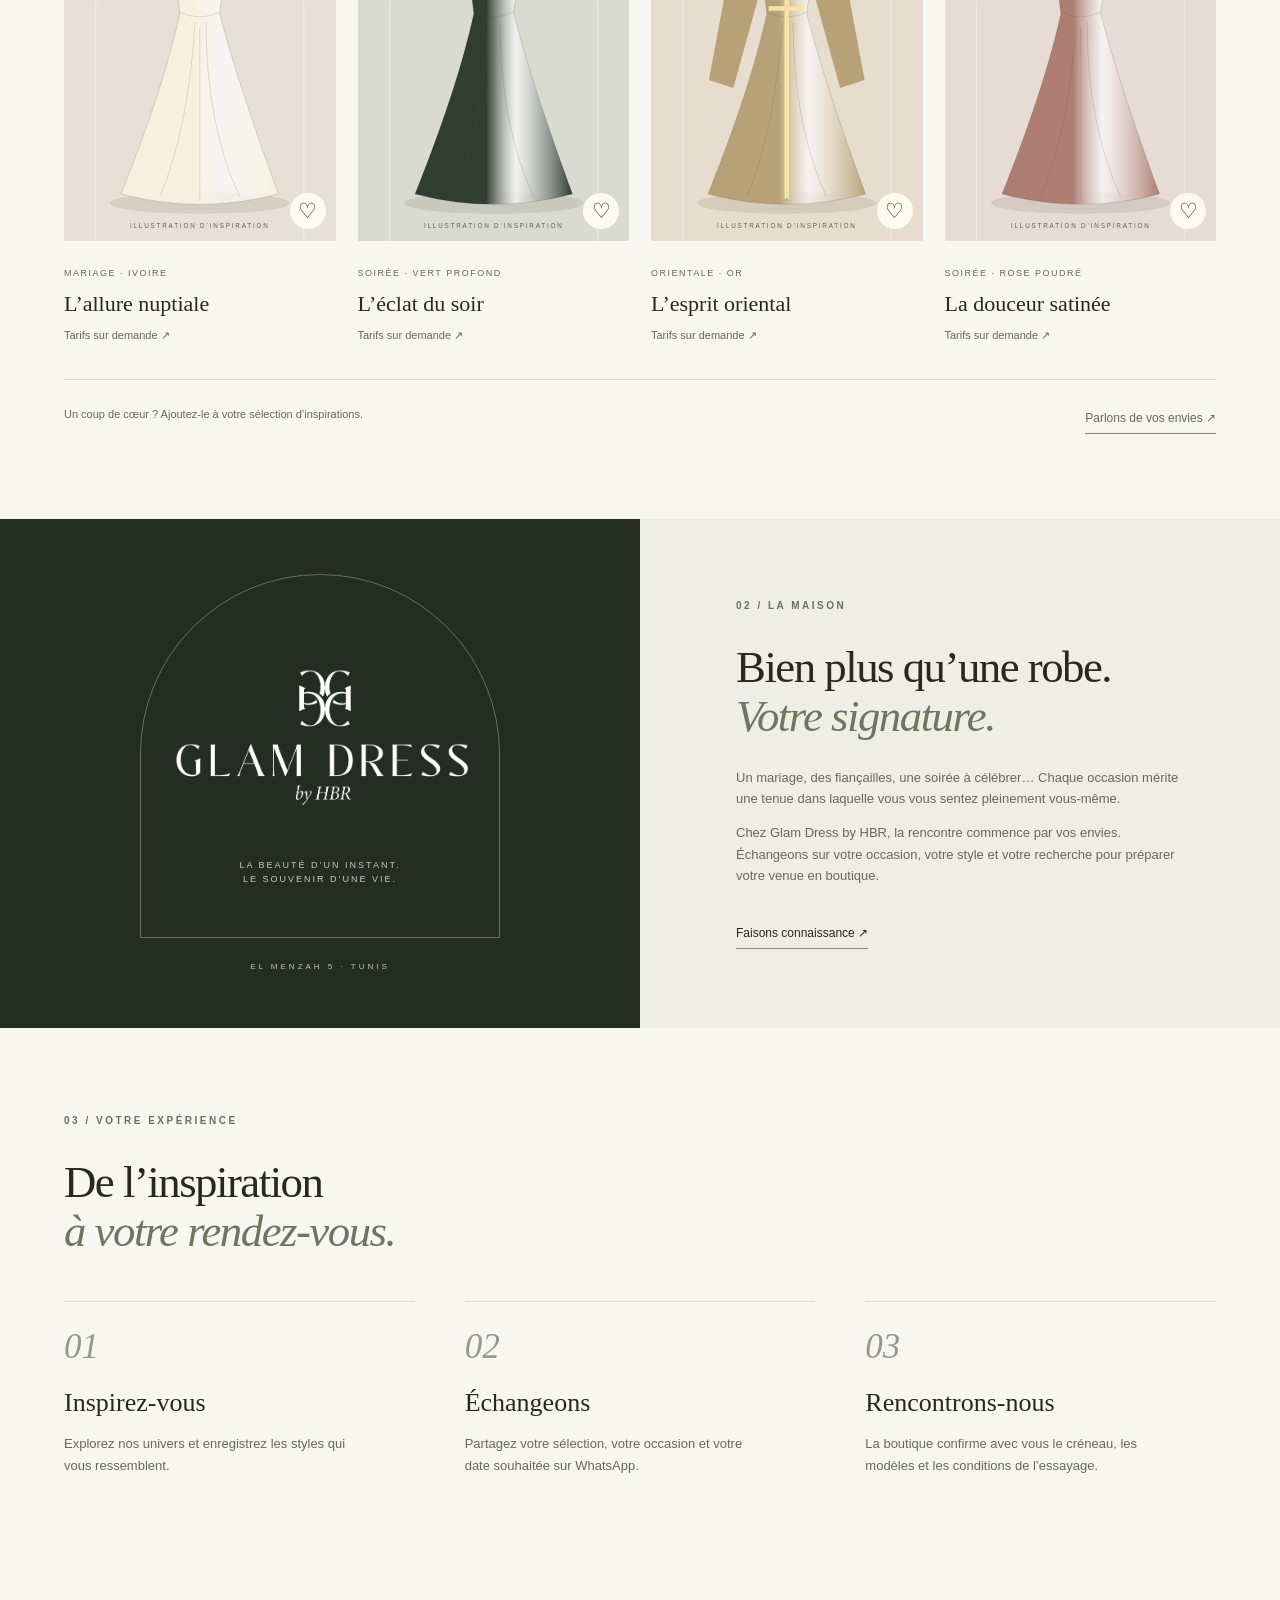
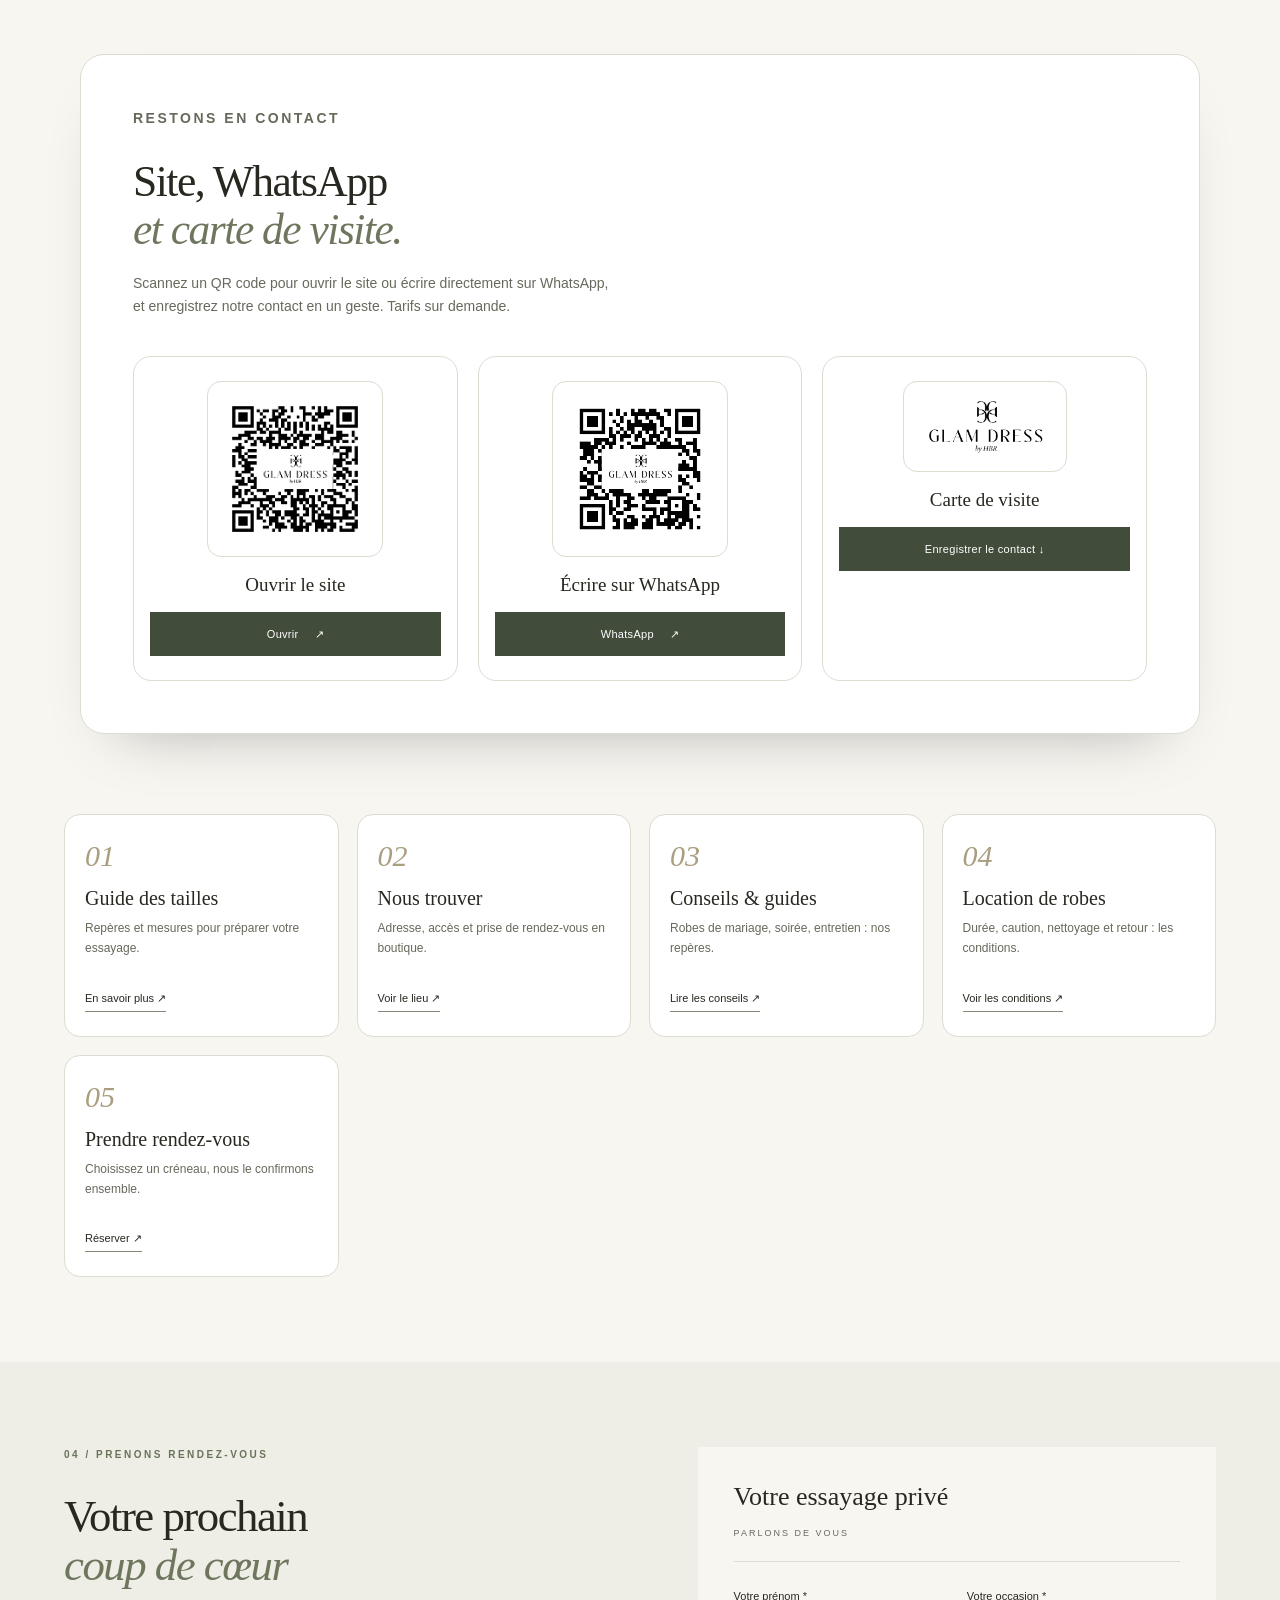
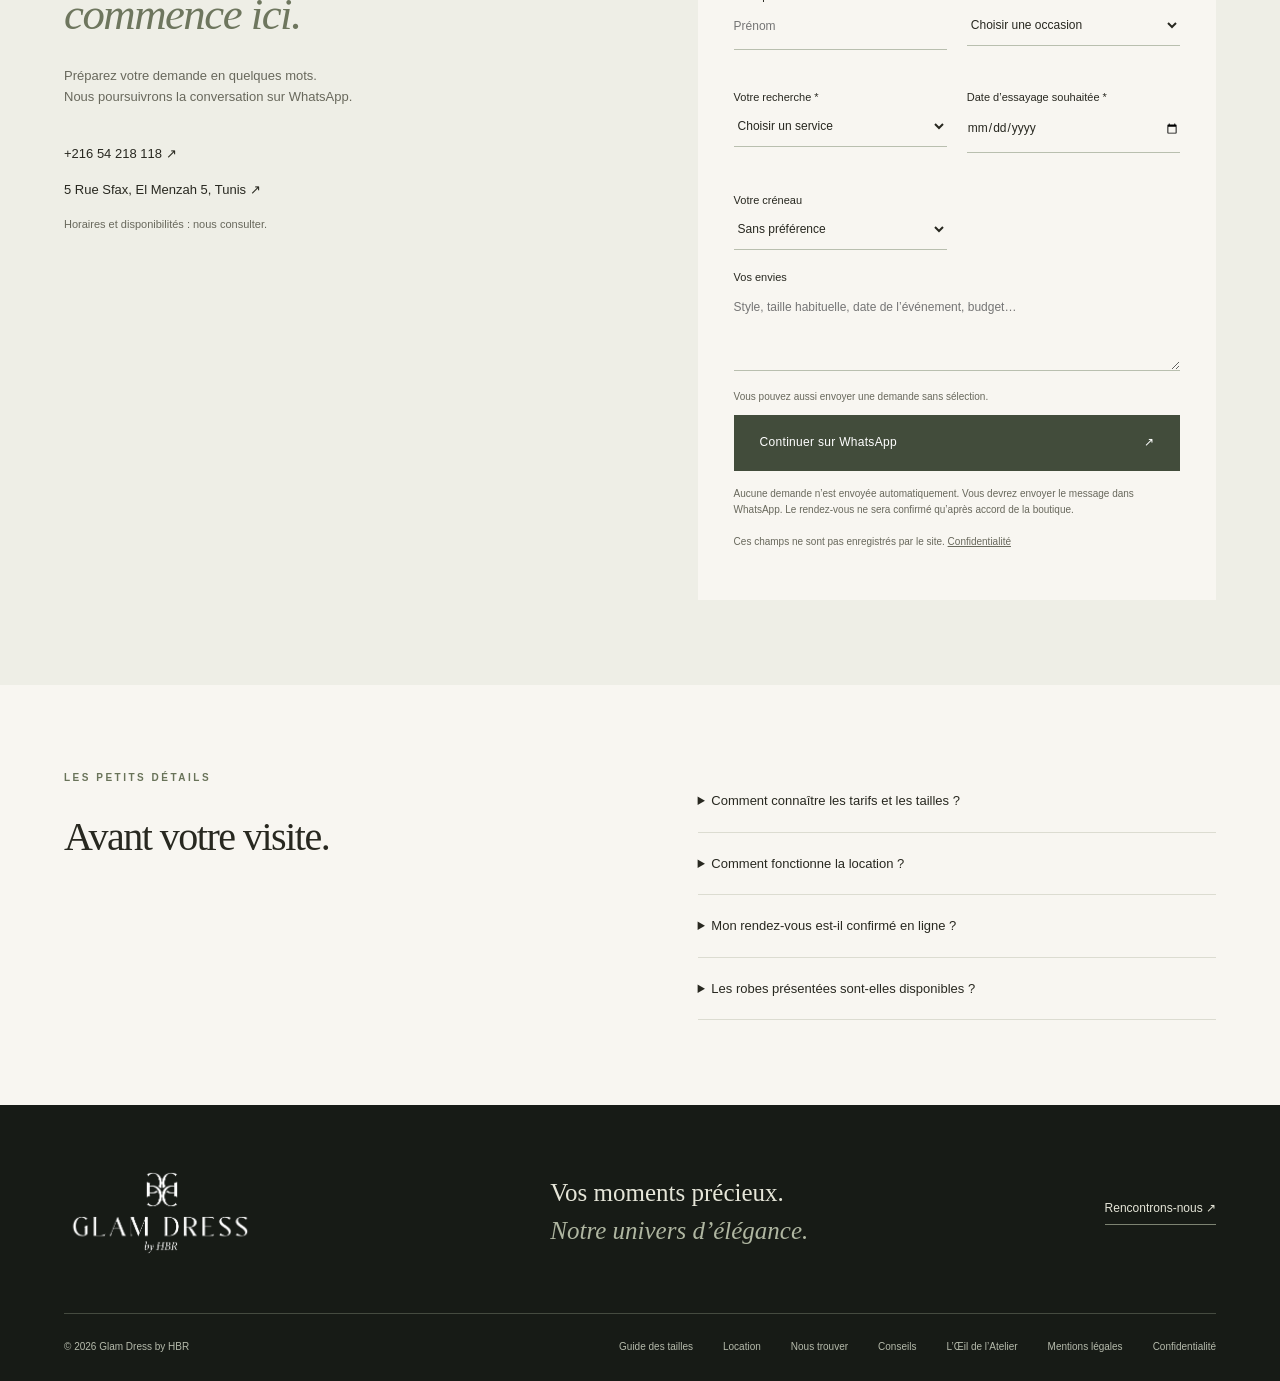
==== commit c252677f: "Étape B : mécanique prête pour les informations de la boutique - assets/boutique.js : fichier unique" ====
--- a/index.html
+++ b/index.html
@@ -4,12 +4,14 @@
 <main id="main"><section class="hero"><div class="hero-copy"><p class="eyebrow">GLAM DRESS BY HBR · TUNIS</p><h1>L’élégance de vos<br><em>grands moments.</em></h1><p class="intro">Une robe, une émotion, votre histoire.<br>Entrez dans notre univers de robes de cérémonie et imaginez votre prochain moment d’exception.</p><div class="hero-actions"><a class="button" href="#collection">Explorer les collections <span>↗</span></a><a class="text-link" href="#contact">Réserver un essayage</a></div><div class="hero-note"><span class="star">✧</span><p>Achat & location · Tarifs sur demande<br><span>Rencontrons-nous à El Menzah 5.</span></p></div></div><div class="hero-image"><img src="assets/editorial.jpg" alt="Inspiration : robe ivoire sur un mannequin dans un atelier ensoleillé" width="1024" height="1280" fetchpriority="high"><div class="image-label"><span>L’ART DE SE SENTIR UNIQUE</span><i>Une allure qui vous ressemble.</i></div><small>Visuel d’inspiration généré par IA — hors catalogue</small></div><div class="hero-bottom"><span>POUR LES INSTANTS QUI COMPTENT</span><a href="#collection">DÉCOUVRIR ↓</a></div></section>
 <div class="ribbon"><span>MARIAGES</span><b>✧</b><span>FIANÇAILLES</span><b>✧</b><span>SOIRÉES</span><b>✧</b><span>CÉRÉMONIES</span></div>
 <a class="sty-teaser" href="styliste-ia.html"><span>✦ Nouveau — L’Œil de l’Atelier</span> L’œil de l’atelier révèle votre palette de couleurs et vos tenues en quelques secondes. <b>Découvrir ↗</b></a>
-<section class="section" id="collection"><div class="section-heading"><div><p class="eyebrow">01 / LES COLLECTIONS</p><h2>À chaque occasion,<br><em>son évidence.</em></h2></div><p>Explorez nos univers, gardez vos inspirations<br>et préparons ensemble votre essayage.</p></div><div class="notice">Catalogue en préparation · Les silhouettes ci-dessous sont des illustrations temporaires, pas des modèles disponibles. Photos, tailles et tarifs à confirmer auprès de la boutique.</div><div class="catalog-tools"><div class="filters" role="group" aria-label="Filtrer les inspirations"><button class="active" data-filter="Tous" aria-pressed="true">Tout découvrir</button><button data-filter="Mariage" aria-pressed="false">Mariage</button><button data-filter="Soirée" aria-pressed="false">Soirée</button><button data-filter="Orientale" aria-pressed="false">Orientale</button></div><label class="search"><span aria-hidden="true">⌕</span><input id="search" type="search" placeholder="Rechercher une inspiration" aria-label="Rechercher une inspiration"></label></div><div class="filters-advanced" id="advancedFilters" hidden></div><p class="sr-only" id="results" aria-live="polite"></p><div class="products" id="products"></div><p class="empty" id="noResults" hidden>Aucune inspiration trouvée. Essayez un autre mot ou une autre catégorie.</p><div class="catalog-foot"><span>Un coup de cœur ? Ajoutez-le à votre sélection d’inspirations.</span><a class="text-link" href="#contact">Parlons de vos envies ↗</a></div></section>
+<section class="section" id="collection"><div class="section-heading"><div><p class="eyebrow">01 / LES COLLECTIONS</p><h2>À chaque occasion,<br><em>son évidence.</em></h2></div><p>Explorez nos univers, gardez vos inspirations<br>et préparons ensemble votre essayage.</p></div><div class="notice"><span data-price-range hidden></span> Catalogue en préparation · Les silhouettes ci-dessous sont des illustrations temporaires, pas des modèles disponibles. Photos, tailles et tarifs à confirmer auprès de la boutique.</div><div class="catalog-tools"><div class="filters" role="group" aria-label="Filtrer les inspirations"><button class="active" data-filter="Tous" aria-pressed="true">Tout découvrir</button><button data-filter="Mariage" aria-pressed="false">Mariage</button><button data-filter="Soirée" aria-pressed="false">Soirée</button><button data-filter="Orientale" aria-pressed="false">Orientale</button></div><label class="search"><span aria-hidden="true">⌕</span><input id="search" type="search" placeholder="Rechercher une inspiration" aria-label="Rechercher une inspiration"></label></div><div class="filters-advanced" id="advancedFilters" hidden></div><p class="sr-only" id="results" aria-live="polite"></p><div class="products" id="products"></div><p class="empty" id="noResults" hidden>Aucune inspiration trouvée. Essayez un autre mot ou une autre catégorie.</p><div class="catalog-foot"><span>Un coup de cœur ? Ajoutez-le à votre sélection d’inspirations.</span><a class="text-link" href="#contact">Parlons de vos envies ↗</a></div></section>
 <section class="maison" id="maison"><div class="maison-art"><div class="arch"><img src="assets/logo-light.png" width="360" height="163" alt="Glam Dress by HBR, version claire"><span>LA BEAUTÉ D’UN INSTANT.<br>LE SOUVENIR D’UNE VIE.</span></div><small>EL MENZAH 5 · TUNIS</small></div><div class="maison-copy"><p class="eyebrow">02 / LA MAISON</p><h2>Bien plus qu’une robe.<br><em>Votre signature.</em></h2><p>Un mariage, des fiançailles, une soirée à célébrer… Chaque occasion mérite une tenue dans laquelle vous vous sentez pleinement vous-même.</p><p>Chez Glam Dress by HBR, la rencontre commence par vos envies. Échangeons sur votre occasion, votre style et votre recherche pour préparer votre venue en boutique.</p><a class="text-link" href="#contact">Faisons connaissance ↗</a></div></section>
 <section class="section" id="experience"><p class="eyebrow">03 / VOTRE EXPÉRIENCE</p><h2>De l’inspiration<br><em>à votre rendez-vous.</em></h2><div class="steps"><article><span>01</span><h3>Inspirez-vous</h3><p>Explorez nos univers et enregistrez les styles qui vous ressemblent.</p></article><article><span>02</span><h3>Échangeons</h3><p>Partagez votre sélection, votre occasion et votre date souhaitée sur WhatsApp.</p></article><article><span>03</span><h3>Rencontrons-nous</h3><p>La boutique confirme avec vous le créneau, les modèles et les conditions de l’essayage.</p></article></div></section>
 <section class="qr-panel" id="qr"><div class="qr-card"><div class="qr-head"><p class="eyebrow">RESTONS EN CONTACT</p><h2>Site, WhatsApp<br><em>et carte de visite.</em></h2><p>Scannez un QR code pour ouvrir le site ou écrire directement sur WhatsApp, et enregistrez notre contact en un geste. Tarifs sur demande.</p></div><div class="qr-grid"><article class="qr-tile"><div class="qr-tile-img"><img src="assets/qr-glamdress.png" width="150" height="150" loading="lazy" alt="QR code vers le site Glam Dress by HBR"></div><h3>Ouvrir le site</h3><a class="button small" href="https://aymenessouyah.github.io/GlamDressByHBR/">Ouvrir <span>↗</span></a></article><article class="qr-tile"><div class="qr-tile-img"><img src="assets/qr-whatsapp.png" width="150" height="150" loading="lazy" alt="QR code vers WhatsApp Glam Dress by HBR"></div><h3>Écrire sur WhatsApp</h3><a class="button small" href="https://wa.me/21654218118" target="_blank" rel="noopener">WhatsApp <span>↗</span></a></article><article class="qr-tile"><div class="qr-tile-logo"><img src="assets/logo-dark.png" alt="" aria-hidden="true"></div><h3>Carte de visite</h3><a class="button small" href="assets/contact.vcf" download="GlamDressByHBR.vcf">Enregistrer le contact ↓</a></article></div></div></section>
-<section class="section res" id="infos"><div class="res-grid"><a class="res-card" href="tailles.html"><span class="res-idx">01</span><h3>Guide des tailles</h3><p>Repères et mesures pour préparer votre essayage.</p><span class="res-go">En savoir plus ↗</span></a><a class="res-card" href="nous-trouver.html"><span class="res-idx">02</span><h3>Nous trouver</h3><p>Adresse, accès et prise de rendez-vous en boutique.</p><span class="res-go">Voir le lieu ↗</span></a><a class="res-card" href="blog.html"><span class="res-idx">03</span><h3>Conseils &amp; guides</h3><p>Robes de mariage, soirée, entretien : nos repères.</p><span class="res-go">Lire les conseils ↗</span></a><a class="res-card" href="#contact"><span class="res-idx">04</span><h3>Prendre rendez-vous</h3><p>Choisissez un créneau, nous le confirmons ensemble.</p><span class="res-go">Réserver ↗</span></a></div></section>
-<section class="contact section" id="contact"><div><p class="eyebrow">04 / PRENONS RENDEZ-VOUS</p><h2>Votre prochain<br><em>coup de cœur<br>commence ici.</em></h2><p>Préparez votre demande en quelques mots.<br>Nous poursuivrons la conversation sur WhatsApp.</p><address><a href="tel:+21654218118">+216 54 218 118 ↗</a><a href="https://www.google.com/maps/search/?api=1&query=5+Rue+Sfax+El+Menzah+5+Tunis" target="_blank" rel="noopener">5 Rue Sfax, El Menzah 5, Tunis ↗</a><span>Horaires et disponibilités : nous consulter.</span></address></div><form id="booking"><div class="form-top"><h3>Votre essayage privé</h3><span>PARLONS DE VOUS</span></div><div class="form-grid"><label>Votre prénom *<input name="name" required maxlength="70" autocomplete="given-name" placeholder="Prénom"></label><label>Votre occasion *<select name="occasion" required><option value="">Choisir une occasion</option><option>Mariage</option><option>Fiançailles</option><option>Soirée / Gala</option><option>Autre cérémonie</option></select></label><label>Votre recherche *<select name="service" required><option value="">Choisir un service</option><option>Location</option><option>Achat</option><option>Besoin de conseils</option></select></label><label>Date d’essayage souhaitée *<input type="date" name="date" id="date" required></label><label>Votre créneau <select name="creneau"><option value="">Sans préférence</option><option>Matin (10h – 13h)</option><option>Après-midi (14h – 18h)</option><option>Début de soirée (18h – 19h30)</option></select></label></div><label>Vos envies<textarea name="message" rows="3" maxlength="1200" placeholder="Style, taille habituelle, date de l’événement, budget…"></textarea></label><p class="form-selection" id="formSelection">Votre sélection d’inspirations sera jointe à la demande.</p><button class="button" type="submit">Continuer sur WhatsApp <span>↗</span></button><p class="fine">Aucune demande n’est envoyée automatiquement. Vous devrez envoyer le message dans WhatsApp. Le rendez-vous ne sera confirmé qu’après accord de la boutique.</p><p class="fine">Ces champs ne sont pas enregistrés par le site. <a href="confidentialite.html">Confidentialité</a></p><p id="formStatus" role="status"></p></form></section>
-<section class="section faq"><div><p class="eyebrow">LES PETITS DÉTAILS</p><h2>Avant votre visite.</h2></div><div><details><summary>Comment connaître les tarifs et les tailles ?</summary><p>Les tarifs sont sur demande. Contactez la boutique pour connaître les modèles réels, les tailles, les prix en dinars tunisiens et les disponibilités.</p></details><details><summary>Comment fonctionne la location ?</summary><p>La durée, le tarif, la caution éventuelle, le nettoyage et les modalités de retour sont à confirmer avec la boutique avant tout engagement. Aucune location n’est conclue sur ce site.</p></details><details><summary>Mon rendez-vous est-il confirmé en ligne ?</summary><p>Non. Le site prépare un message WhatsApp. Envoyez-le, puis attendez la confirmation de la boutique pour votre créneau.</p></details><details><summary>Les robes présentées sont-elles disponibles ?</summary><p>Cette version présente des inspirations illustrées. Elles ne constituent pas un inventaire. Demandez à la boutique les photos et disponibilités des modèles réels.</p></details></div></section></main>
-<footer><div class="footer-main"><img src="assets/logo-light.png" alt="Glam Dress by HBR" width="250" height="113"><p>Vos moments précieux.<br><i>Notre univers d’élégance.</i></p><a href="#contact">Rencontrons-nous ↗</a></div><div class="footer-bottom"><span>© <span id="year"></span> Glam Dress by HBR</span><div><a href="tailles.html">Guide des tailles</a><a href="nous-trouver.html">Nous trouver</a><a href="blog.html">Conseils</a><a href="styliste-ia.html">L’Œil de l’Atelier</a><a href="mentions-legales.html">Mentions légales</a><a href="confidentialite.html">Confidentialité</a></div></div></footer>
-<dialog id="selection"><div class="dialog-heading"><div><p class="eyebrow">VOS INSPIRATIONS</p><h2>Ma sélection</h2></div><button class="close" aria-label="Fermer la sélection" data-close>×</button></div><p>Une liste d’envies pour guider votre échange, sans réservation ni engagement. Quatre inspirations au maximum.</p><div id="selectedItems"></div><button class="button secondary" id="shareSelection" type="button" hidden>Partager ma sélection ↗</button><button class="button" id="selectionContact">Préparer mon essayage ↗</button><button class="text-link" id="clear">Vider ma sélection</button></dialog><dialog id="product"><button class="close" data-close aria-label="Fermer la fiche">×</button><div id="productContent"></div></dialog><div class="toast" id="toast" role="status"></div><script src="assets/ui.js"></script><script src="assets/protect.js"></script></body></html>+<section class="section res" id="infos"><div class="res-grid"><a class="res-card" href="tailles.html"><span class="res-idx">01</span><h3>Guide des tailles</h3><p>Repères et mesures pour préparer votre essayage.</p><span class="res-go">En savoir plus ↗</span></a><a class="res-card" href="nous-trouver.html"><span class="res-idx">02</span><h3>Nous trouver</h3><p>Adresse, accès et prise de rendez-vous en boutique.</p><span class="res-go">Voir le lieu ↗</span></a><a class="res-card" href="blog.html"><span class="res-idx">03</span><h3>Conseils &amp; guides</h3><p>Robes de mariage, soirée, entretien : nos repères.</p><span class="res-go">Lire les conseils ↗</span></a><a class="res-card" href="location.html"><span class="res-idx">04</span><h3>Location de robes</h3><p>Durée, caution, nettoyage et retour : les conditions.</p><span class="res-go">Voir les conditions ↗</span></a><a class="res-card" href="#contact"><span class="res-idx">05</span><h3>Prendre rendez-vous</h3><p>Choisissez un créneau, nous le confirmons ensemble.</p><span class="res-go">Réserver ↗</span></a></div></section>
+<section class="contact section" id="contact"><div><p class="eyebrow">04 / PRENONS RENDEZ-VOUS</p><h2>Votre prochain<br><em>coup de cœur<br>commence ici.</em></h2><p>Préparez votre demande en quelques mots.<br>Nous poursuivrons la conversation sur WhatsApp.</p><address><a href="tel:+21654218118">+216 54 218 118 ↗</a><a href="https://www.google.com/maps/search/?api=1&query=5+Rue+Sfax+El+Menzah+5+Tunis" target="_blank" rel="noopener">5 Rue Sfax, El Menzah 5, Tunis ↗</a><span data-hours-short>Horaires et disponibilités : nous consulter.</span></address></div><form id="booking"><div class="form-top"><h3>Votre essayage privé</h3><span>PARLONS DE VOUS</span></div><div class="form-grid"><label>Votre prénom *<input name="name" required maxlength="70" autocomplete="given-name" placeholder="Prénom"></label><label>Votre occasion *<select name="occasion" required><option value="">Choisir une occasion</option><option>Mariage</option><option>Fiançailles</option><option>Soirée / Gala</option><option>Autre cérémonie</option></select></label><label>Votre recherche *<select name="service" required><option value="">Choisir un service</option><option>Location</option><option>Achat</option><option>Besoin de conseils</option></select></label><label>Date d’essayage souhaitée *<input type="date" name="date" id="date" required></label><label>Votre créneau <select name="creneau"><option value="">Sans préférence</option><option>Matin (10h – 13h)</option><option>Après-midi (14h – 18h)</option><option>Début de soirée (18h – 19h30)</option></select></label></div><label>Vos envies<textarea name="message" rows="3" maxlength="1200" placeholder="Style, taille habituelle, date de l’événement, budget…"></textarea></label><p class="form-selection" id="formSelection">Votre sélection d’inspirations sera jointe à la demande.</p><button class="button" type="submit">Continuer sur WhatsApp <span>↗</span></button><p class="fine">Aucune demande n’est envoyée automatiquement. Vous devrez envoyer le message dans WhatsApp. Le rendez-vous ne sera confirmé qu’après accord de la boutique.</p><p class="fine">Ces champs ne sont pas enregistrés par le site. <a href="confidentialite.html">Confidentialité</a></p><p id="formStatus" role="status"></p></form></section>
+<section class="section gallery" data-gallery hidden></section>
+<section class="section reviews" id="avis" data-reviews hidden></section>
+<section class="section faq"><div><p class="eyebrow">LES PETITS DÉTAILS</p><h2>Avant votre visite.</h2></div><div><details><summary>Comment connaître les tarifs et les tailles ?</summary><p>Les tarifs sont sur demande. Contactez la boutique pour connaître les modèles réels, les tailles, les prix en dinars tunisiens et les disponibilités.</p></details><details><summary>Comment fonctionne la location ?</summary><p>La durée, le tarif, la caution éventuelle, le nettoyage et les modalités de retour sont à confirmer avec la boutique avant tout engagement. <a href="location.html">Voir le détail des conditions de location ↗</a> Aucune location n’est conclue sur ce site.</p></details><details><summary>Mon rendez-vous est-il confirmé en ligne ?</summary><p>Non. Le site prépare un message WhatsApp. Envoyez-le, puis attendez la confirmation de la boutique pour votre créneau.</p></details><details><summary>Les robes présentées sont-elles disponibles ?</summary><p>Cette version présente des inspirations illustrées. Elles ne constituent pas un inventaire. Demandez à la boutique les photos et disponibilités des modèles réels.</p></details></div></section></main>
+<footer><div class="footer-main"><img src="assets/logo-light.png" alt="Glam Dress by HBR" width="250" height="113"><p>Vos moments précieux.<br><i>Notre univers d’élégance.</i></p><a href="#contact">Rencontrons-nous ↗</a></div><div class="footer-bottom"><span>© <span id="year"></span> Glam Dress by HBR</span><div><a href="tailles.html">Guide des tailles</a><a href="location.html">Location</a><a href="nous-trouver.html">Nous trouver</a><a href="blog.html">Conseils</a><a href="styliste-ia.html">L’Œil de l’Atelier</a><a href="mentions-legales.html">Mentions légales</a><a href="confidentialite.html">Confidentialité</a></div></div></footer>
+<dialog id="selection"><div class="dialog-heading"><div><p class="eyebrow">VOS INSPIRATIONS</p><h2>Ma sélection</h2></div><button class="close" aria-label="Fermer la sélection" data-close>×</button></div><p>Une liste d’envies pour guider votre échange, sans réservation ni engagement. Quatre inspirations au maximum.</p><div id="selectedItems"></div><button class="button secondary" id="shareSelection" type="button" hidden>Partager ma sélection ↗</button><button class="button" id="selectionContact">Préparer mon essayage ↗</button><button class="text-link" id="clear">Vider ma sélection</button></dialog><dialog id="product"><button class="close" data-close aria-label="Fermer la fiche">×</button><div id="productContent"></div></dialog><div class="toast" id="toast" role="status"></div><script src="assets/boutique.js"></script><script src="assets/boutique-ui.js"></script><script src="assets/ui.js"></script><script src="assets/protect.js"></script></body></html>
--- a/style.css
+++ b/style.css
@@ -199,3 +199,28 @@
 .nf-actions{display:flex;flex-wrap:wrap;gap:14px;justify-content:center}
 .nf-links{display:flex;flex-wrap:wrap;gap:22px;justify-content:center;margin-top:40px;border-top:1px solid var(--line);padding-top:26px;font-size:12px}
 .nf-links a{text-decoration:underline}
+
+/* ── Étape B : horaires, réseaux, avis, galerie, conditions ── */
+.hours-live{display:grid;gap:7px;font-size:13px}
+.hours-row{display:flex;justify-content:space-between;gap:20px;border-bottom:1px dotted #d6d7cb;padding-bottom:6px}
+.hours-row strong{font-weight:400;color:var(--ink)}
+.hours-row span{color:var(--muted);white-space:nowrap}
+.hours-note{font-size:11px;color:var(--muted);margin-top:4px}
+.cond-list{display:grid;gap:0;margin:18px 0 0}
+.cond-list>div{display:flex;justify-content:space-between;gap:22px;padding:13px 0;border-bottom:1px solid var(--line)}
+.cond-list dt{font-size:12px;color:var(--muted);flex:0 0 auto}
+.cond-list dd{margin:0;font-size:13px;text-align:right}
+.cond-list>div[hidden]{display:none}
+.cond-empty{font-size:13px;color:var(--muted);background:#fbf9f3;border-left:2px solid var(--gold);border-radius:0 10px 10px 0;padding:16px 18px;margin:0}
+.reviews-grid{display:grid;grid-template-columns:repeat(3,1fr);gap:20px;margin-top:34px}
+.reviews-grid blockquote{margin:0;background:#fff;border:1px solid var(--line);border-radius:16px;padding:26px 24px;display:flex;flex-direction:column;justify-content:space-between;gap:18px}
+.reviews-grid blockquote p{font:italic 16px/1.7 Georgia,serif;color:var(--ink);margin:0}
+.reviews-grid blockquote footer{display:flex;flex-direction:column;gap:3px}
+.reviews-grid blockquote footer strong{font-size:12px;font-weight:600}
+.reviews-grid blockquote footer span{font-size:10px;letter-spacing:1px;text-transform:uppercase;color:var(--muted)}
+.gallery-grid{display:grid;grid-template-columns:repeat(3,1fr);gap:16px}
+.gallery-grid figure{margin:0;border:1px solid var(--line);border-radius:16px;overflow:hidden;background:#fff}
+.gallery-grid img{width:100%;height:100%;aspect-ratio:4/3;object-fit:cover;display:block}
+.gallery-grid figcaption{padding:12px 16px;font-size:11px;color:var(--muted)}
+@media(max-width:900px){.reviews-grid,.gallery-grid{grid-template-columns:1fr 1fr}}
+@media(max-width:600px){.reviews-grid,.gallery-grid{grid-template-columns:1fr}.cond-list>div{flex-direction:column;gap:4px}.cond-list dd{text-align:left}}
